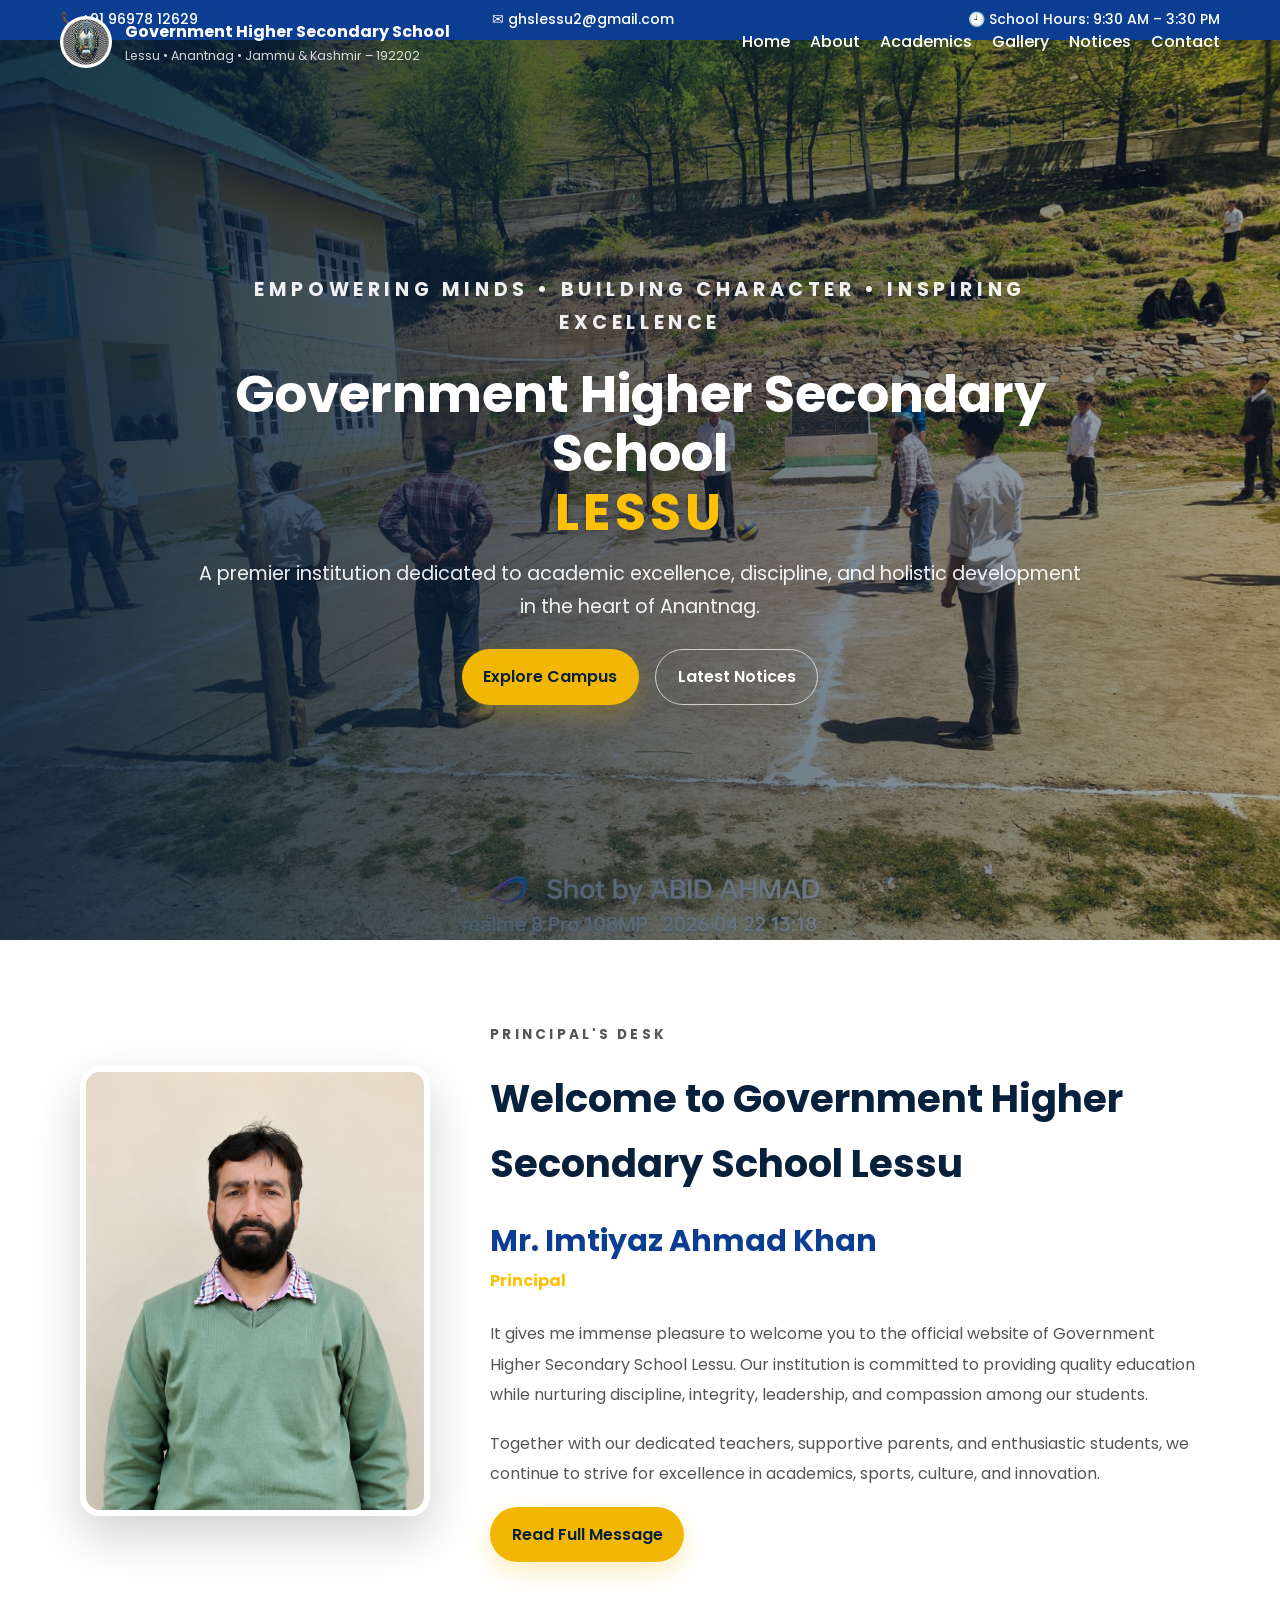
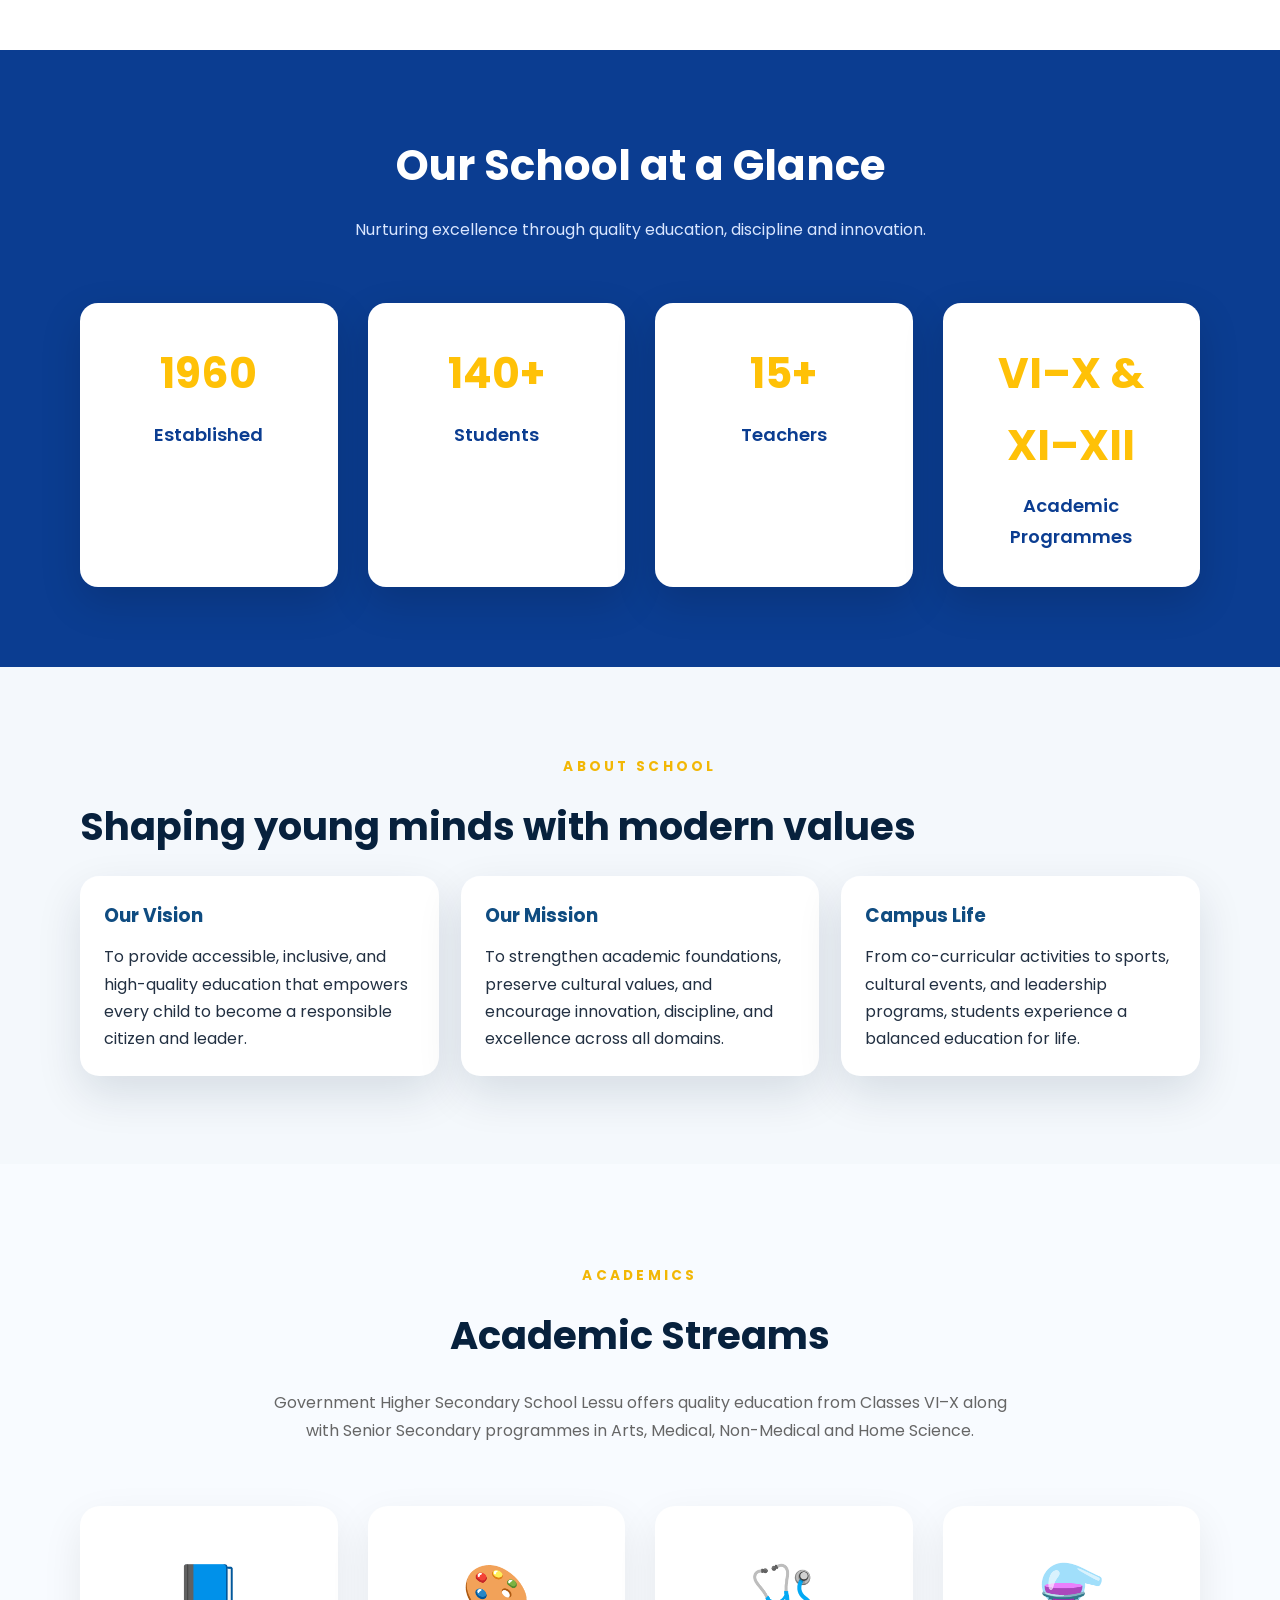
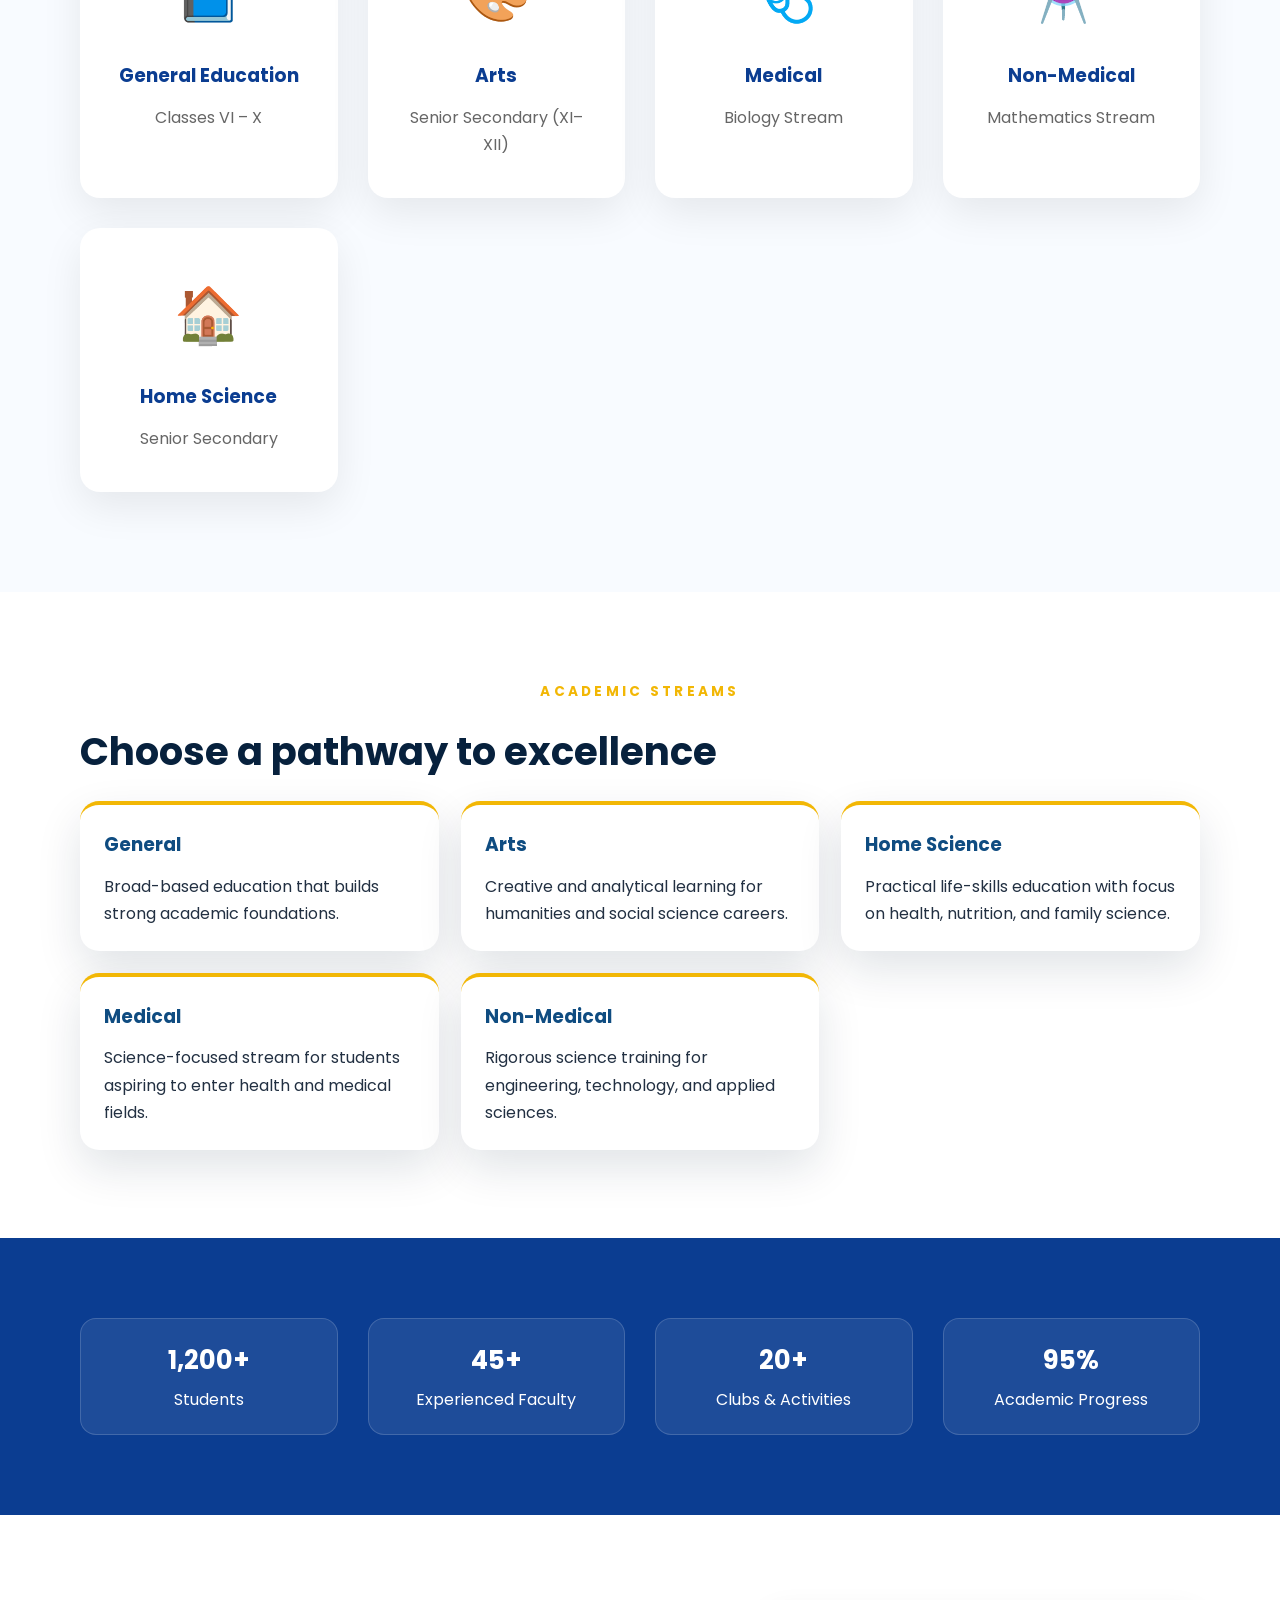
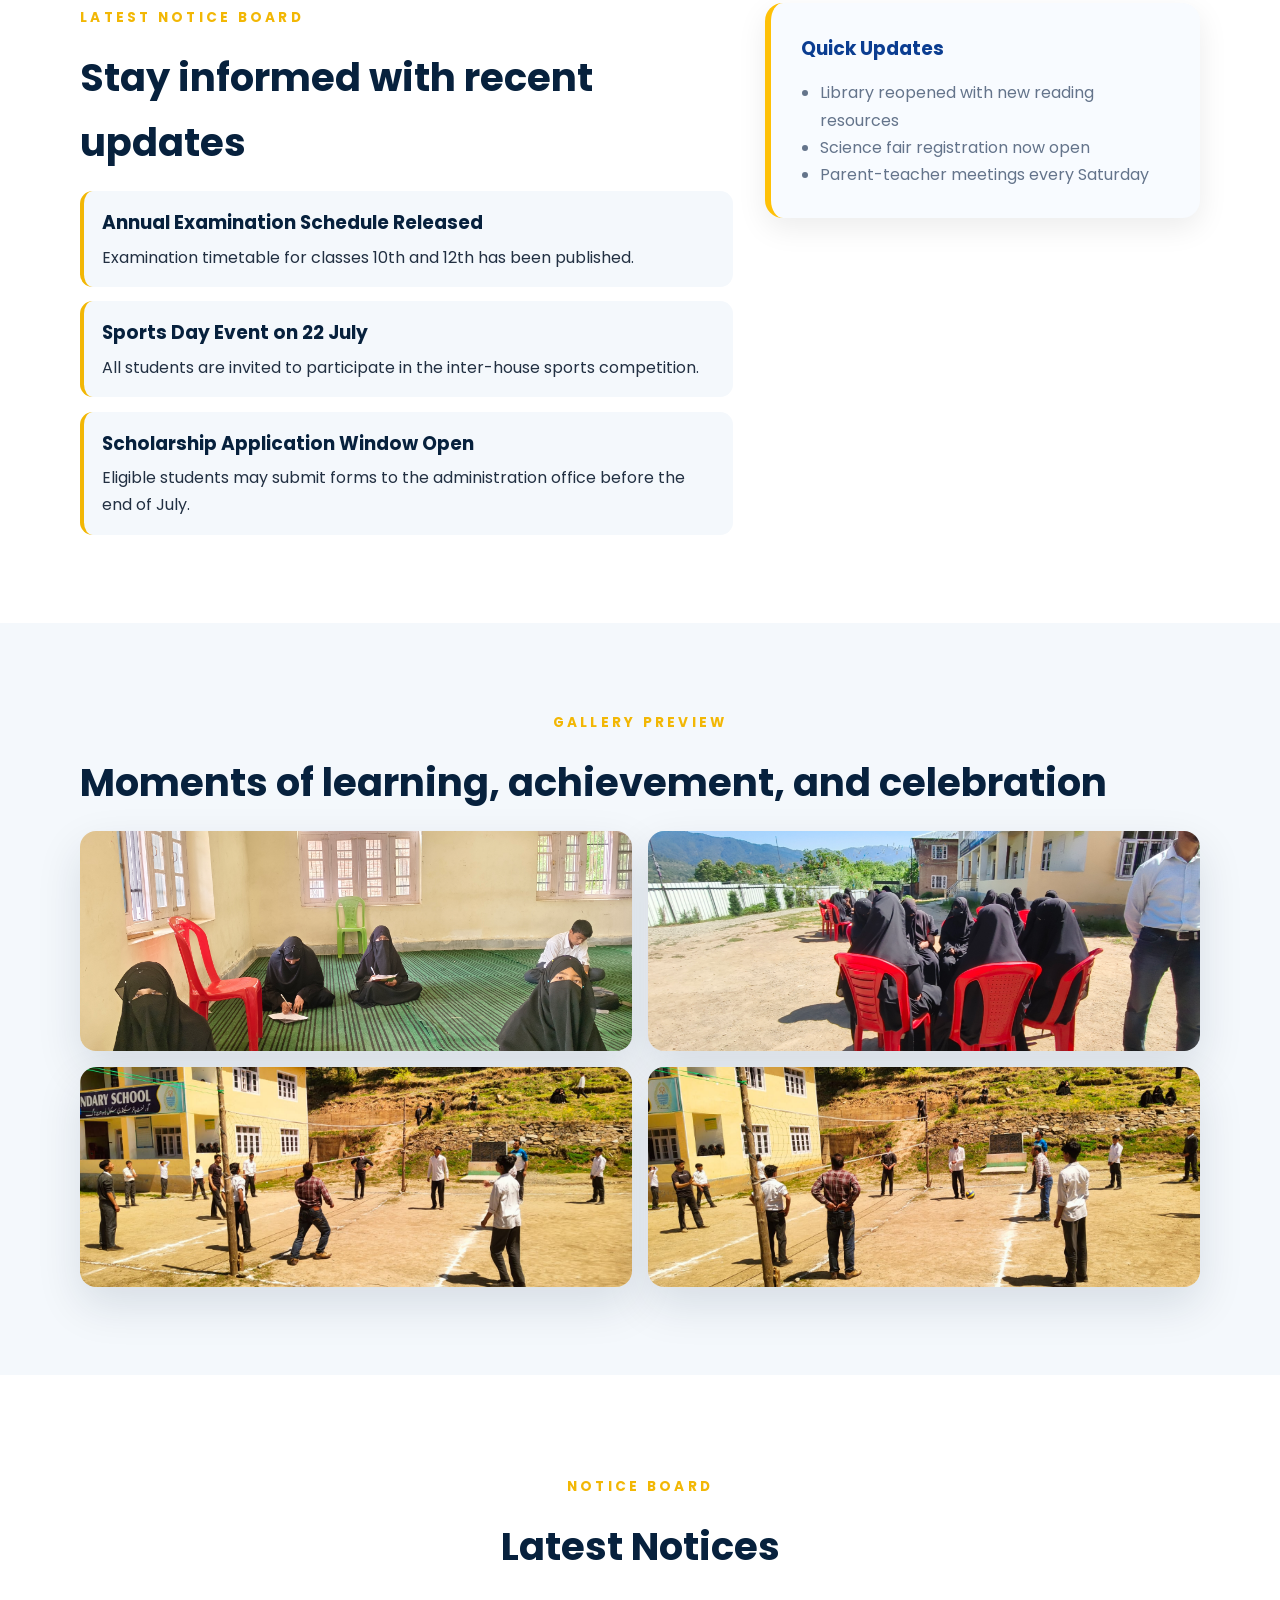
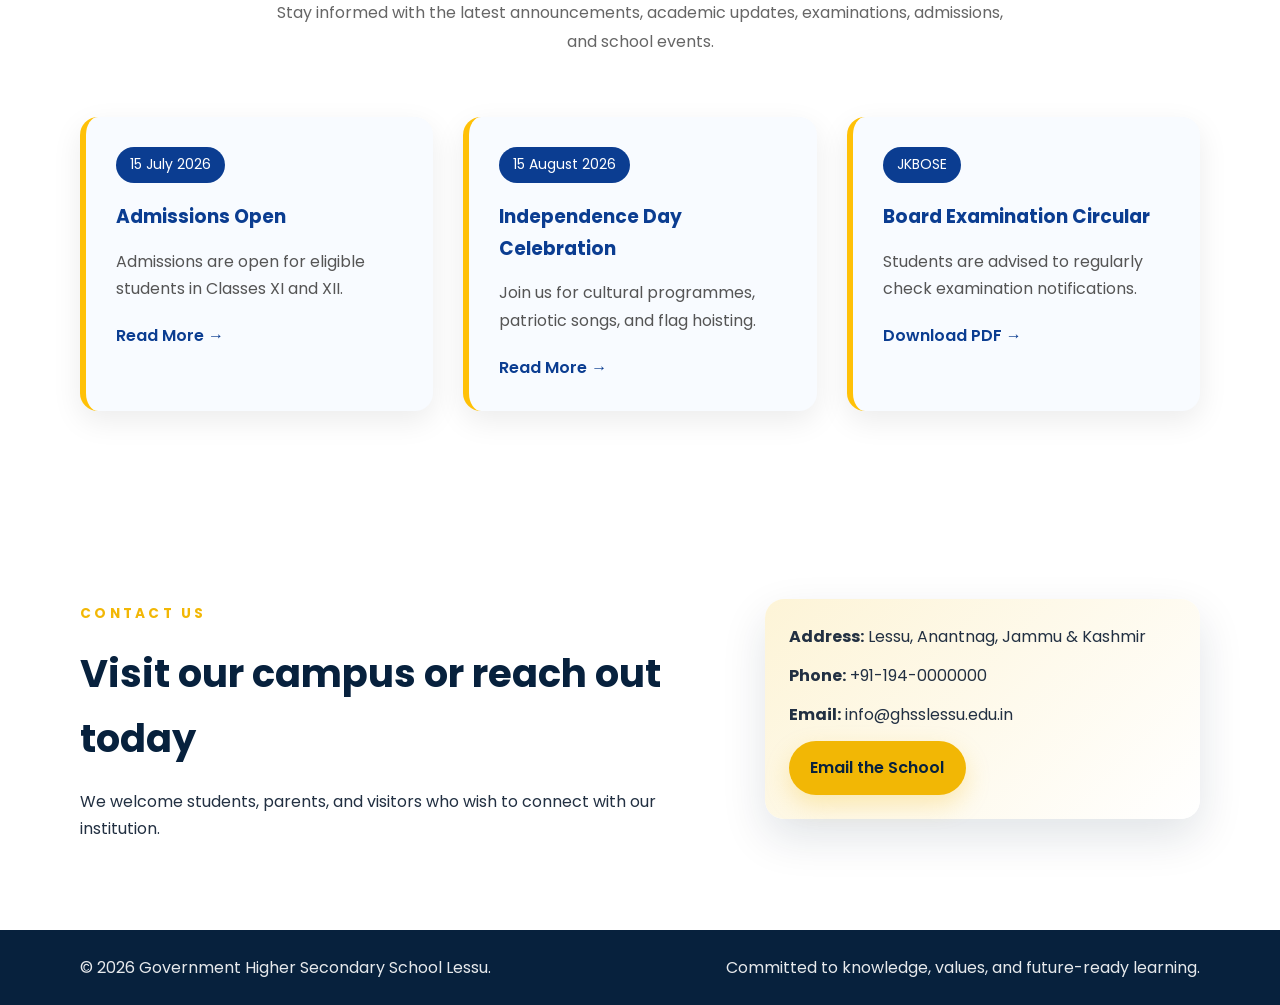
==== index.html @ 92f119c4 "Added Academic Streams and Notice Board" ====
<!DOCTYPE html>
<html lang="en">
  <head>
    <meta charset="UTF-8" />
    <meta name="viewport" content="width=device-width, initial-scale=1.0" />
    <title>GHSS Lessu | Government Higher Secondary School</title>
    <meta
      name="description"
      content="Government Higher Secondary School Lessu, Anantnag, Jammu & Kashmir – a center of academic excellence, leadership, and holistic growth."
    />
    <link rel="preconnect" href="https://fonts.googleapis.com" />
    <link rel="preconnect" href="https://fonts.gstatic.com" crossorigin />
    <link
      href="https://fonts.googleapis.com/css2?family=Poppins:wght@300;400;500;600;700;800&display=swap"
      rel="stylesheet"
    />
    <link rel="stylesheet" href="style.css" />
  </head>
  <body>
    <div class="top-bar">
    <div class="top-container">
        <span>📞 +91 96978 12629</span>
        <span>✉ ghslessu2@gmail.com</span>
        <span>🕘 School Hours: 9:30 AM – 3:30 PM</span>
    </div>
</div>
    <header>
      <nav class="navbar">
        <a class="logo" href="#home">
          <img src="images/logo.png" alt="GHSS Lessu logo" />
          <span>
            <strong>Government Higher Secondary School</strong>
<small>Lessu • Anantnag • Jammu & Kashmir – 192202</small>
          </span>
        </a>
        <div class="nav-links">
          <a href="#home">Home</a>
          <a href="#about">About</a>
          <a href="#academics">Academics</a>
          <a href="#gallery">Gallery</a>
          <a href="#notices">Notices</a>
          <a href="#contact">Contact</a>
        </div>
      </nav>
    </header>

    <section id="home" class="hero">
      <div class="hero-slider" aria-label="School photo gallery">
        <div class="hero-slide active" style="background-image: url('images/photo1.jpg')"></div>
        <div class="hero-slide" style="background-image: url('images/photo2.jpg')"></div>
        <div class="hero-slide" style="background-image: url('images/photo3.jpg')"></div>
        <div class="hero-slide" style="background-image: url('images/photo4.jpg')"></div>
        <div class="hero-slide" style="background-image: url('images/photo5.jpg')"></div>
        <div class="hero-slide" style="background-image: url('images/photo6.jpg')"></div>
        <div class="hero-slide" style="background-image: url('images/photo7.jpg')"></div>
        <div class="hero-slide" style="background-image: url('images/photo8.jpg')"></div>
        <div class="hero-slide" style="background-image: url('images/photo9.jpg')"></div>
        <div class="hero-slide" style="background-image: url('images/photo10.jpg')"></div>
      </div>
      <div class="hero-content">
        <p class="eyebrow">Empowering Minds • Building Character • Inspiring Excellence</p>
      <h1>
    Government Higher Secondary School<br>
    <span class="gold-text">LESSU</span>
</h1>
        <p>
          A premier institution dedicated to academic excellence, discipline, and
          holistic development in the heart of Anantnag.
        </p>
        <div class="hero-actions">
          <a class="btn btn-primary" href="#about">Explore Campus</a>
          <a class="btn btn-outline" href="#contact">Latest Notices</a>
        </div>
      </div>
    </section>

    <main>
      <section id="welcome" class="section intro-section">
    <div class="container principal-section">

        <div class="principal-image">
            <img src="images/principal.jpg" alt="Principal GHSS Lessu">
        </div>

        <div class="principal-content">

            <p class="section-tag">Principal's Desk</p>

            <h2>Welcome to Government Higher Secondary School Lessu</h2>

            <h3>Mr. Imtiyaz Ahmad Khan</h3>

            <span class="designation">Principal</span>

            <p>
                It gives me immense pleasure to welcome you to the official website
                of Government Higher Secondary School Lessu. Our institution is
                committed to providing quality education while nurturing discipline,
                integrity, leadership, and compassion among our students.
            </p>

            <p>
                Together with our dedicated teachers, supportive parents, and
                enthusiastic students, we continue to strive for excellence in
                academics, sports, culture, and innovation.
            </p>

            <a href="#" class="btn btn-primary">Read Full Message</a>

        </div>

    </div>
</section>
<section class="stats-section">

    <div class="container">

        <h2>Our School at a Glance</h2>

        <p class="stats-subtitle">
            Nurturing excellence through quality education, discipline and innovation.
        </p>

        <div class="stats-grid">

            <div class="stat-card">
                <h3>1960</h3>
                <p>Established</p>
            </div>

            <div class="stat-card">
                <h3>140+</h3>
                <p>Students</p>
            </div>

            <div class="stat-card">
                <h3>15+</h3>
                <p>Teachers</p>
            </div>

            <div class="stat-card">
                <h3>VI–X & XI–XII</h3>
                <p>Academic Programmes</p>
            </div>

        </div>

    </div>

</section>

      <section id="about" class="section alt-section">
        <div class="container">
          <p class="section-tag centered">About School</p>
          <h2>Shaping young minds with modern values</h2>
          <div class="about-grid">
            <div class="about-card">
              <h3>Our Vision</h3>
              <p>
                To provide accessible, inclusive, and high-quality education that
                empowers every child to become a responsible citizen and leader.
              </p>
            </div>
            <div class="about-card">
              <h3>Our Mission</h3>
              <p>
                To strengthen academic foundations, preserve cultural values, and
                encourage innovation, discipline, and excellence across all domains.
              </p>
            </div>
            <div class="about-card">
              <h3>Campus Life</h3>
              <p>
                From co-curricular activities to sports, cultural events, and leadership
                programs, students experience a balanced education for life.
              </p>
            </div>
          </div>
        </div>
      </section>
<section id="academics" class="academics-section">

    <div class="container">

        <p class="section-tag centered">Academics</p>

        <h2>Academic Streams</h2>

        <p class="section-description">
            Government Higher Secondary School Lessu offers quality education from
            Classes VI–X along with Senior Secondary programmes in Arts, Medical,
            Non-Medical and Home Science.
        </p>

        <div class="academics-grid">

            <div class="academic-card">
                <div class="icon">📘</div>
                <h3>General Education</h3>
                <p>Classes VI – X</p>
            </div>

            <div class="academic-card">
                <div class="icon">🎨</div>
                <h3>Arts</h3>
                <p>Senior Secondary (XI–XII)</p>
            </div>

            <div class="academic-card">
                <div class="icon">🩺</div>
                <h3>Medical</h3>
                <p>Biology Stream</p>
            </div>

            <div class="academic-card">
                <div class="icon">⚗️</div>
                <h3>Non-Medical</h3>
                <p>Mathematics Stream</p>
            </div>

            <div class="academic-card">
                <div class="icon">🏠</div>
                <h3>Home Science</h3>
                <p>Senior Secondary</p>
            </div>

        </div>

    </div>

</section>
      <section id="academics" class="section">
        <div class="container">
          <p class="section-tag centered">Academic Streams</p>
          <h2>Choose a pathway to excellence</h2>
          <div class="cards-grid">
            <article class="card">
              <h3>General</h3>
              <p>Broad-based education that builds strong academic foundations.</p>
            </article>
            <article class="card">
              <h3>Arts</h3>
              <p>Creative and analytical learning for humanities and social science careers.</p>
            </article>
            <article class="card">
              <h3>Home Science</h3>
              <p>Practical life-skills education with focus on health, nutrition, and family science.</p>
            </article>
            <article class="card">
              <h3>Medical</h3>
              <p>Science-focused stream for students aspiring to enter health and medical fields.</p>
            </article>
            <article class="card">
              <h3>Non-Medical</h3>
              <p>Rigorous science training for engineering, technology, and applied sciences.</p>
            </article>
          </div>
        </div>
      </section>

      <section class="section stats-section">
        <div class="container">
          <div class="stats-grid">
            <div class="stat-box">
              <strong>1,200+</strong>
              <span>Students</span>
            </div>
            <div class="stat-box">
              <strong>45+</strong>
              <span>Experienced Faculty</span>
            </div>
            <div class="stat-box">
              <strong>20+</strong>
              <span>Clubs & Activities</span>
            </div>
            <div class="stat-box">
              <strong>95%</strong>
              <span>Academic Progress</span>
            </div>
          </div>
        </div>
      </section>

      <section id="notices" class="section">
        <div class="container split-grid">
          <div>
            <p class="section-tag">Latest Notice Board</p>
            <h2>Stay informed with recent updates</h2>
            <div class="notice-list">
              <div class="notice-item">
                <h3>Annual Examination Schedule Released</h3>
                <p>Examination timetable for classes 10th and 12th has been published.</p>
              </div>
              <div class="notice-item">
                <h3>Sports Day Event on 22 July</h3>
                <p>All students are invited to participate in the inter-house sports competition.</p>
              </div>
              <div class="notice-item">
                <h3>Scholarship Application Window Open</h3>
                <p>Eligible students may submit forms to the administration office before the end of July.</p>
              </div>
            </div>
          </div>
          <div class="notice-card">
            <h3>Quick Updates</h3>
            <ul>
              <li>Library reopened with new reading resources</li>
              <li>Science fair registration now open</li>
              <li>Parent-teacher meetings every Saturday</li>
            </ul>
          </div>
        </div>
      </section>

      <section id="gallery" class="section alt-section">
        <div class="container">
          <p class="section-tag centered">Gallery Preview</p>
          <h2>Moments of learning, achievement, and celebration</h2>
          <div class="gallery-grid">
            <img src="images/photo2.jpg" alt="School campus view" />
            <img src="images/photo4.jpg" alt="Students in classroom" />
            <img src="images/photo7.jpg" alt="School events" />
            <img src="images/school4.jpg" alt="Campus activity" />
          </div>
        </div>
      </section>
<!-- ===========================
     LATEST NOTICES
=========================== -->

<section id="notices" class="notice-section">

    <div class="container">

        <p class="section-tag centered">Notice Board</p>

        <h2>Latest Notices</h2>

        <p class="section-description">
            Stay informed with the latest announcements, academic updates, examinations, admissions, and school events.
        </p>

        <div class="notice-grid">

            <div class="notice-card">
                <span class="notice-date">15 July 2026</span>
                <h3>Admissions Open</h3>
                <p>Admissions are open for eligible students in Classes XI and XII.</p>
                <a href="#">Read More →</a>
            </div>

            <div class="notice-card">
                <span class="notice-date">15 August 2026</span>
                <h3>Independence Day Celebration</h3>
                <p>Join us for cultural programmes, patriotic songs, and flag hoisting.</p>
                <a href="#">Read More →</a>
            </div>

            <div class="notice-card">
                <span class="notice-date">JKBOSE</span>
                <h3>Board Examination Circular</h3>
                <p>Students are advised to regularly check examination notifications.</p>
                <a href="#">Download PDF →</a>
            </div>

        </div>

    </div>

</section>
      <section id="contact" class="section">
        <div class="container contact-grid">
          <div>
            <p class="section-tag">Contact Us</p>
            <h2>Visit our campus or reach out today</h2>
            <p>
              We welcome students, parents, and visitors who wish to connect with our institution.
            </p>
          </div>
          <div class="contact-card">
            <p><strong>Address:</strong> Lessu, Anantnag, Jammu & Kashmir</p>
            <p><strong>Phone:</strong> +91-194-0000000</p>
            <p><strong>Email:</strong> info@ghsslessu.edu.in</p>
            <a class="btn btn-primary" href="mailto:info@ghsslessu.edu.in">Email the School</a>
          </div>
        </div>
      </section>
    </main>

    <footer>
      <div class="container footer-content">
        <p>© <span id="year"></span> Government Higher Secondary School Lessu.</p>
        <p>Committed to knowledge, values, and future-ready learning.</p>
      </div>
    </footer>

    <script src="script.js"></script>
  </body>
</html>
---- style.css ----
:root {
  --primary: #0f4c81;
  --primary-dark: #07213d;
  --accent: #f2b705;
  --accent-soft: #ffe8a3;
  --surface: #ffffff;
  --surface-alt: #f4f8fc;
  --text: #223042;
  --muted: #64748b;
  --shadow: 0 18px 45px rgba(7, 33, 61, 0.12);
}

* {
  box-sizing: border-box;
  margin: 0;
  padding: 0;
}

html {
  scroll-behavior: smooth;
}

body {
  font-family: "Poppins", sans-serif;
  color: var(--text);
  background: var(--surface);
  line-height: 1.7;
}

a {
  color: inherit;
  text-decoration: none;
}

img {
  display: block;
  max-width: 100%;
}

.container {
  width: min(1120px, calc(100% - 2rem));
  margin: 0 auto;
}

header {
  position: fixed;
  inset: 0 0 auto 0;
  z-index: 10;
  transition: background 0.3s ease, box-shadow 0.3s ease;
}

header.scrolled {
  background: rgba(7, 33, 61, 0.95);
  box-shadow: 0 8px 24px rgba(0, 0, 0, 0.16);
}

.navbar {
  display: flex;
  justify-content: space-between;
  align-items: center;
  padding: 1rem 1.25rem;
  max-width: 1200px;
  margin: 0 auto;
}

.logo {
  display: flex;
  align-items: center;
  gap: 0.8rem;
  color: white;
}

.logo img {
  width: 52px;
  height: 52px;
  border-radius: 50%;
  background: white;
  padding: 0.2rem;
}

.logo strong {
  display: block;
  font-size: 1rem;
}

.logo small {
  display: block;
  color: rgba(255, 255, 255, 0.82);
  font-size: 0.78rem;
}

.nav-links {
  display: flex;
  gap: 1.25rem;
  color: white;
  font-weight: 500;
}

.nav-links a {
  position: relative;
  transition: color 0.2s ease;
}

.nav-links a:hover,
.nav-links a:focus-visible {
  color: var(--accent);
}

.hero {
  position: relative;
  min-height: 100vh;
  display: grid;
  place-items: center;
  overflow: hidden;
}

.hero-slider {
  position: absolute;
  inset: 0;
}

.hero-slide {
  position: absolute;
  inset: 0;
  opacity: 0;
  background-size: cover;
  background-position: center;
  transform: scale(1.04);
  transition: opacity 1s ease, transform 1s ease;
}

.hero-slide.active {
  opacity: 1;
  transform: scale(1);
}

.hero::before {
  content: "";
  position: absolute;
  inset: 0;
  background: linear-gradient(90deg, rgba(7, 33, 61, 0.9), rgba(7, 33, 61, 0.35));
  z-index: 1;
}

.hero-content {
  position: relative;
  z-index: 2;
  color: white;
  text-align: center;
  width: min(900px, calc(100% - 2rem));
  padding: 3rem 0;
}

.eyebrow,
.section-tag {
  display: inline-block;
  font-size: 0.85rem;
  letter-spacing: 0.24em;
  text-transform: uppercase;
  font-weight: 700;
  color: var(--accent);
  margin-bottom: 1rem;
}

.section-tag.centered {
  display: block;
  text-align: center;
}

.hero-content h1 {
  font-size: clamp(2.2rem, 4vw, 4.4rem);
  line-height: 1.15;
  margin-bottom: 1rem;
}

.hero-content p {
  font-size: clamp(1rem, 2vw, 1.2rem);
  color: rgba(255, 255, 255, 0.92);
  margin-bottom: 1.6rem;
}

.hero-actions {
  display: flex;
  justify-content: center;
  gap: 1rem;
  flex-wrap: wrap;
}

.btn {
  display: inline-flex;
  align-items: center;
  justify-content: center;
  padding: 0.85rem 1.35rem;
  border-radius: 999px;
  font-weight: 600;
  transition: transform 0.2s ease, box-shadow 0.2s ease;
}

.btn:hover {
  transform: translateY(-2px);
}

.btn-primary {
  background: var(--accent);
  color: var(--primary-dark);
  box-shadow: 0 10px 24px rgba(242, 183, 5, 0.25);
}

.btn-outline {
  border: 1px solid rgba(255, 255, 255, 0.7);
  color: white;
}

.section {
  padding: 5.5rem 0;
}

.alt-section {
  background: var(--surface-alt);
}

.intro-section {
  padding-top: 5rem;
}

h2 {
  font-size: clamp(1.7rem, 3vw, 2.4rem);
  margin-bottom: 1rem;
  color: var(--primary-dark);
}

.split-grid,
.contact-grid {
  display: grid;
  grid-template-columns: 1.2fr 0.8fr;
  gap: 2rem;
  align-items: start;
}

.welcome-card,
.notice-card,
.contact-card,
.about-card,
.card {
  background: var(--surface);
  border-radius: 1.2rem;
  padding: 1.5rem;
  box-shadow: var(--shadow);
}

.welcome-card h3,
.notice-card h3,
.contact-card h3,
.about-card h3,
.card h3 {
  margin-bottom: 0.75rem;
  color: var(--primary);
}

.about-grid,
.cards-grid {
  display: grid;
  grid-template-columns: repeat(3, minmax(0, 1fr));
  gap: 1.35rem;
}

.card {
  border-top: 4px solid var(--accent);
}

.stats-section {
  background: linear-gradient(135deg, var(--primary), var(--primary-dark));
  color: white;
}

.stats-grid {
  display: grid;
  grid-template-columns: repeat(4, minmax(0, 1fr));
  gap: 1rem;
}

.stat-box {
  text-align: center;
  padding: 1.25rem;
  border: 1px solid rgba(255, 255, 255, 0.16);
  border-radius: 1rem;
  background: rgba(255, 255, 255, 0.08);
}

.stat-box strong {
  display: block;
  font-size: 1.6rem;
  margin-bottom: 0.25rem;
}

.notice-list {
  display: grid;
  gap: 0.9rem;
}
.principal-title{

color:#0B3D91;

font-weight:700;

margin-bottom:20px;

}

.welcome-card h4{

font-size:24px;

margin-top:10px;

color:#FFC107;

}
.notice-item {
  padding: 1rem 1.1rem;
  border-left: 4px solid var(--accent);
  background: var(--surface-alt);
  border-radius: 0.8rem;
}

.notice-item h3 {
  margin-bottom: 0.3rem;
  color: var(--primary-dark);
}

.notice-card ul {
  padding-left: 1.2rem;
  color: var(--muted);
}

.gallery-grid {
  display: grid;
  grid-template-columns: repeat(2, minmax(0, 1fr));
  gap: 1rem;
}

.gallery-grid img {
  width: 100%;
  height: 220px;
  object-fit: cover;
  border-radius: 1rem;
  box-shadow: var(--shadow);
}

.contact-card {
  background: linear-gradient(135deg, #fdf4d7, #fff);
}

.contact-card p {
  margin-bottom: 0.75rem;
}

footer {
  background: var(--primary-dark);
  color: rgba(255, 255, 255, 0.9);
  padding: 1.5rem 0;
}

.footer-content {
  display: flex;
  justify-content: space-between;
  gap: 1rem;
  flex-wrap: wrap;
}

@media (max-width: 860px) {
  .about-grid,
  .cards-grid,
  .stats-grid,
  .split-grid,
  .contact-grid {
    grid-template-columns: 1fr;
  }

  .nav-links {
    gap: 0.8rem;
    font-size: 0.95rem;
  }
}

@media (max-width: 640px) {
  .navbar {
    flex-direction: column;
    gap: 0.8rem;
  }

  .nav-links {
    flex-wrap: wrap;
    justify-content: center;
  }

  .hero-content {
    padding: 2.5rem 0;
  }

  .section {
    padding: 4rem 0;
  }

  .gallery-grid {
    grid-template-columns: 1fr;
  }
}
.gold-text{
    color:#FFC107;
    letter-spacing:4px;
    text-shadow:0 2px 12px rgba(0,0,0,.35);
}
/* ===== TOP BAR ===== */

.top-bar{
    background:#0B3D91;
    color:white;
    font-size:14px;
    padding:8px 0;
}

.top-container{
    max-width:1200px;
    margin:auto;
    display:flex;
    justify-content:space-between;
    align-items:center;
    padding:0 20px;
    flex-wrap:wrap;
    gap:10px;
}

.top-container span{
    font-weight:500;
}/* ===========================
   PRINCIPAL'S DESK
=========================== */

.principal-section{
    display:grid;
    grid-template-columns:350px 1fr;
    gap:60px;
    align-items:center;
}

.principal-image img{
    width:100%;
    height:450px;
    object-fit:cover;
    border-radius:20px;
    box-shadow:0 20px 50px rgba(0,0,0,.18);
    border:6px solid white;
    transition:0.4s;
}

.principal-image img:hover{
    transform:scale(1.03);
}

.principal-content h3{
    margin-top:20px;
    color:#0B3D91;
    font-size:30px;
}

.designation{
    display:inline-block;
    color:#FFC107;
    font-weight:700;
    margin-bottom:25px;
}

.principal-content p{
    line-height:1.9;
    color:#555;
    margin-bottom:18px;
}

@media(max-width:900px){

.principal-section{

grid-template-columns:1fr;

text-align:center;

}

.principal-image{

max-width:320px;

margin:auto;

}

}/* ===========================
   SCHOOL STATISTICS
=========================== */

.stats-section{

    background:#0B3D91;

    color:white;

    padding:80px 20px;

    text-align:center;

}

.stats-section h2{

    color:white;

    font-size:42px;

    margin-bottom:15px;

}

.stats-subtitle{

    color:#d9e6ff;

    margin-bottom:60px;

}

.stats-grid{

    display:grid;

    grid-template-columns:repeat(4,1fr);

    gap:30px;

}

.stat-card{

    background:white;

    color:#0B3D91;

    border-radius:18px;

    padding:35px;

    transition:.35s;

    box-shadow:0 15px 40px rgba(0,0,0,.15);

}

.stat-card:hover{

    transform:translateY(-10px);

}

.stat-card h3{

    font-size:42px;

    color:#FFC107;

    margin-bottom:10px;

}

.stat-card p{

    font-size:18px;

    font-weight:600;

}

@media(max-width:900px){

.stats-grid{

grid-template-columns:repeat(2,1fr);

}

}

@media(max-width:600px){

.stats-grid{

grid-template-columns:1fr;

}

}/* ===========================
   ACADEMIC STREAMS
=========================== */

.academics-section{
    padding:100px 20px;
    background:#f8fbff;
    text-align:center;
}

.section-description{
    max-width:750px;
    margin:20px auto 60px;
    color:#666;
    line-height:1.8;
}

.academics-grid{
    display:grid;
    grid-template-columns:repeat(auto-fit,minmax(240px,1fr));
    gap:30px;
}

.academic-card{
    background:white;
    padding:40px 30px;
    border-radius:20px;
    box-shadow:0 15px 40px rgba(0,0,0,.08);
    transition:.35s;
}

.academic-card:hover{
    transform:translateY(-12px);
}

.icon{
    font-size:55px;
    margin-bottom:20px;
}

.academic-card h3{
    color:#0B3D91;
    margin-bottom:12px;
}

.academic-card p{
    color:#666;
} /* ===========================
   NOTICE BOARD
=========================== */

.notice-section{
    padding:100px 20px;
    background:#ffffff;
    text-align:center;
}

.notice-grid{
    display:grid;
    grid-template-columns:repeat(auto-fit,minmax(300px,1fr));
    gap:30px;
    margin-top:50px;
}

.notice-card{
    background:#f8fbff;
    border-left:6px solid #FFC107;
    padding:30px;
    border-radius:18px;
    text-align:left;
    box-shadow:0 10px 30px rgba(0,0,0,.08);
    transition:.35s;
}

.notice-card:hover{
    transform:translateY(-8px);
}

.notice-date{
    display:inline-block;
    background:#0B3D91;
    color:white;
    padding:6px 14px;
    border-radius:30px;
    font-size:14px;
    margin-bottom:18px;
}

.notice-card h3{
    color:#0B3D91;
    margin-bottom:15px;
}

.notice-card p{
    color:#555;
    line-height:1.7;
    margin-bottom:20px;
}

.notice-card a{
    color:#0B3D91;
    font-weight:600;
    text-decoration:none;
}

.notice-card a:hover{
    color:#FFC107;
}
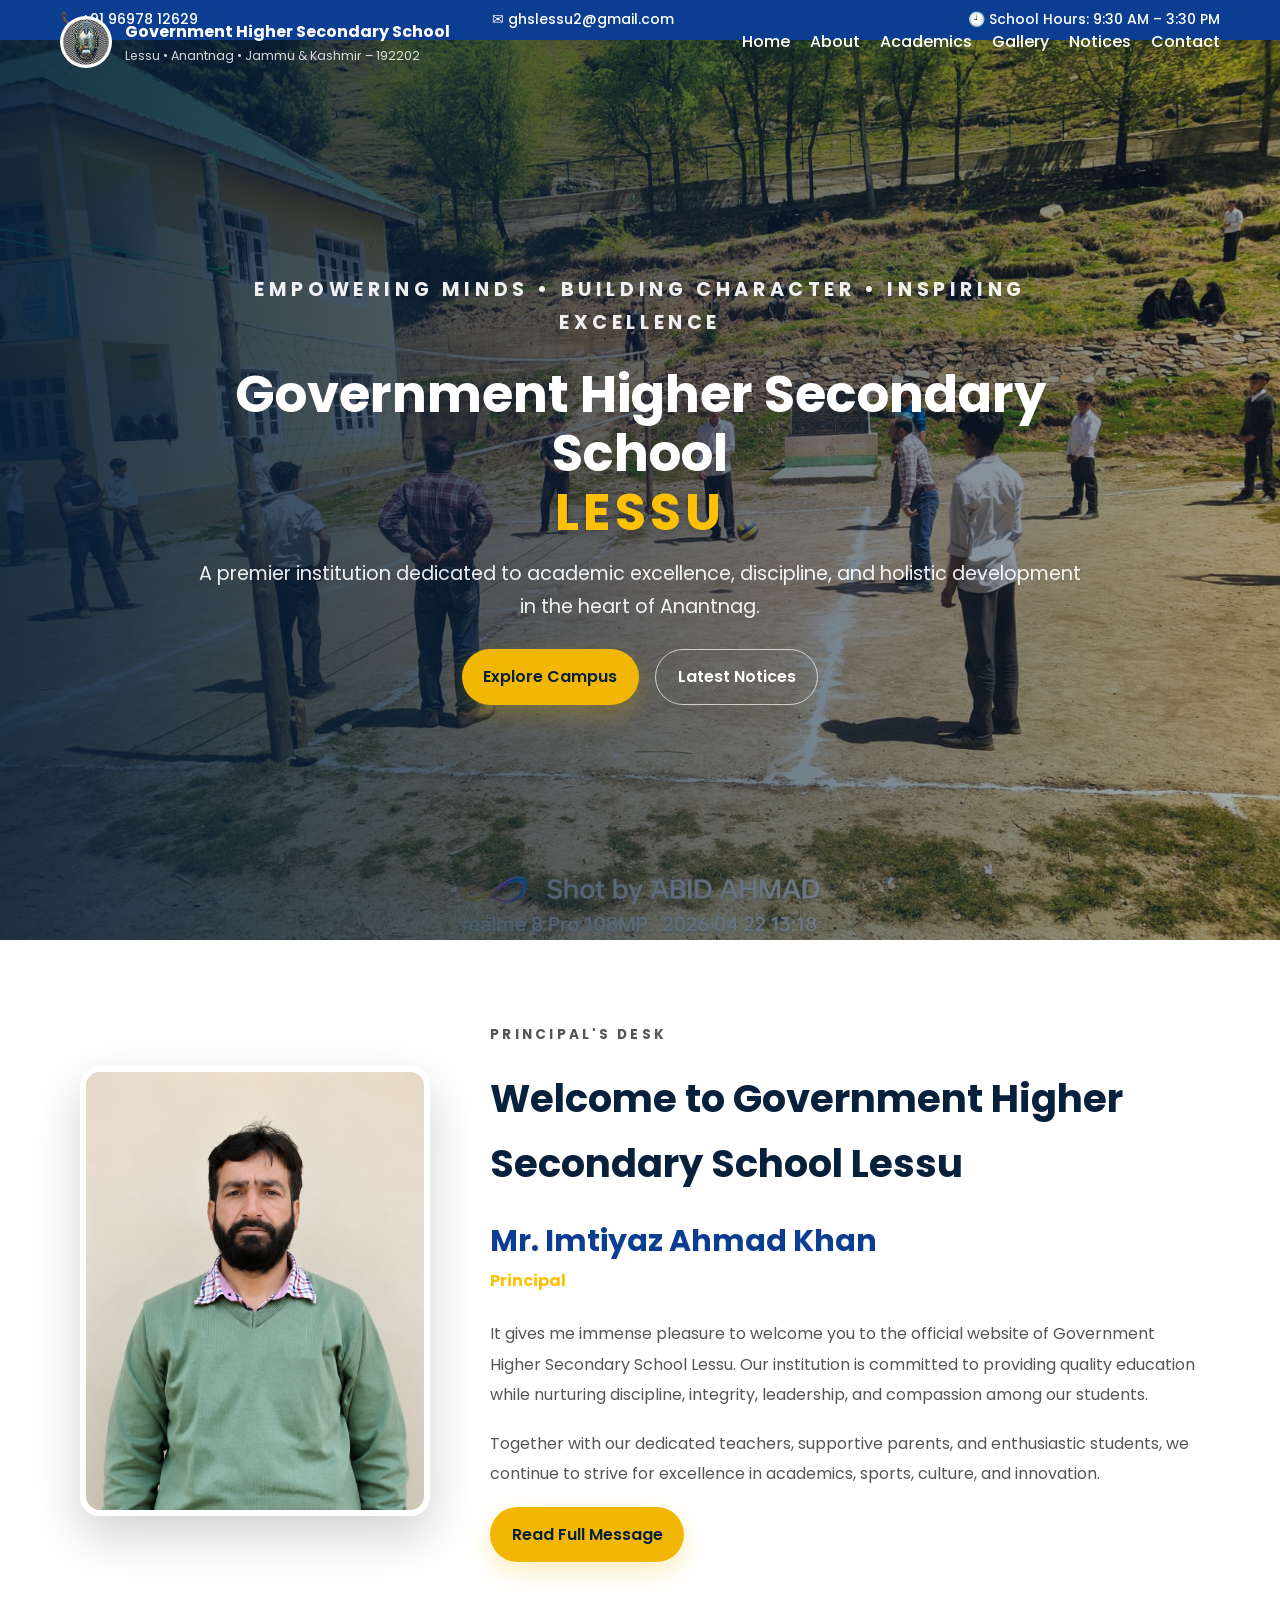
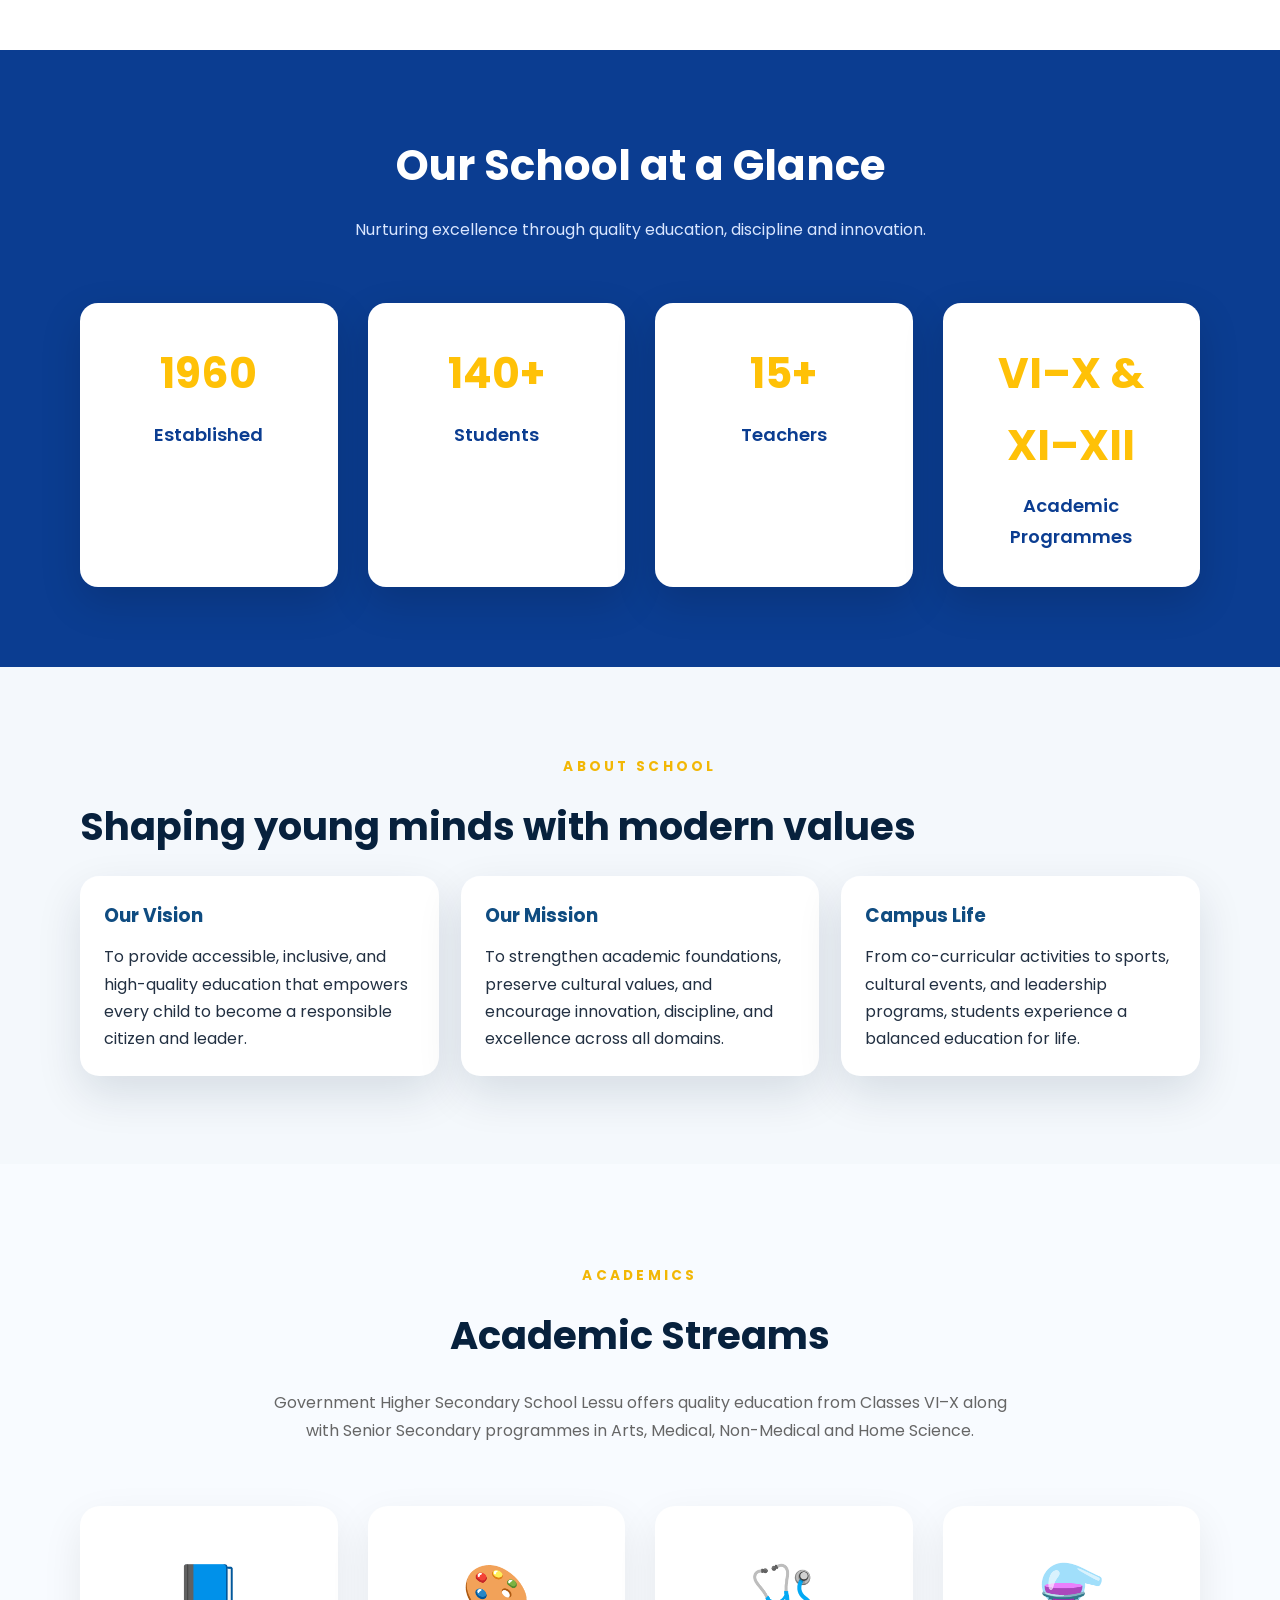
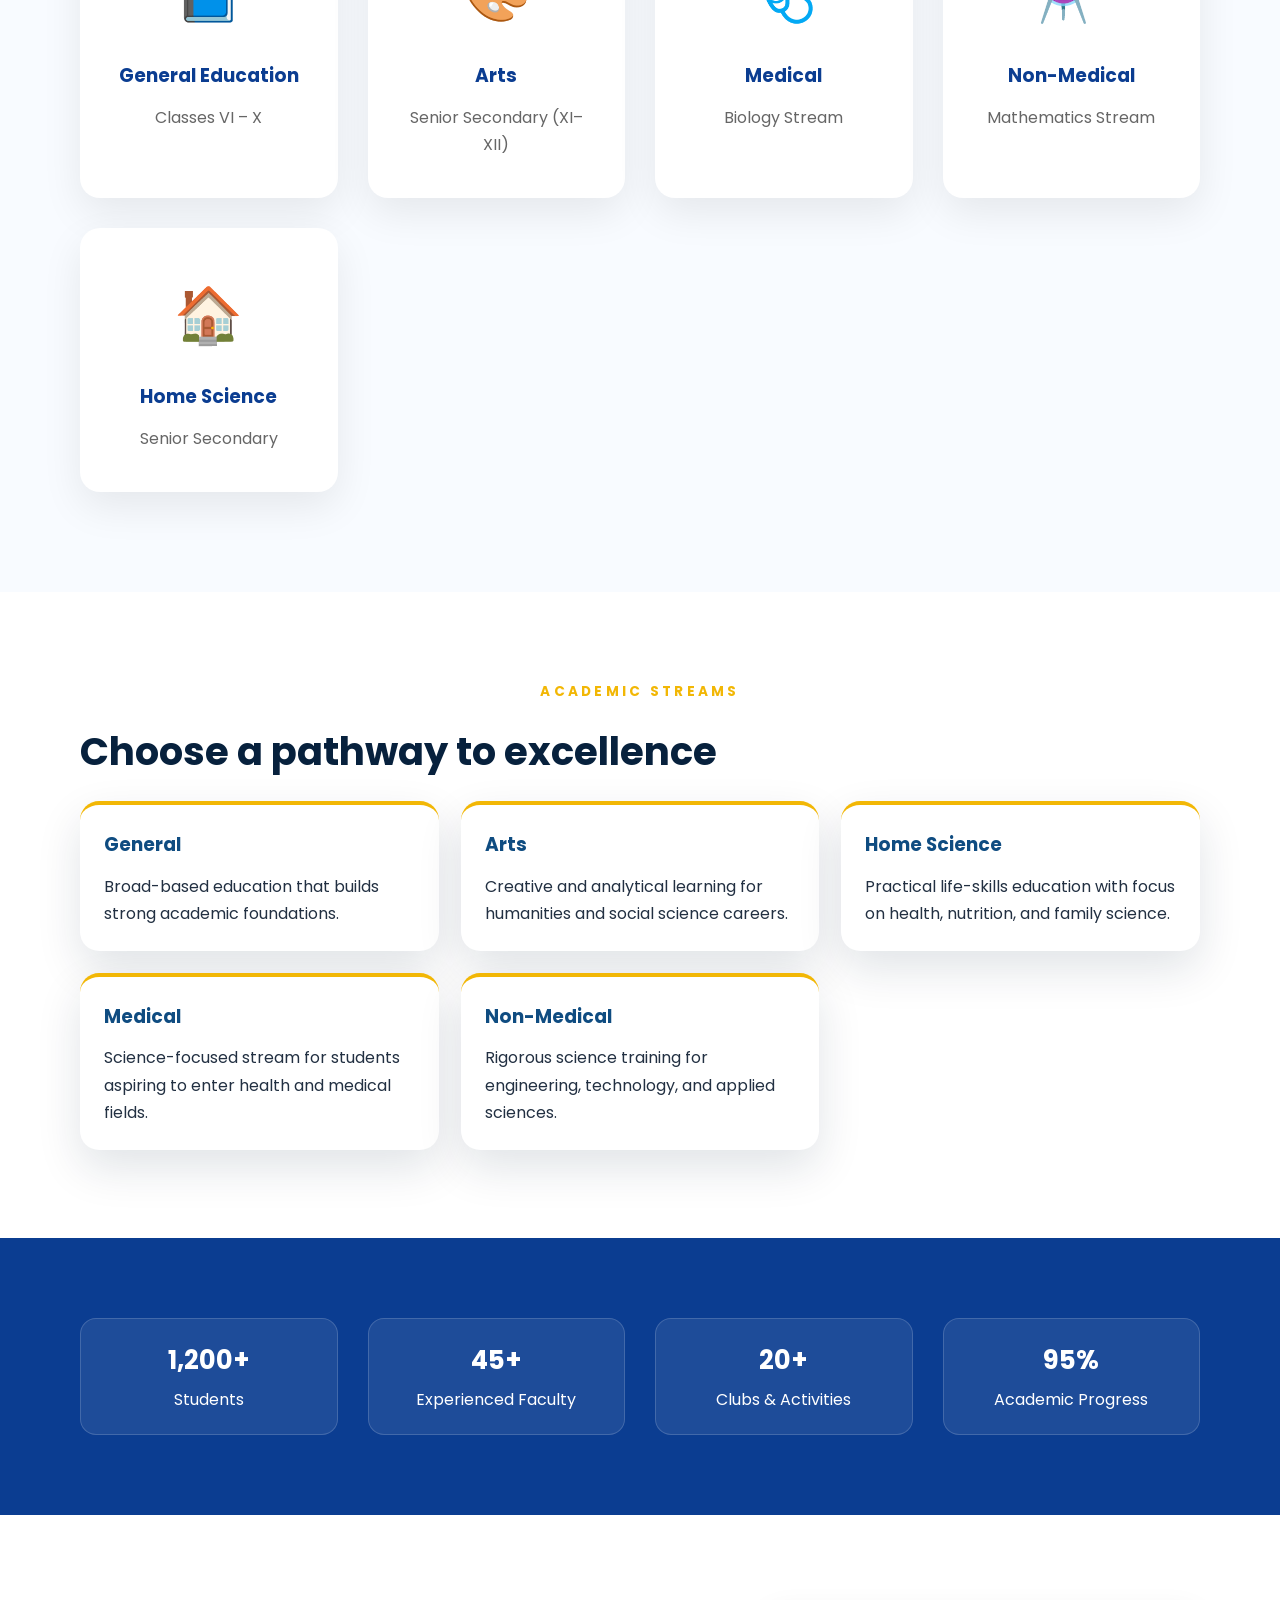
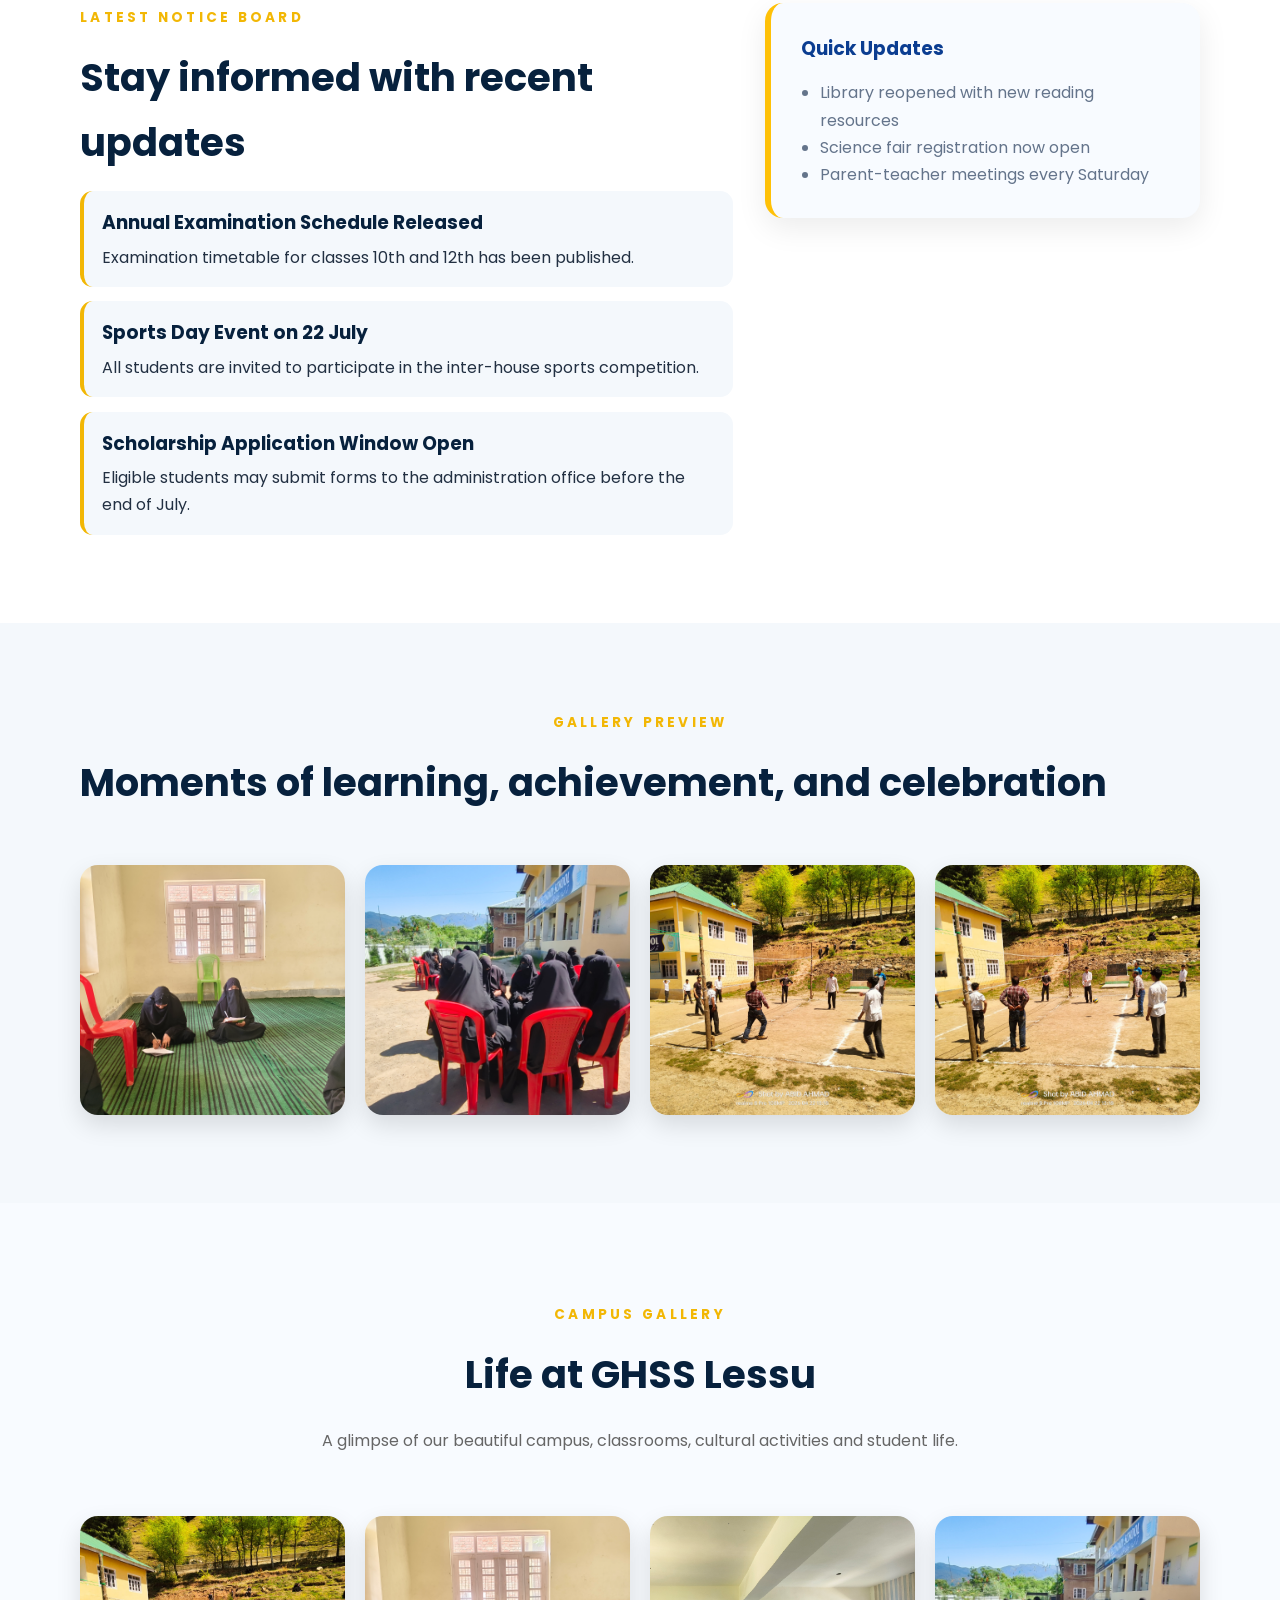
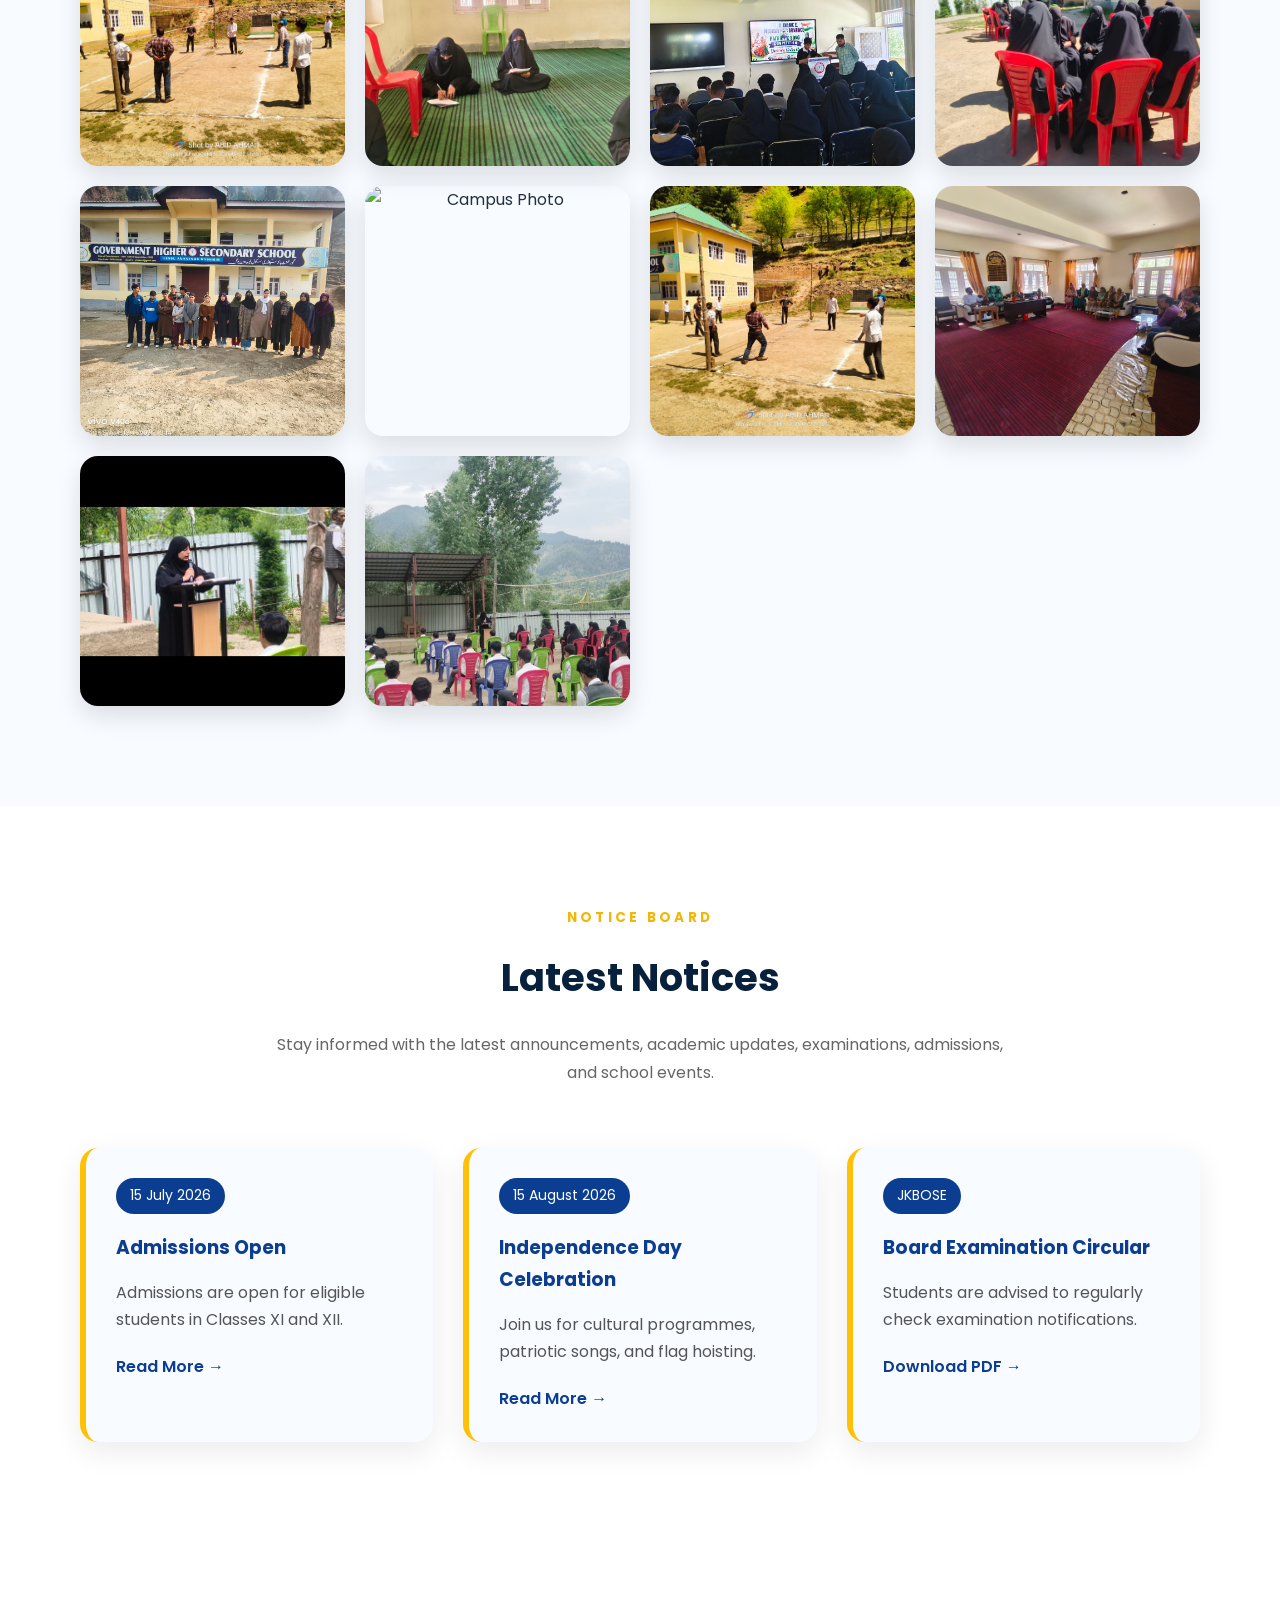
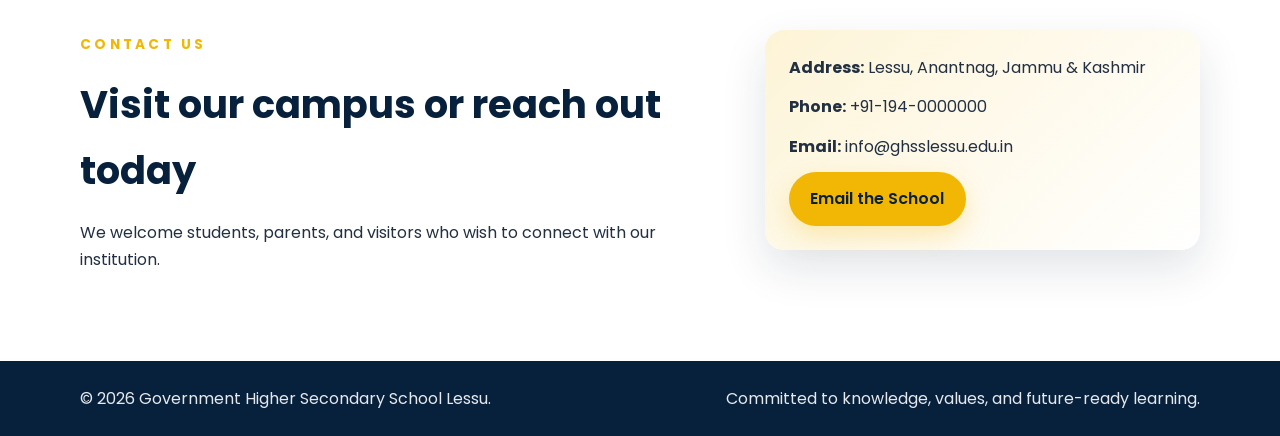
==== commit 739bd00f: "Added gallery and completed homepage sections" ====
--- a/index.html
+++ b/index.html
@@ -324,6 +324,40 @@
           </div>
         </div>
       </section>
+      <!-- ===========================
+     CAMPUS GALLERY
+=========================== -->
+
+<section id="gallery" class="gallery-section">
+
+    <div class="container">
+
+        <p class="section-tag centered">Campus Gallery</p>
+
+        <h2>Life at GHSS Lessu</h2>
+
+        <p class="section-description">
+            A glimpse of our beautiful campus, classrooms, cultural activities and student life.
+        </p>
+
+        <div class="gallery-grid">
+
+            <img src="images/photo1.jpg" alt="Campus Photo">
+            <img src="images/photo2.jpg" alt="Campus Photo">
+            <img src="images/photo3.jpg" alt="Campus Photo">
+            <img src="images/photo4.jpg" alt="Campus Photo">
+            <img src="images/photo5.jpg" alt="Campus Photo">
+            <img src="images/photo6.jpg" alt="Campus Photo">
+            <img src="images/photo7.jpg" alt="Campus Photo">
+            <img src="images/photo8.jpg" alt="Campus Photo">
+            <img src="images/photo9.jpg" alt="Campus Photo">
+            <img src="images/photo10.jpg" alt="Campus Photo">
+
+        </div>
+
+    </div>
+
+</section>
 <!-- ===========================
      LATEST NOTICES
 =========================== -->
--- a/style.css
+++ b/style.css
@@ -704,4 +704,33 @@
 
 .notice-card a:hover{
     color:#FFC107;
+}/* ===========================
+   GALLERY
+=========================== */
+
+.gallery-section{
+    padding:100px 20px;
+    background:#f8fbff;
+    text-align:center;
+}
+
+.gallery-grid{
+    display:grid;
+    grid-template-columns:repeat(auto-fit,minmax(260px,1fr));
+    gap:20px;
+    margin-top:50px;
+}
+
+.gallery-grid img{
+    width:100%;
+    height:250px;
+    object-fit:cover;
+    border-radius:18px;
+    box-shadow:0 10px 25px rgba(0,0,0,.12);
+    transition:.4s ease;
+    cursor:pointer;
+}
+
+.gallery-grid img:hover{
+    transform:scale(1.05);
 }
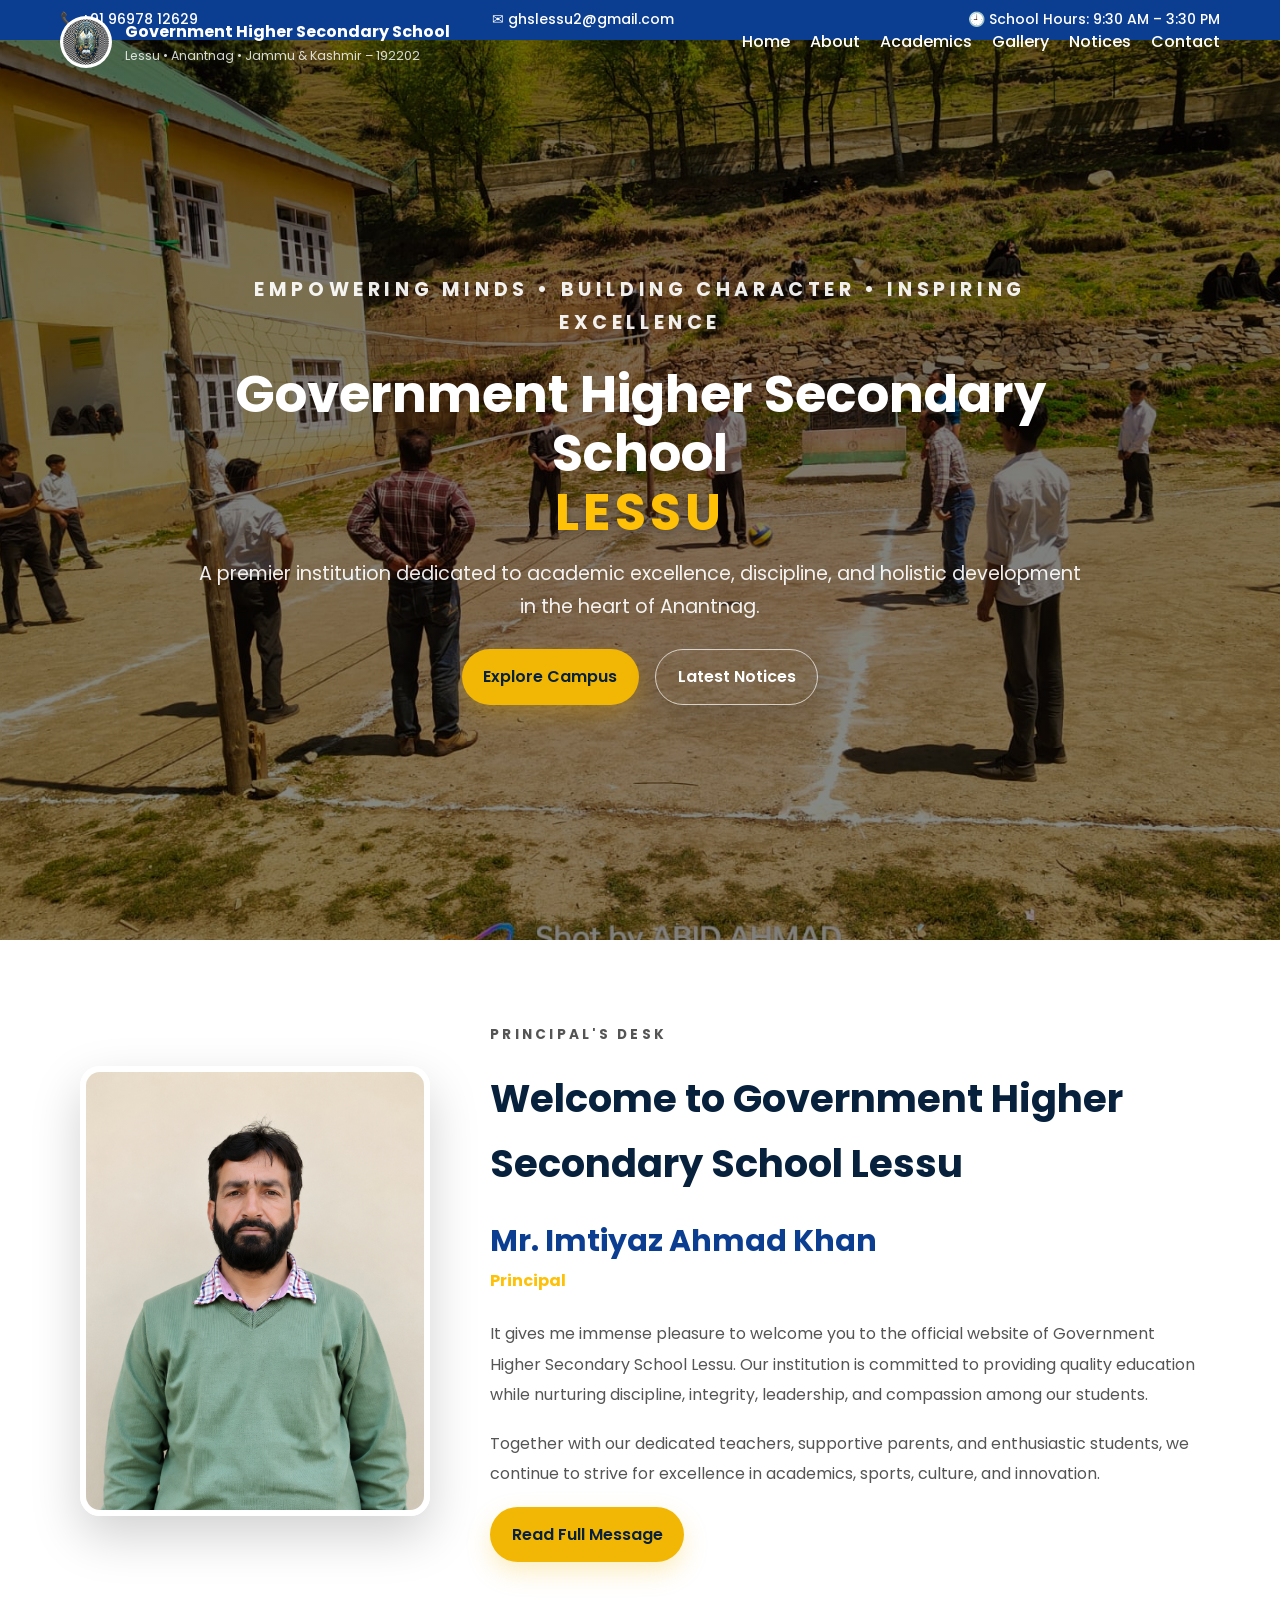
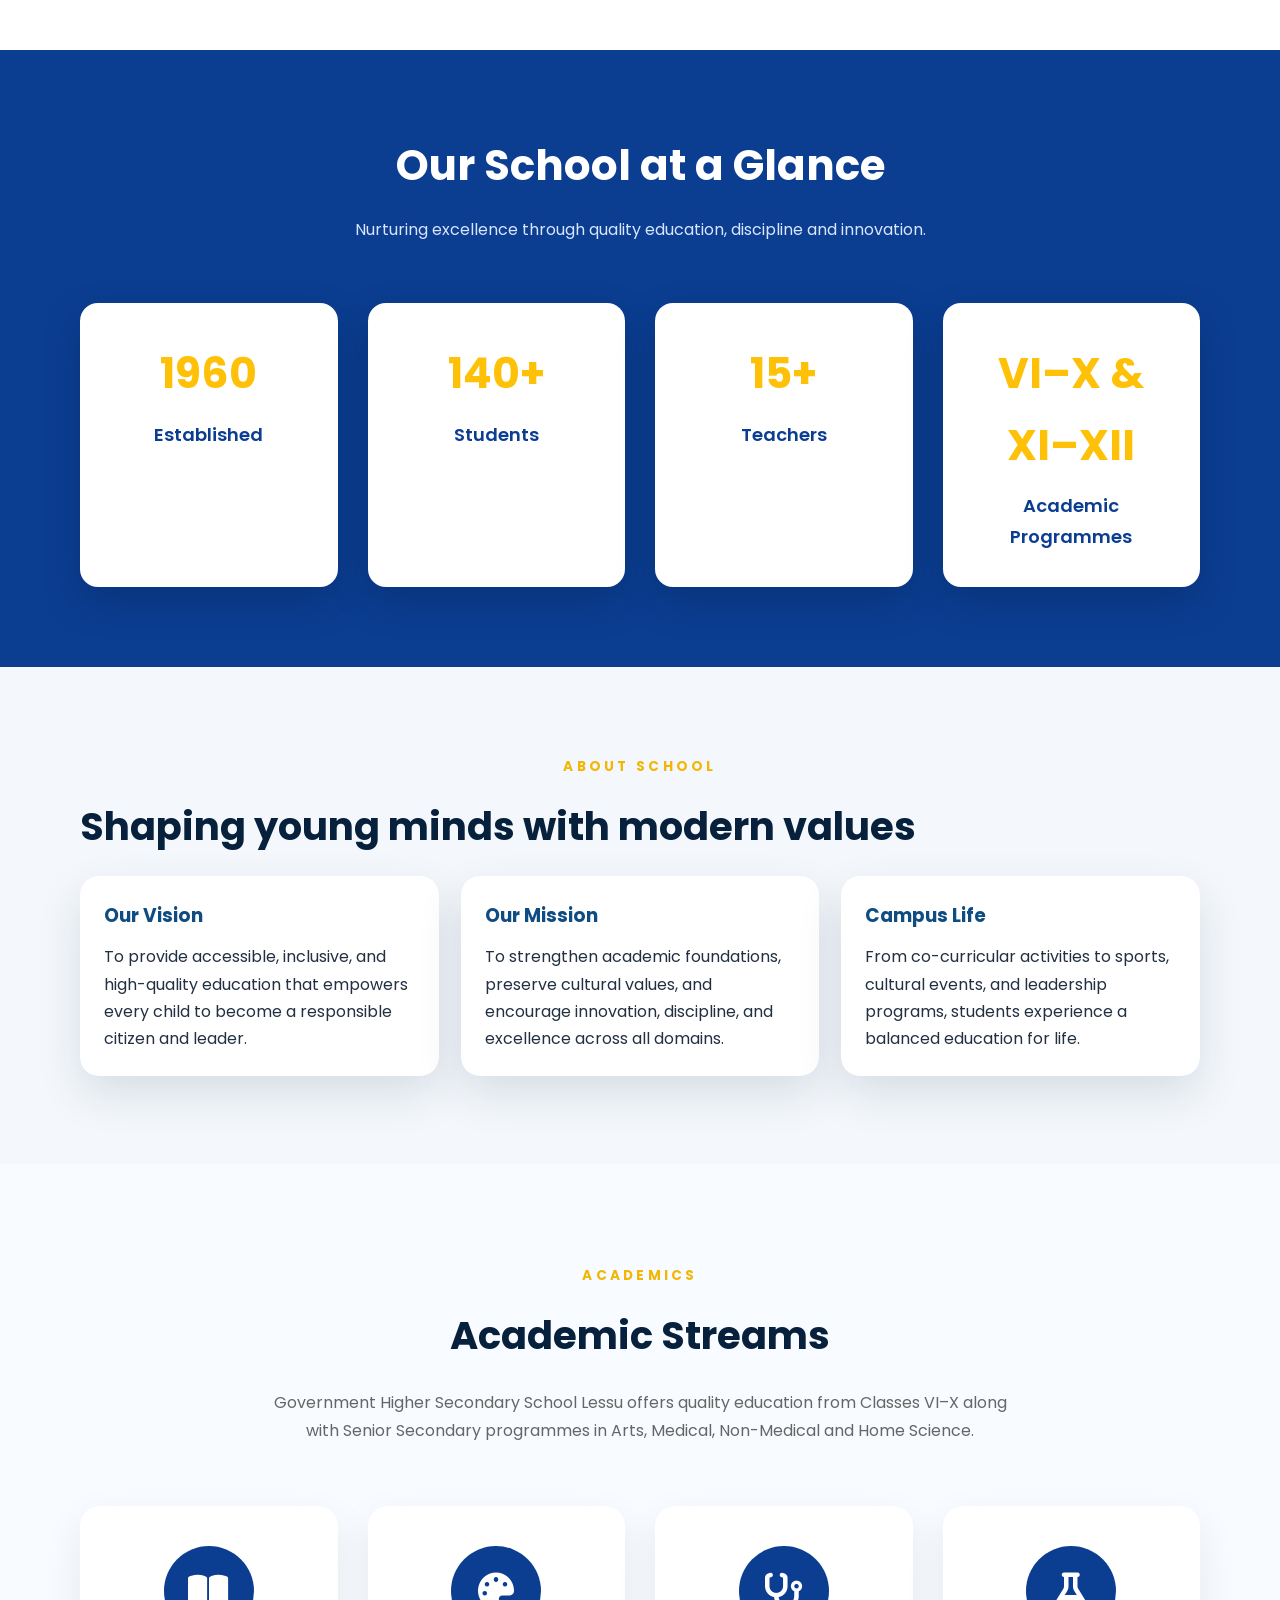
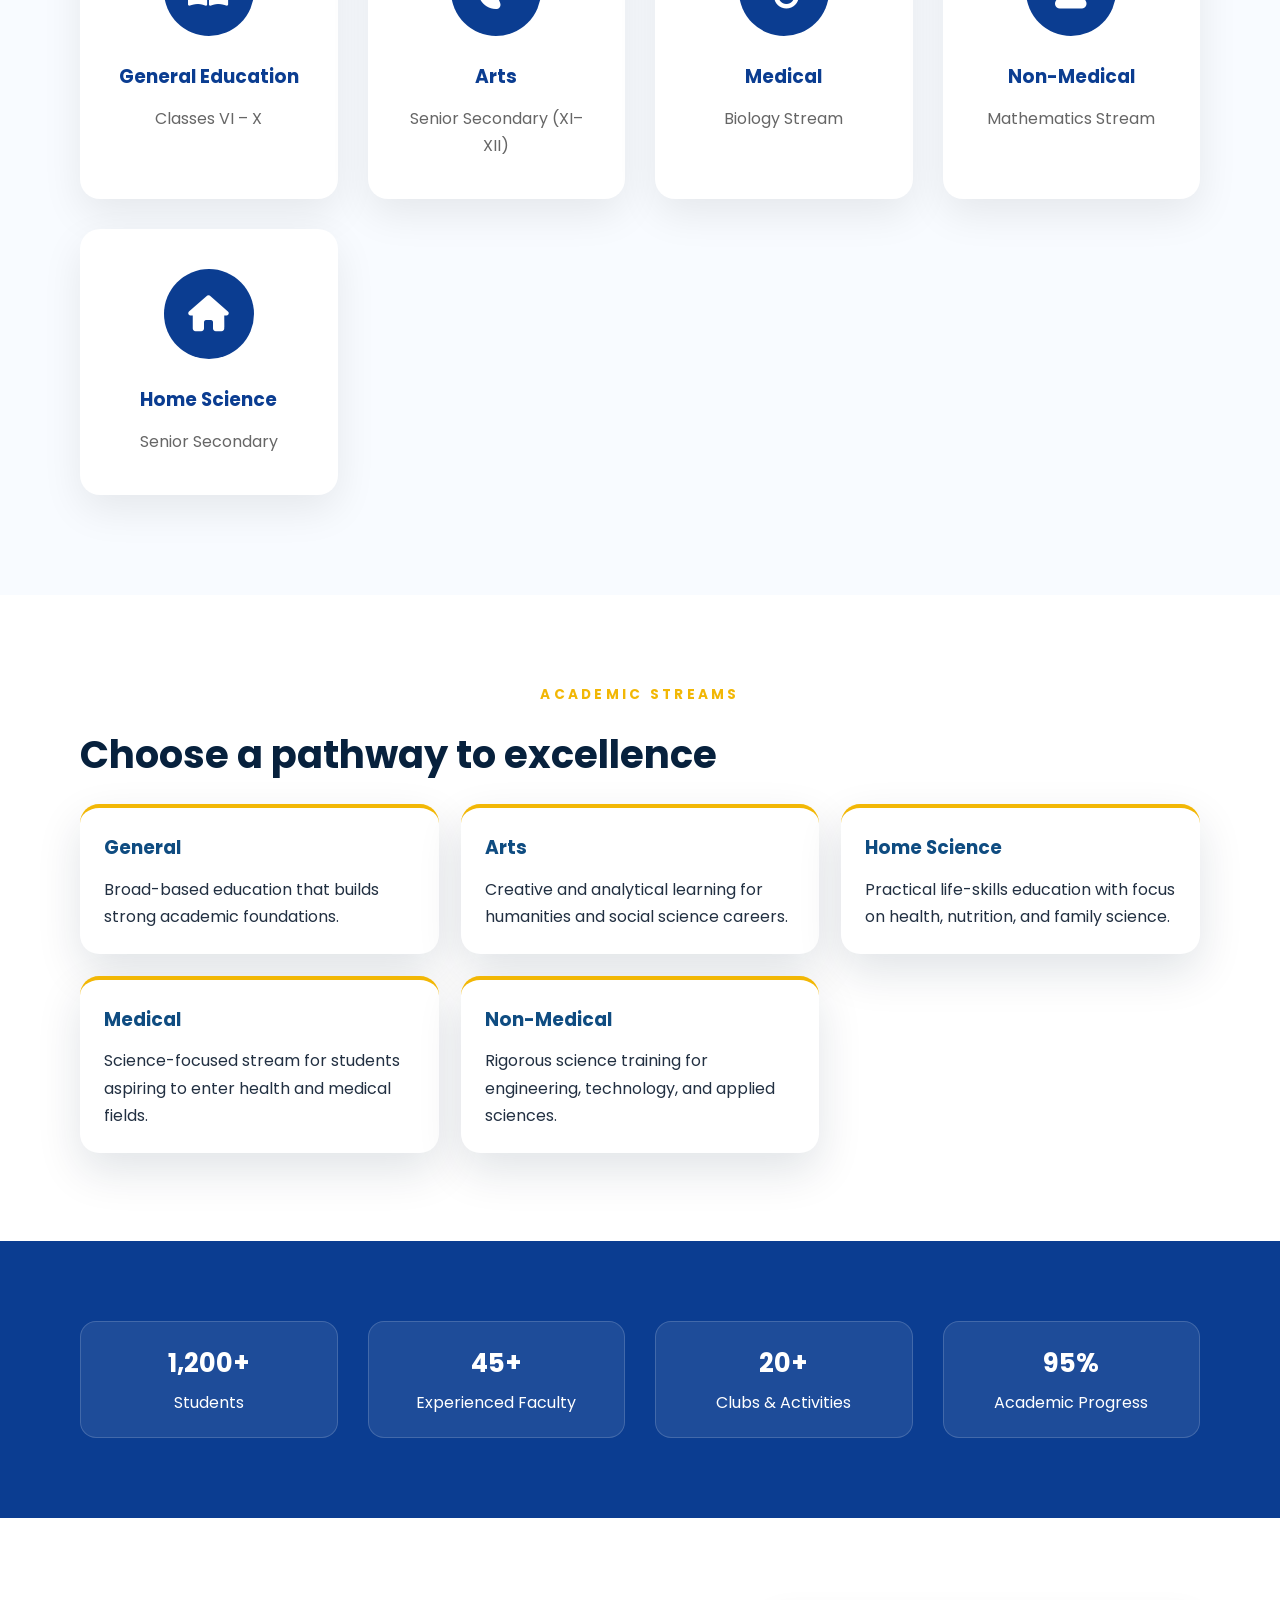
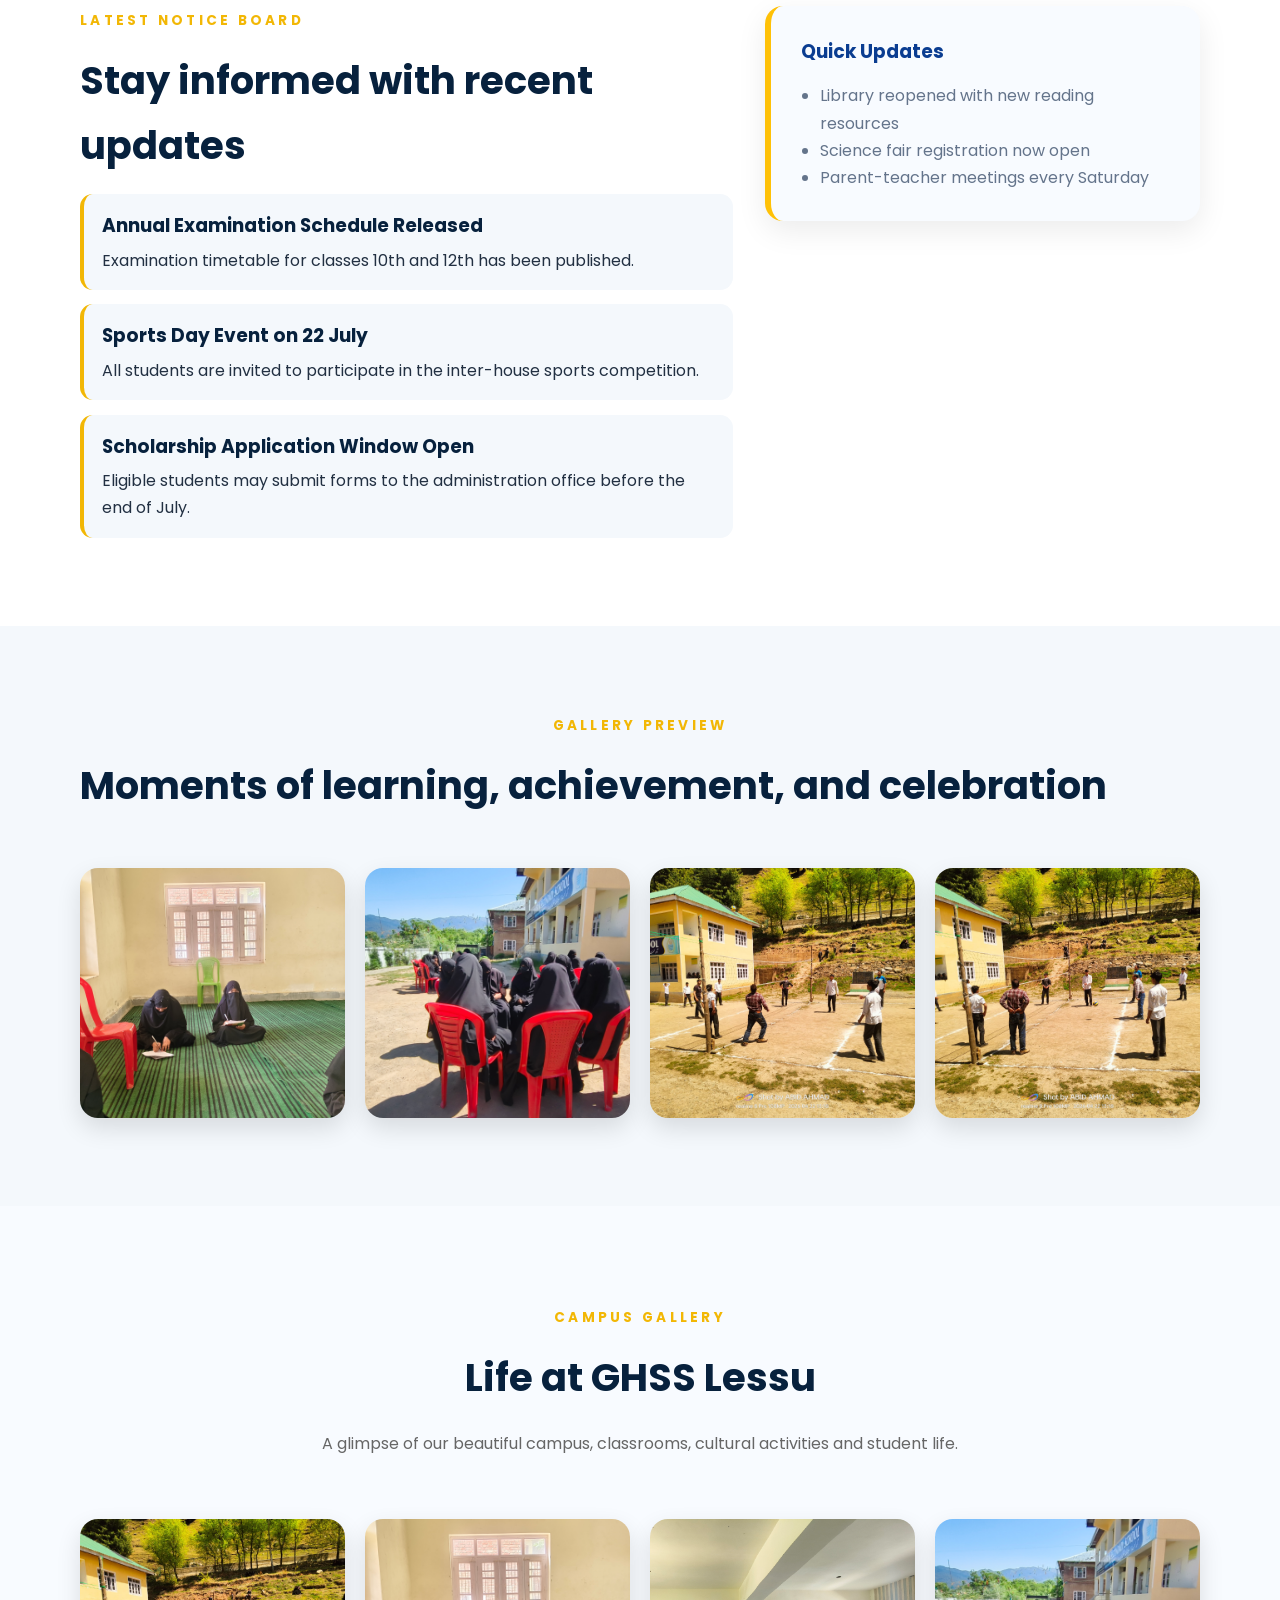
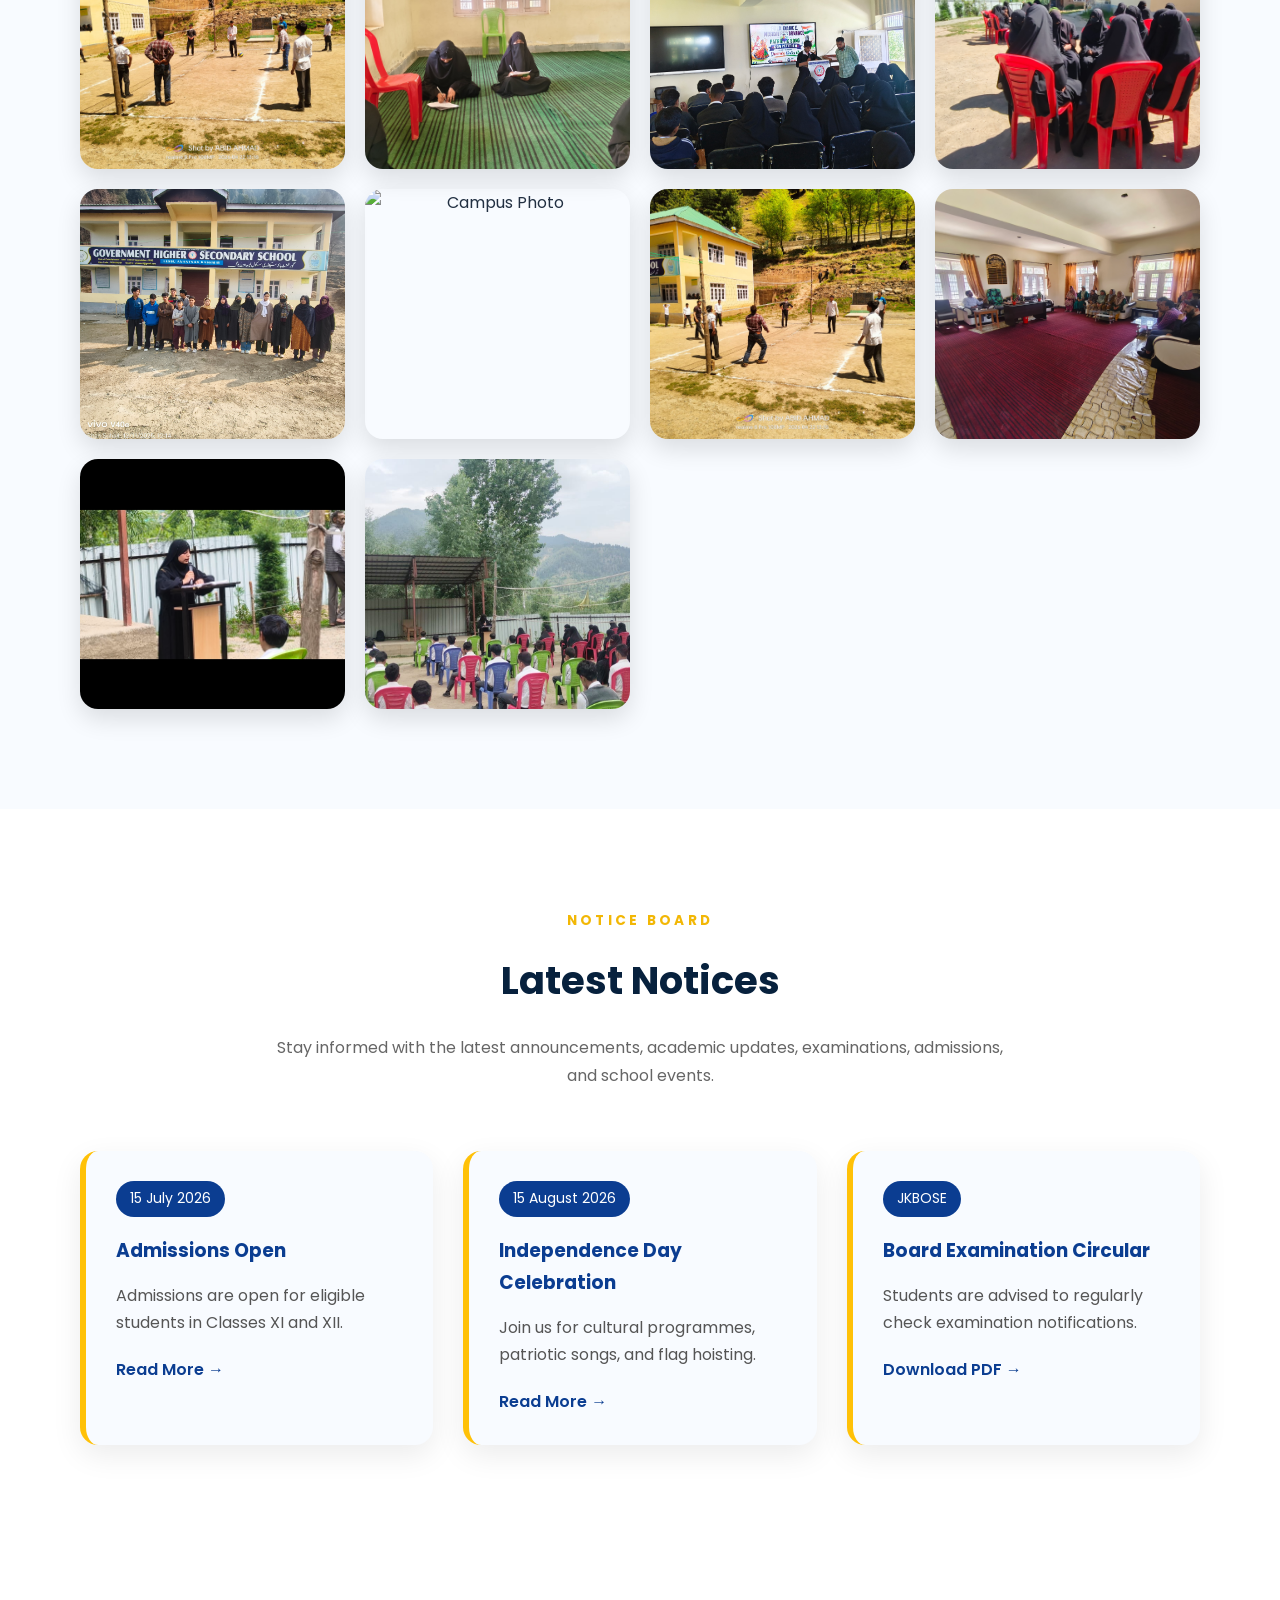
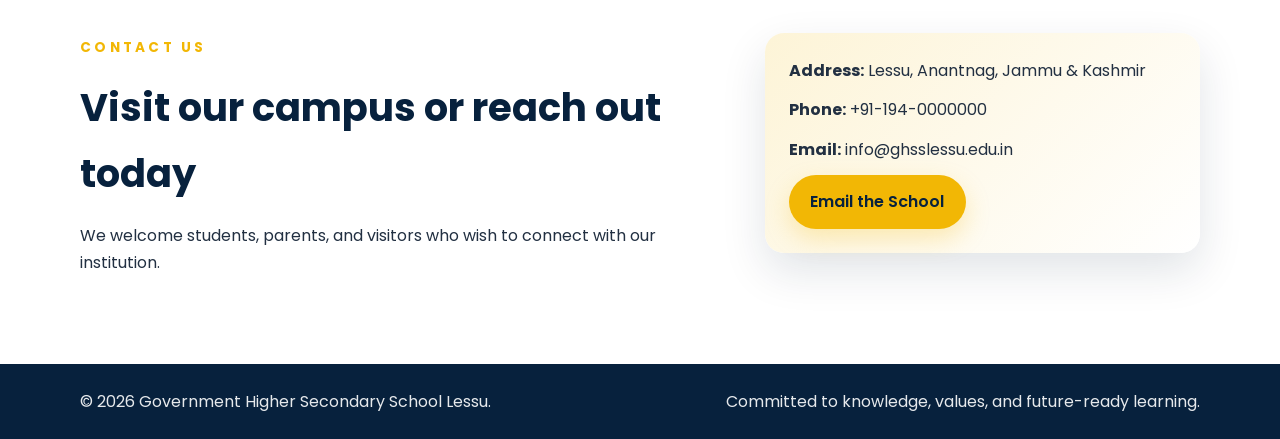
==== commit 93cb6259: "Enhanced homepage design and animations" ====
--- a/index.html
+++ b/index.html
@@ -14,6 +14,8 @@
       href="https://fonts.googleapis.com/css2?family=Poppins:wght@300;400;500;600;700;800&display=swap"
       rel="stylesheet"
     />
+    <link rel="stylesheet"
+href="https://cdnjs.cloudflare.com/ajax/libs/font-awesome/6.7.2/css/all.min.css">
     <link rel="stylesheet" href="style.css" />
   </head>
   <body>
@@ -195,31 +197,41 @@
         <div class="academics-grid">
 
             <div class="academic-card">
-                <div class="icon">📘</div>
+                <div class="icon">
+<i class="fa-solid fa-book-open"></i>
+</div>
                 <h3>General Education</h3>
                 <p>Classes VI – X</p>
             </div>
 
             <div class="academic-card">
-                <div class="icon">🎨</div>
+                <div class="icon">
+<i class="fa-solid fa-palette"></i>
+</div>
                 <h3>Arts</h3>
                 <p>Senior Secondary (XI–XII)</p>
             </div>
 
             <div class="academic-card">
-                <div class="icon">🩺</div>
+                <div class="icon">
+<i class="fa-solid fa-stethoscope"></i>
+</div>
                 <h3>Medical</h3>
                 <p>Biology Stream</p>
             </div>
 
             <div class="academic-card">
-                <div class="icon">⚗️</div>
+                <div class="icon">
+<i class="fa-solid fa-flask"></i>
+</div>
                 <h3>Non-Medical</h3>
                 <p>Mathematics Stream</p>
             </div>
 
             <div class="academic-card">
-                <div class="icon">🏠</div>
+                <div class="icon">
+<i class="fa-solid fa-house"></i>
+</div>
                 <h3>Home Science</h3>
                 <p>Senior Secondary</p>
             </div>
--- a/style.css
+++ b/style.css
@@ -119,27 +119,32 @@
   inset: 0;
 }
 
-.hero-slide {
-  position: absolute;
-  inset: 0;
-  opacity: 0;
-  background-size: cover;
-  background-position: center;
-  transform: scale(1.04);
-  transition: opacity 1s ease, transform 1s ease;
-}
-
-.hero-slide.active {
-  opacity: 1;
-  transform: scale(1);
-}
-
-.hero::before {
-  content: "";
-  position: absolute;
-  inset: 0;
-  background: linear-gradient(90deg, rgba(7, 33, 61, 0.9), rgba(7, 33, 61, 0.35));
-  z-index: 1;
+.hero-slide{
+    position:absolute;
+    inset:0;
+    background-size:cover;
+    background-position:center;
+    opacity:0;
+    transform:scale(1);
+    transition:
+        opacity 1.2s ease,
+        transform 8s ease;
+}
+
+.hero-slide.active{
+    opacity:1;
+    transform:scale(1.12);
+}
+
+.hero::before{
+    content:"";
+    position:absolute;
+    inset:0;
+    background:linear-gradient(
+        rgba(0,0,0,.55),
+        rgba(0,0,0,.45)
+    );
+    z-index:1;
 }
 
 .hero-content {
@@ -194,8 +199,12 @@
   border-radius: 999px;
   font-weight: 600;
   transition: transform 0.2s ease, box-shadow 0.2s ease;
-}
-
+  transition:.35s;
+box-shadow:0 10px 30px rgba(0,0,0,.15);
+}
+.btn:hover{
+    transform:translateY(-4px);
+}
 .btn:hover {
   transform: translateY(-2px);
 }
@@ -633,10 +642,41 @@
 }
 
 .icon{
-    font-size:55px;
-    margin-bottom:20px;
-}
-
+
+width:90px;
+
+height:90px;
+
+margin:auto;
+
+margin-bottom:25px;
+
+background:#0B3D91;
+
+color:white;
+
+border-radius:50%;
+
+display:flex;
+
+justify-content:center;
+
+align-items:center;
+
+font-size:36px;
+
+transition:.35s;
+
+}
+.academic-card:hover .icon{
+
+background:#FFC107;
+
+color:#0B3D91;
+
+transform:rotate(360deg);
+
+}
 .academic-card h3{
     color:#0B3D91;
     margin-bottom:12px;
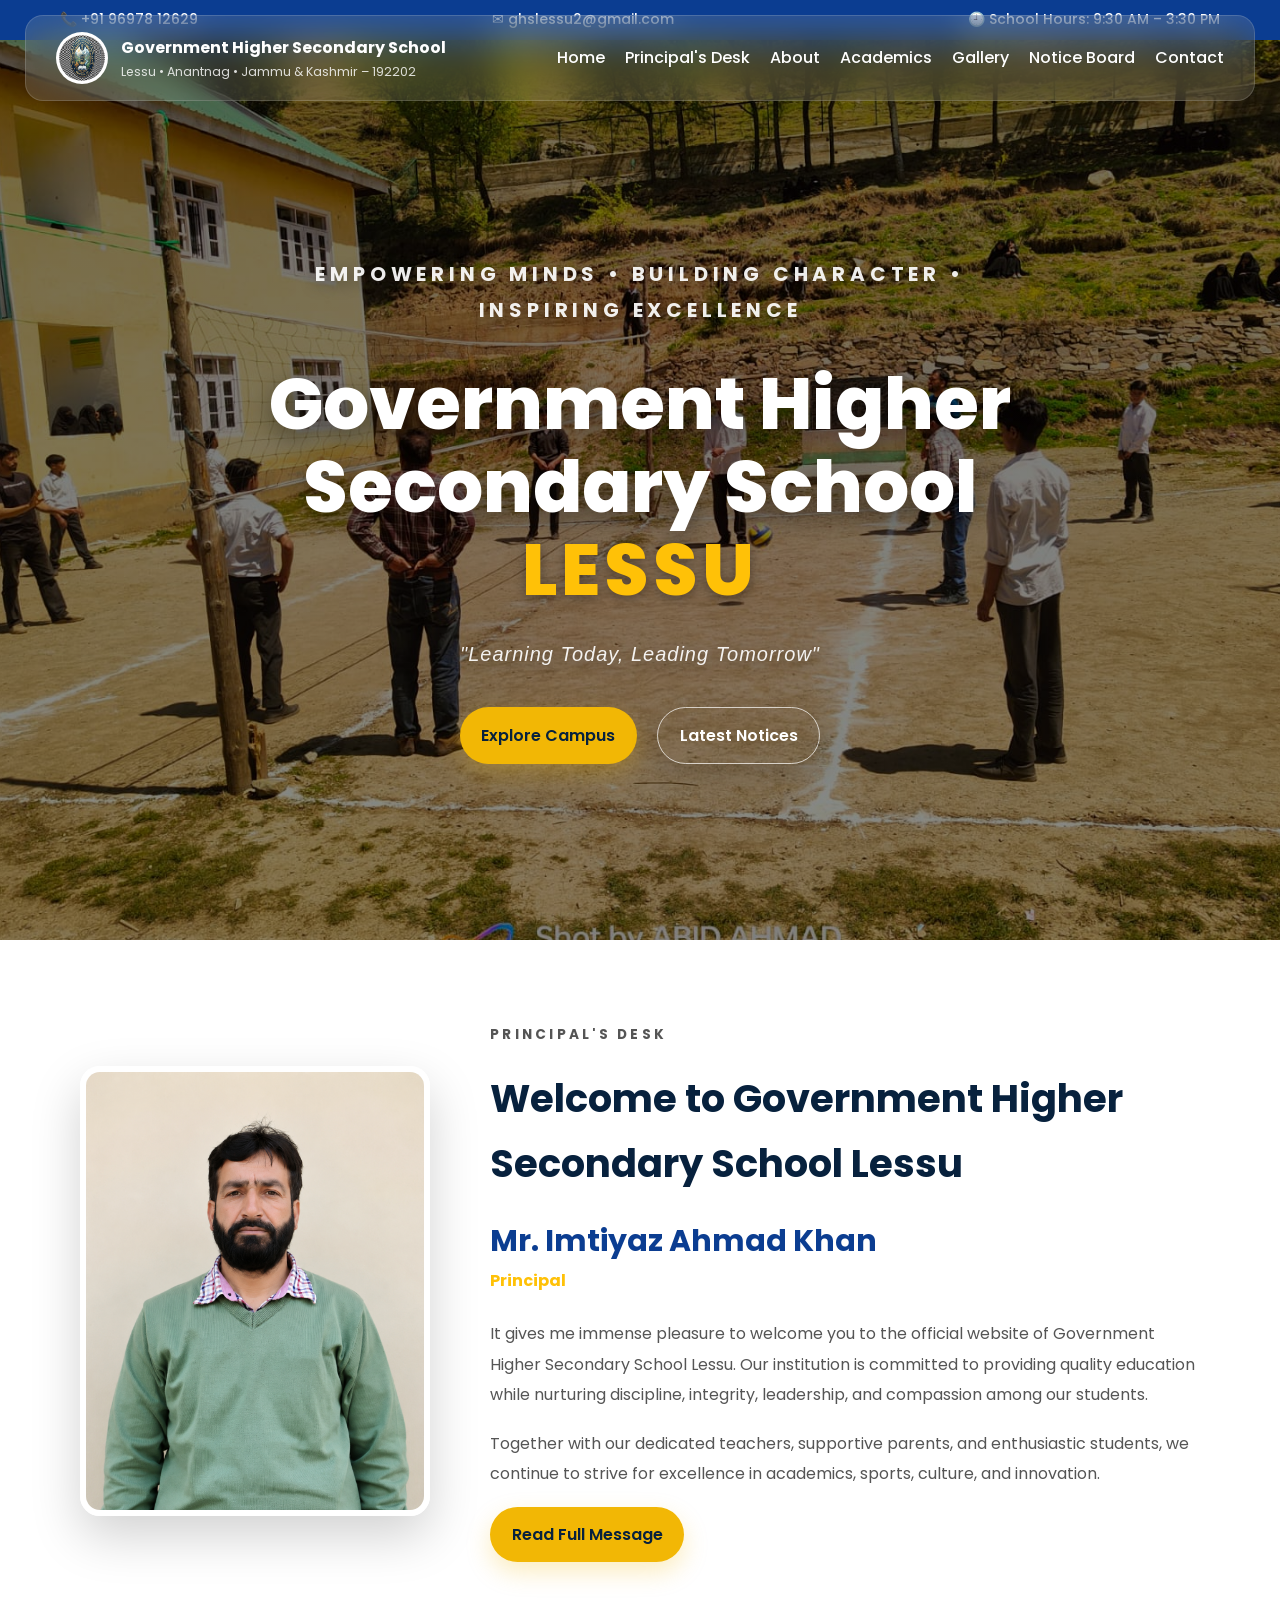
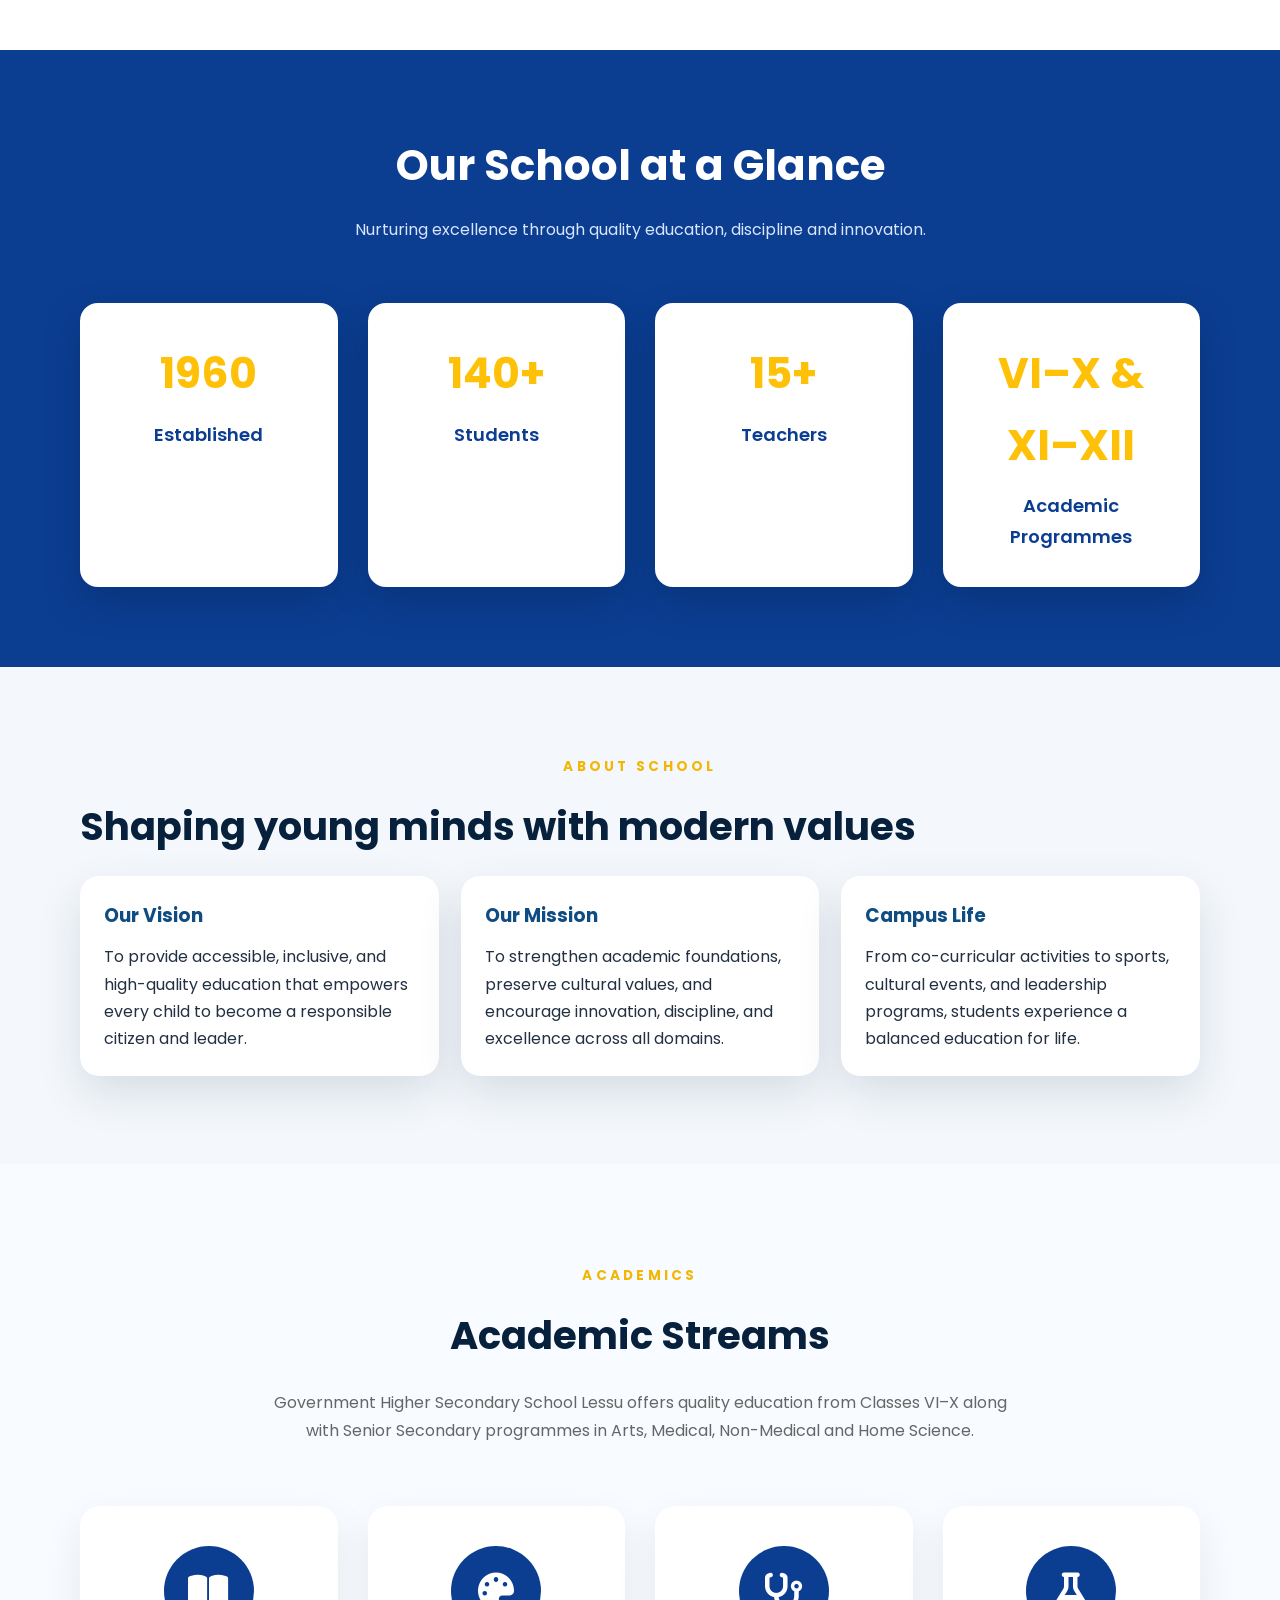
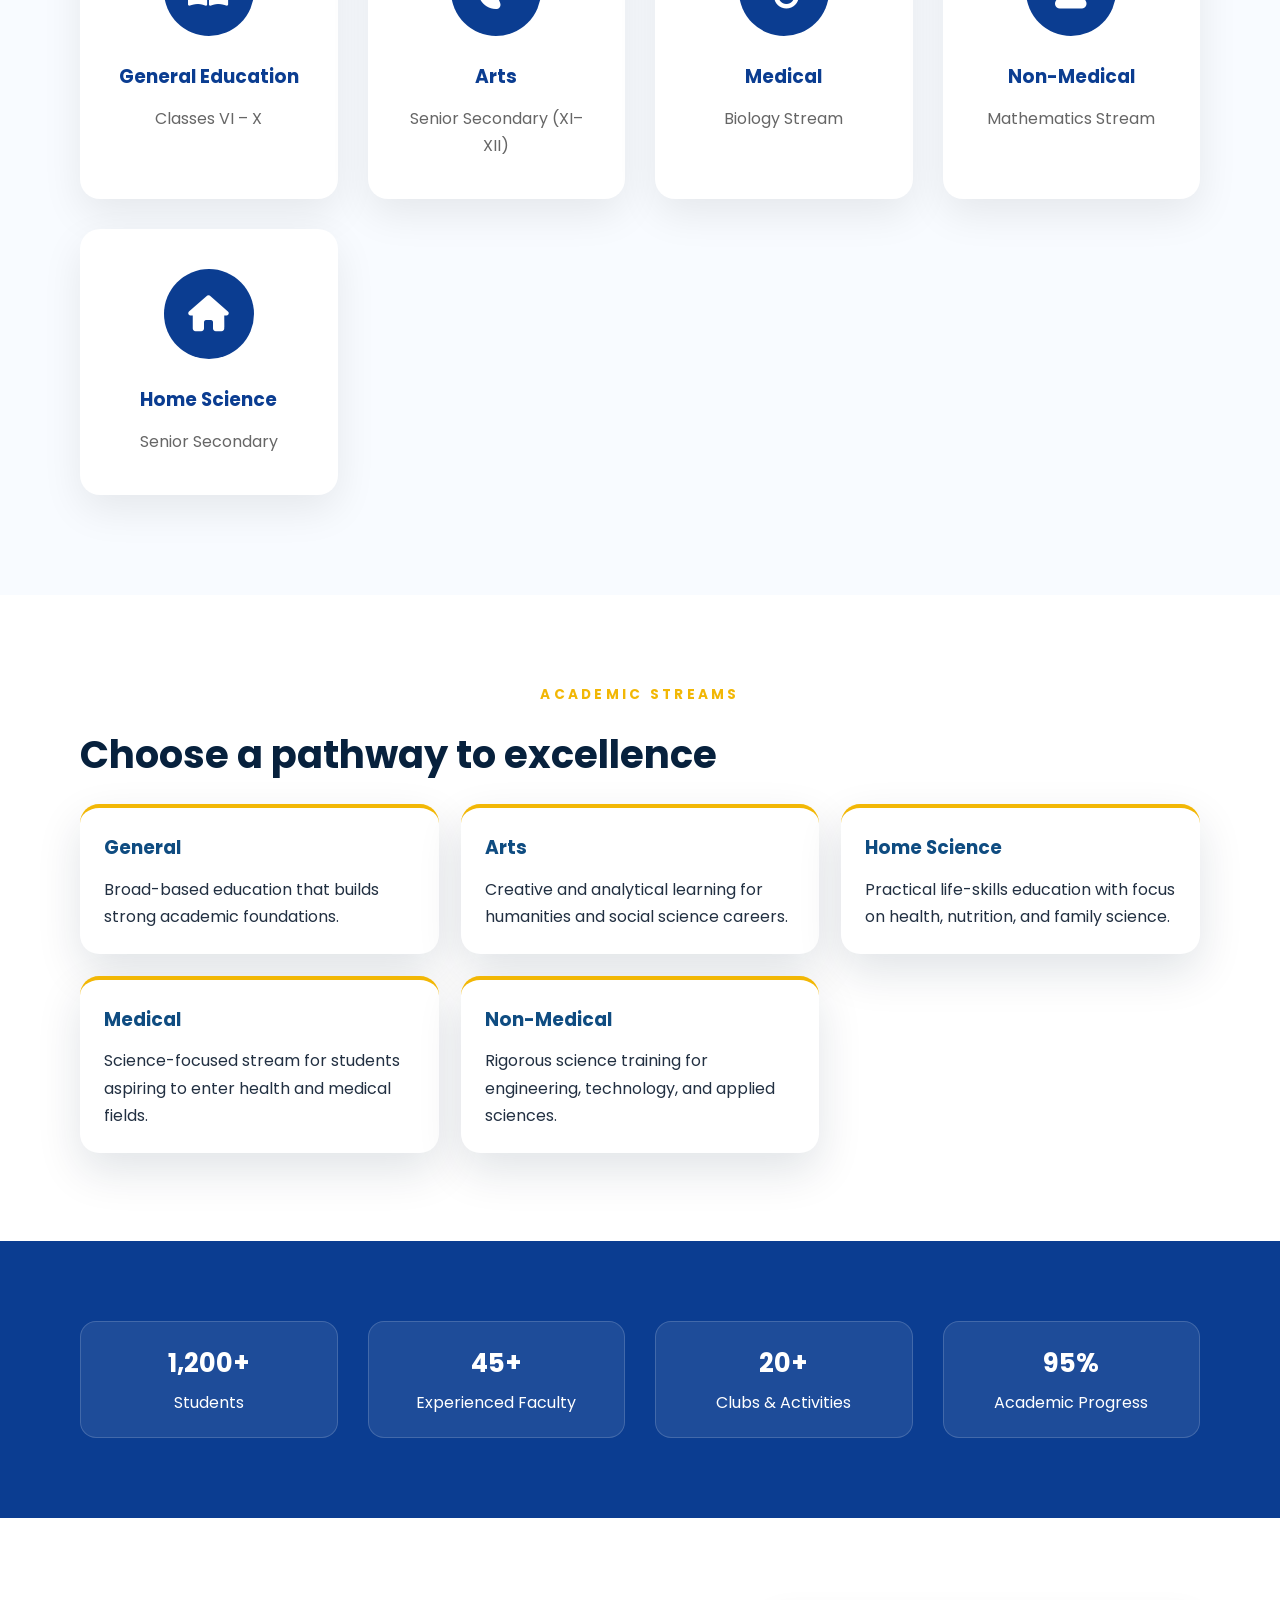
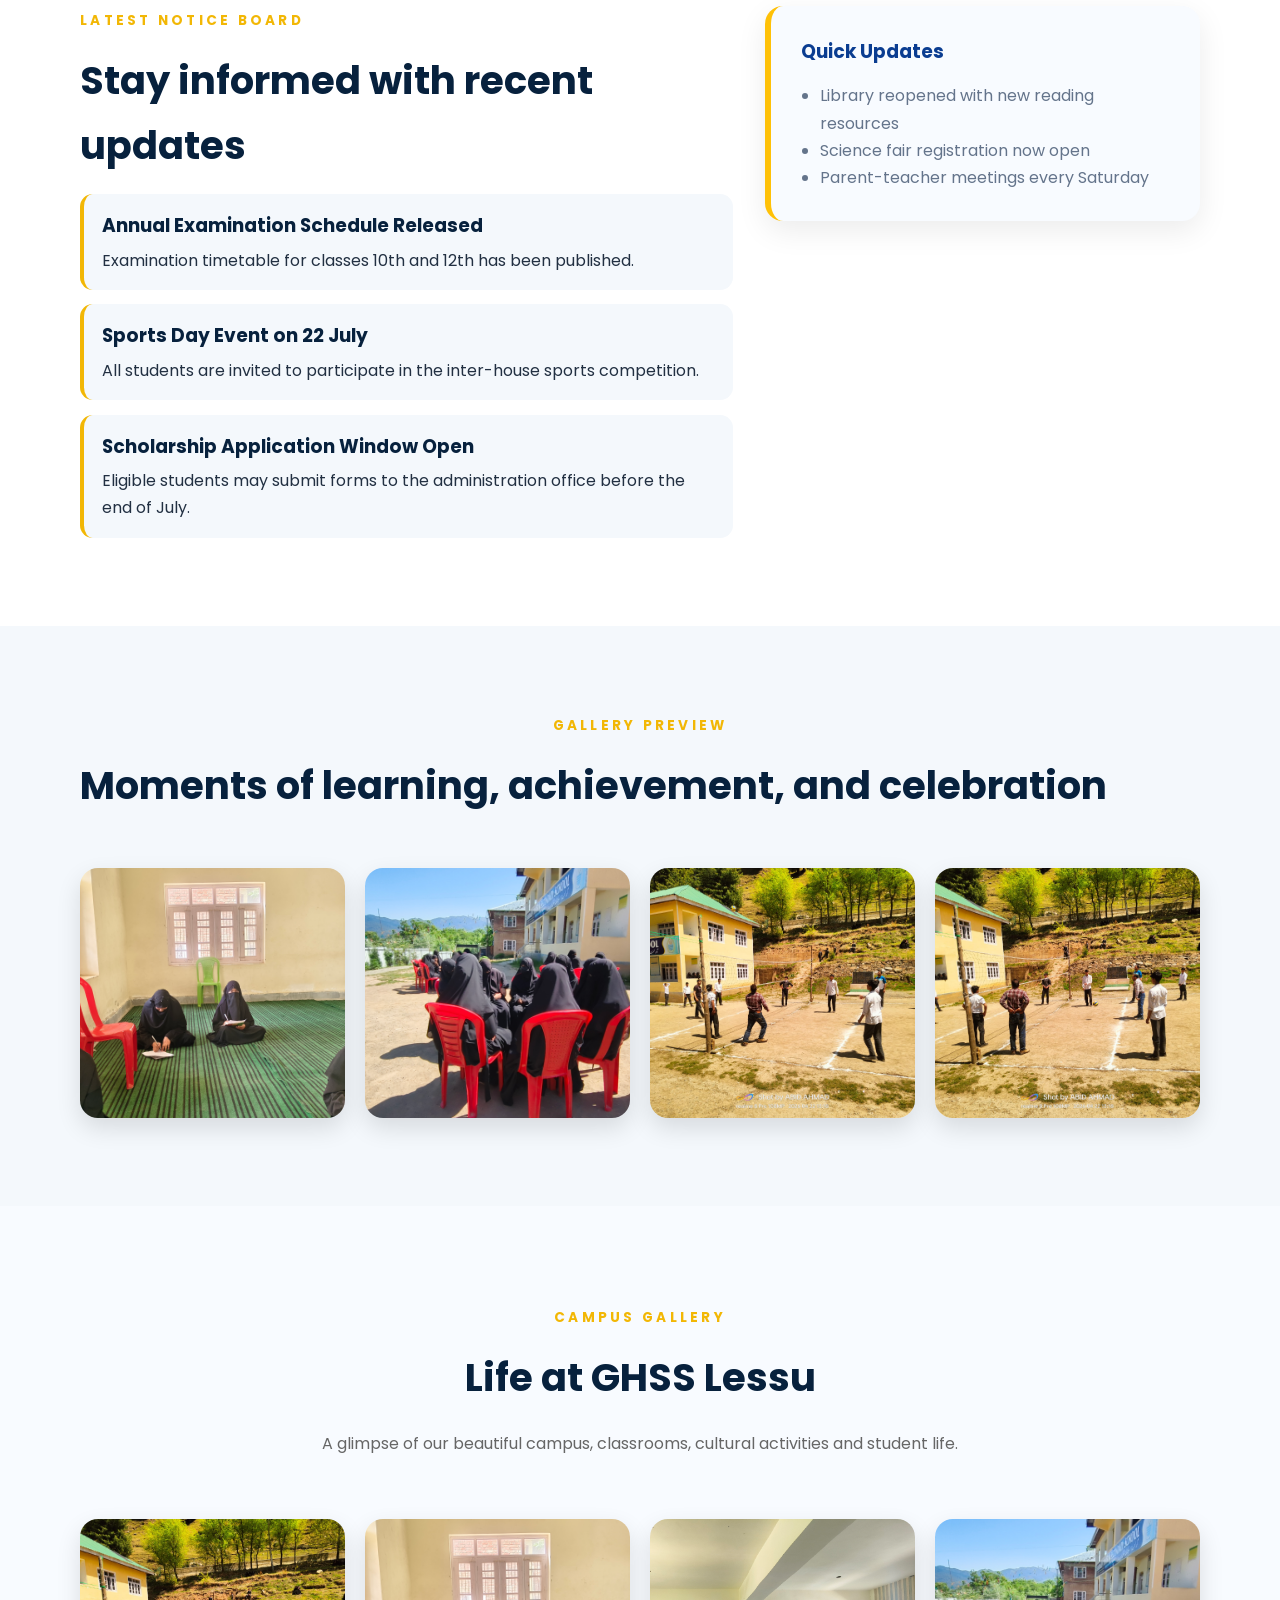
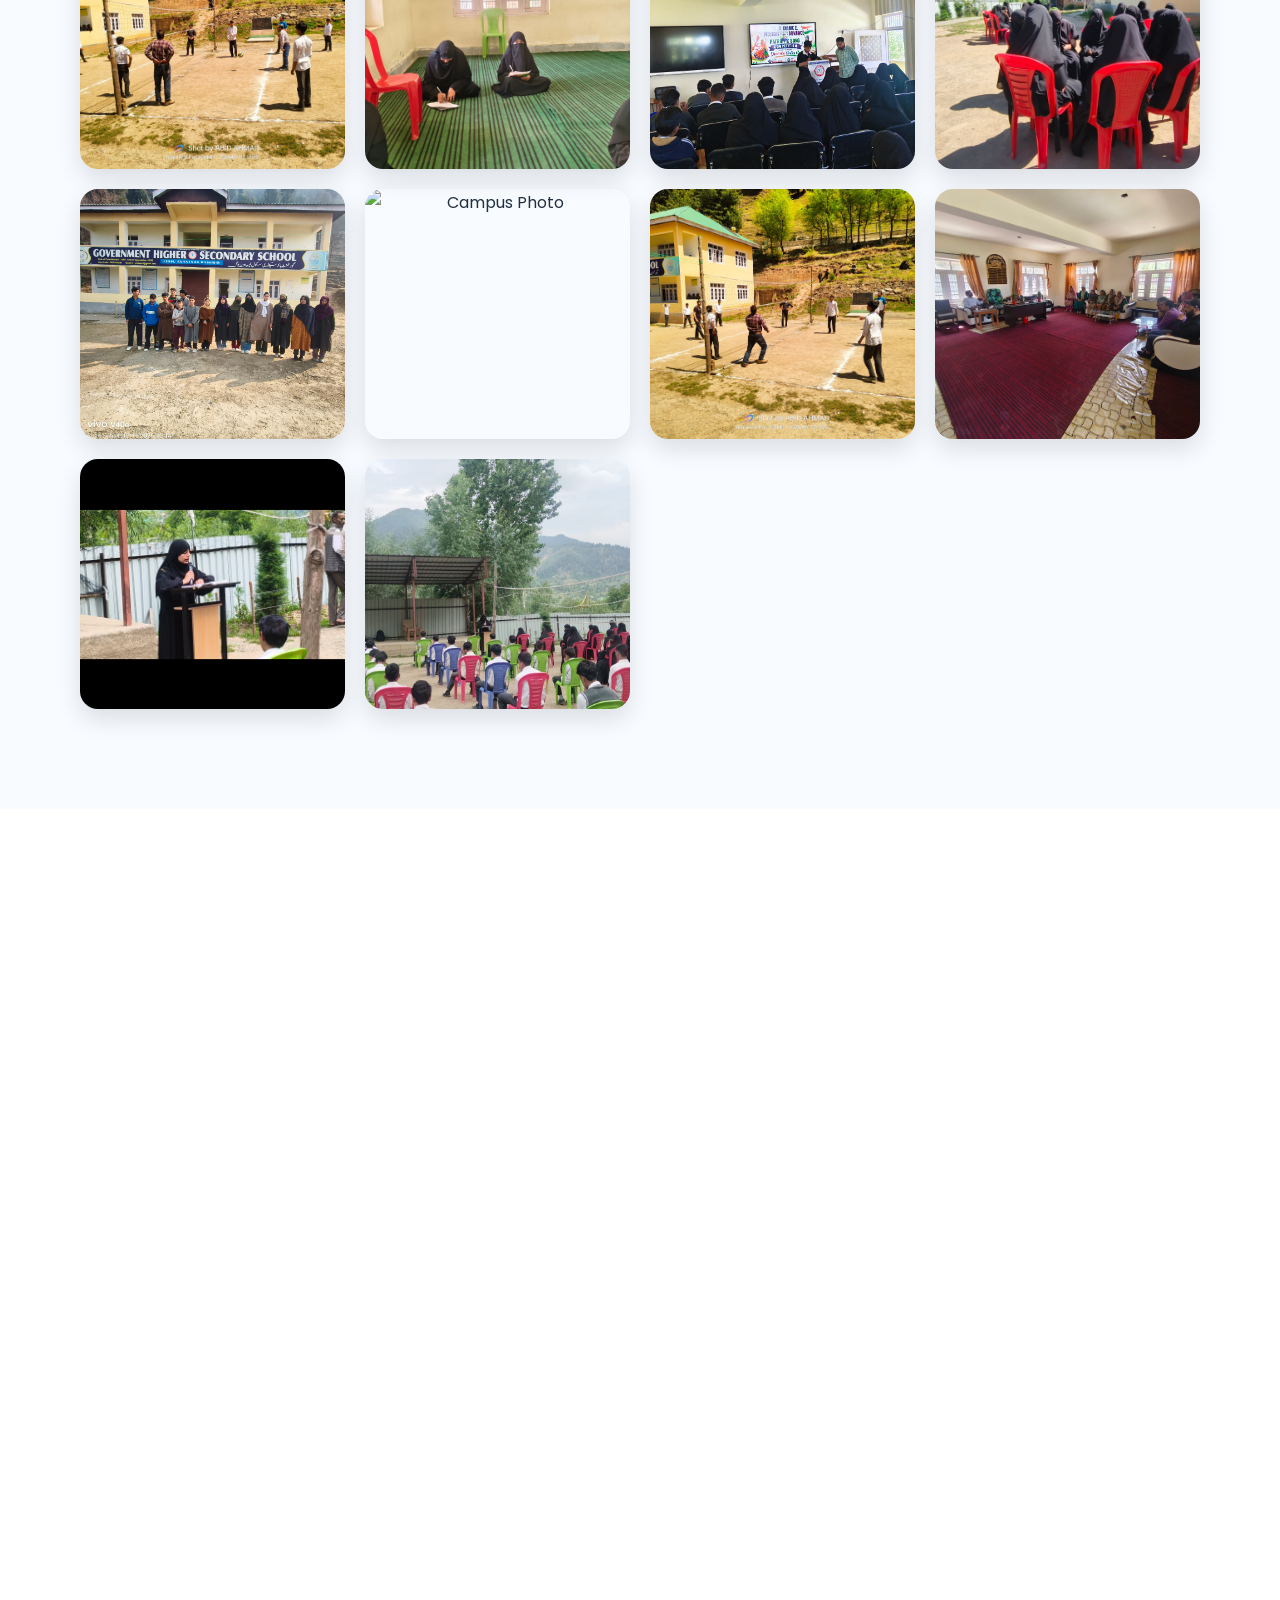
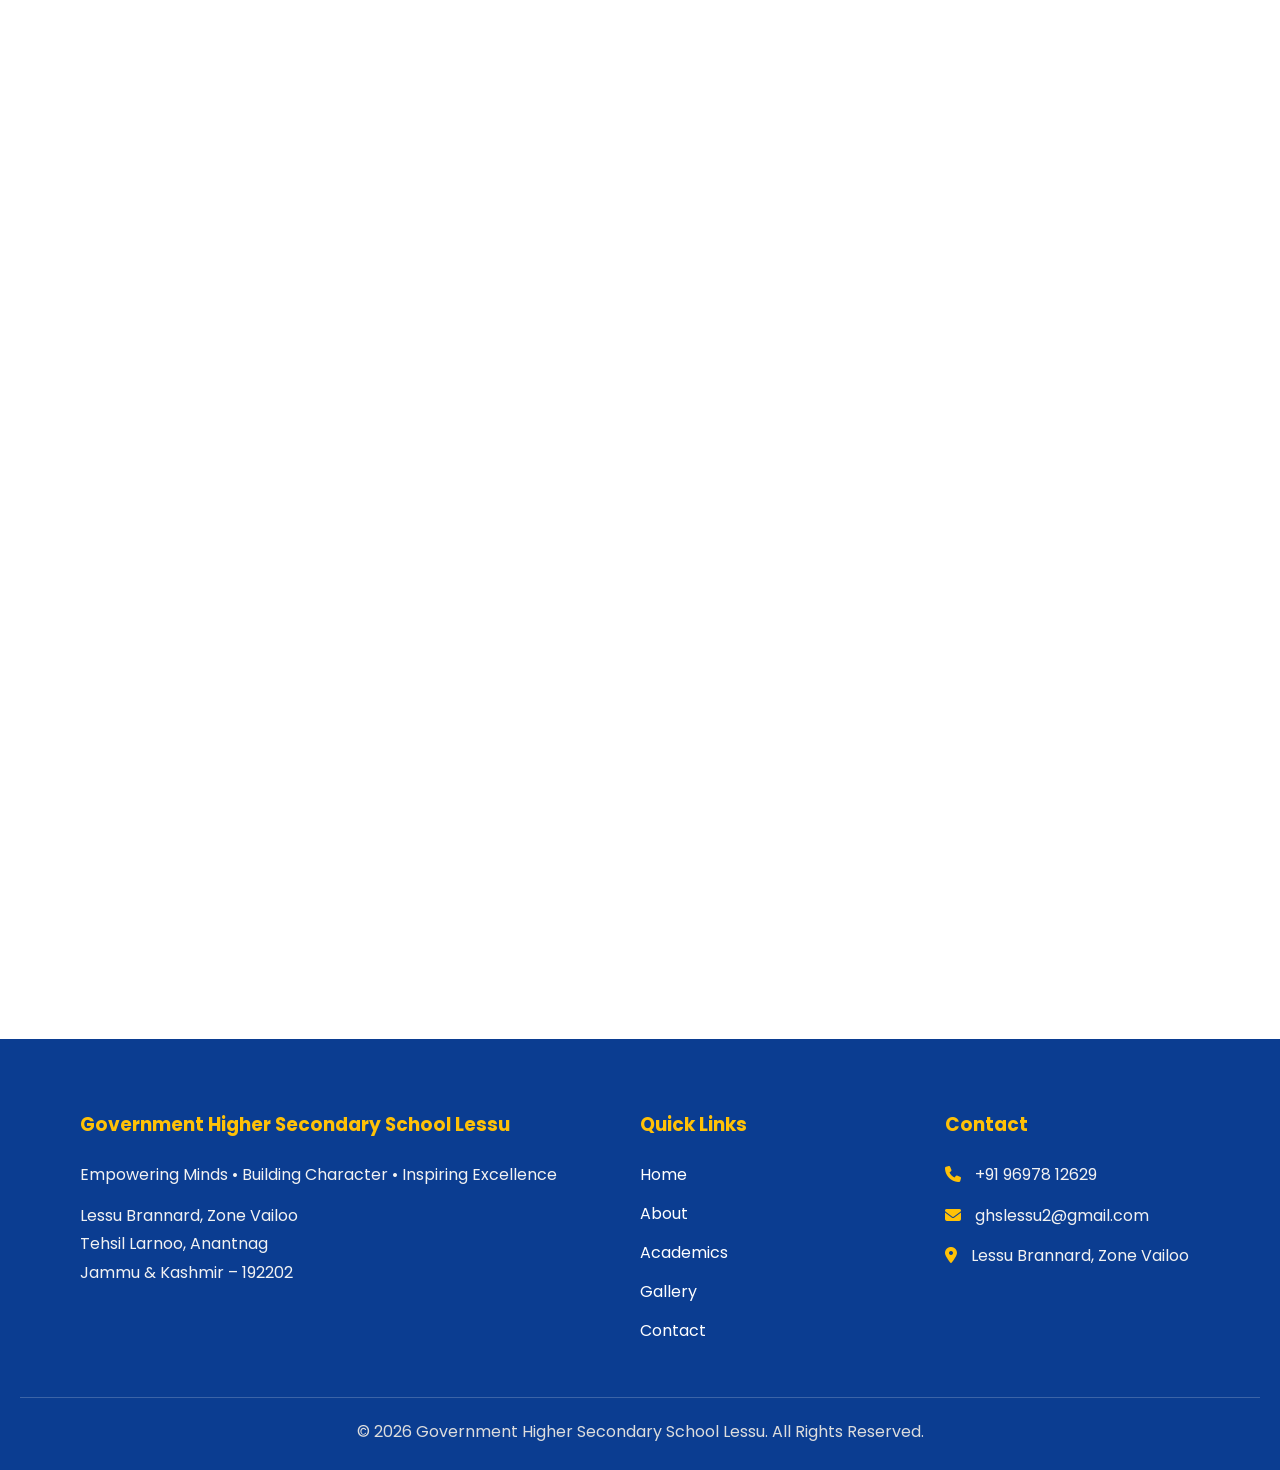
==== commit 6ce3b867: "Completed Version 2.0 homepage" ====
--- a/index.html
+++ b/index.html
@@ -36,13 +36,14 @@
           </span>
         </a>
         <div class="nav-links">
-          <a href="#home">Home</a>
-          <a href="#about">About</a>
-          <a href="#academics">Academics</a>
-          <a href="#gallery">Gallery</a>
-          <a href="#notices">Notices</a>
-          <a href="#contact">Contact</a>
-        </div>
+    <a href="#home">Home</a>
+    <a href="#welcome">Principal's Desk</a>
+    <a href="#about">About</a>
+    <a href="#academics">Academics</a>
+    <a href="#gallery">Gallery</a>
+    <a href="#notices">Notice Board</a>
+    <a href="#contact">Contact</a>
+</div>
       </nav>
     </header>
 
@@ -61,14 +62,15 @@
       </div>
       <div class="hero-content">
         <p class="eyebrow">Empowering Minds • Building Character • Inspiring Excellence</p>
-      <h1>
-    Government Higher Secondary School<br>
-    <span class="gold-text">LESSU</span>
+     <h1>
+Government Higher Secondary School
+<br>
+<span class="gold-text">LESSU</span>
 </h1>
-        <p>
-          A premier institution dedicated to academic excellence, discipline, and
-          holistic development in the heart of Anantnag.
-        </p>
+
+<p class="hero-tagline">
+"Learning Today, Leading Tomorrow"
+</p>
         <div class="hero-actions">
           <a class="btn btn-primary" href="#about">Explore Campus</a>
           <a class="btn btn-outline" href="#contact">Latest Notices</a>
@@ -414,31 +416,154 @@
     </div>
 
 </section>
-      <section id="contact" class="section">
-        <div class="container contact-grid">
-          <div>
-            <p class="section-tag">Contact Us</p>
-            <h2>Visit our campus or reach out today</h2>
+      <section id="contact" class="section contact-section">
+
+    <div class="container">
+
+        <div class="contact-heading">
+
+            <p class="section-tag centered">Contact Us</p>
+
+            <h2>Get in Touch</h2>
+
+            <p class="section-description">
+                We welcome students, parents, and visitors. Feel free to contact us for admissions, academic information, or any other queries.
+            </p>
+
+        </div>
+
+        <div class="contact-wrapper">
+
+            <div class="contact-info">
+
+                <div class="info-box">
+                    <i class="fa-solid fa-location-dot"></i>
+                    <div>
+                        <h3>Address</h3>
+                         <p>
+            Government Higher Secondary School Lessu<br>
+            Lessu Brannard, Zone Vailoo<br>
+            Tehsil Larnoo, Anantnag<br>
+            Jammu & Kashmir – 192202
+        </p>
+                    </div>
+                </div>
+
+                <div class="info-box">
+                    <i class="fa-solid fa-phone"></i>
+                    <div>
+                        <h3>Phone</h3>
+                        <p>+91 96978 1262</p>
+                    </div>
+                </div>
+
+                <div class="info-box">
+                    <i class="fa-solid fa-envelope"></i>
+                    <div>
+                        <h3>Email</h3>
+                        <p>ghslessu2@gmail.com</p>
+                    </div>
+                </div>
+
+                <div class="info-box">
+                    <i class="fa-solid fa-clock"></i>
+                    <div>
+                        <h3>Office Hours</h3>
+                        <p>Monday – Saturday<br>9:00 AM – 4:00 PM</p>
+                    </div>
+                </div>
+
+            </div>
+
+            <div class="contact-form">
+
+                <form>
+
+                    <input type="text" placeholder="Your Name">
+
+                    <input type="email" placeholder="Email Address">
+
+                    <input type="text" placeholder="Subject">
+
+                    <textarea rows="6" placeholder="Your Message"></textarea>
+
+                    <button class="btn btn-primary" type="submit">
+                        Send Message
+                    </button>
+
+                </form>
+
+            </div>
+
+        </div>
+
+    </div>
+
+</section>
+    </main>
+
+  <footer class="footer">
+
+    <div class="container footer-grid">
+
+        <div class="footer-column">
+
+            <h3>Government Higher Secondary School Lessu</h3>
+
             <p>
-              We welcome students, parents, and visitors who wish to connect with our institution.
+                Empowering Minds • Building Character • Inspiring Excellence
             </p>
-          </div>
-          <div class="contact-card">
-            <p><strong>Address:</strong> Lessu, Anantnag, Jammu & Kashmir</p>
-            <p><strong>Phone:</strong> +91-194-0000000</p>
-            <p><strong>Email:</strong> info@ghsslessu.edu.in</p>
-            <a class="btn btn-primary" href="mailto:info@ghsslessu.edu.in">Email the School</a>
-          </div>
-        </div>
-      </section>
-    </main>
-
-    <footer>
-      <div class="container footer-content">
-        <p>© <span id="year"></span> Government Higher Secondary School Lessu.</p>
-        <p>Committed to knowledge, values, and future-ready learning.</p>
-      </div>
-    </footer>
+
+            <p>
+                Lessu Brannard, Zone Vailoo<br>
+                Tehsil Larnoo, Anantnag<br>
+                Jammu & Kashmir – 192202
+            </p>
+
+        </div>
+
+        <div class="footer-column">
+
+            <h3>Quick Links</h3>
+
+            <ul>
+
+                <li><a href="#home">Home</a></li>
+
+                <li><a href="#about">About</a></li>
+
+                <li><a href="#academics">Academics</a></li>
+
+                <li><a href="#gallery">Gallery</a></li>
+
+                <li><a href="#contact">Contact</a></li>
+
+            </ul>
+
+        </div>
+
+        <div class="footer-column">
+
+            <h3>Contact</h3>
+
+            <p><i class="fa-solid fa-phone"></i> +91 96978 12629</p>
+
+            <p><i class="fa-solid fa-envelope"></i> ghslessu2@gmail.com</p>
+
+            <p><i class="fa-solid fa-location-dot"></i> Lessu Brannard, Zone Vailoo</p>
+
+        </div>
+
+    </div>
+
+    <div class="footer-bottom">
+
+        © <span id="year"></span> Government Higher Secondary School Lessu.
+        All Rights Reserved.
+
+    </div>
+
+</footer>
 
     <script src="script.js"></script>
   </body>
--- a/style.css
+++ b/style.css
@@ -42,25 +42,53 @@
   margin: 0 auto;
 }
 
-header {
-  position: fixed;
-  inset: 0 0 auto 0;
-  z-index: 10;
-  transition: background 0.3s ease, box-shadow 0.3s ease;
-}
-
+header{
+    position:fixed;
+    top:0;
+    left:0;
+    width:100%;
+
+    z-index:1000;
+
+    padding:15px 25px;
+
+    transition:all .4s ease;
+}
+header.scrolled{
+
+    background:rgba(11,61,145,.95);
+
+    backdrop-filter:blur(15px);
+
+    -webkit-backdrop-filter:blur(15px);
+
+    box-shadow:0 8px 25px rgba(0,0,0,.18);
+
+}
 header.scrolled {
   background: rgba(7, 33, 61, 0.95);
   box-shadow: 0 8px 24px rgba(0, 0, 0, 0.16);
 }
 
-.navbar {
-  display: flex;
-  justify-content: space-between;
-  align-items: center;
-  padding: 1rem 1.25rem;
-  max-width: 1200px;
-  margin: 0 auto;
+.navbar{
+  display:flex;
+  justify-content:space-between;
+  align-items:center;
+
+  max-width:1300px;
+  margin:0 auto;
+
+  padding:16px 30px;
+
+  background:rgba(255,255,255,.12);
+  backdrop-filter:blur(18px);
+  -webkit-backdrop-filter:blur(18px);
+
+  border:1px solid rgba(255,255,255,.15);
+
+  border-radius:18px;
+
+  transition:.4s ease;
 }
 
 .logo {
@@ -106,31 +134,43 @@
   color: var(--accent);
 }
 
-.hero {
-  position: relative;
-  min-height: 100vh;
-  display: grid;
-  place-items: center;
-  overflow: hidden;
-}
-
-.hero-slider {
-  position: absolute;
-  inset: 0;
-}
-
-.hero-slide{
+.hero{
+    position:relative;
+    min-height:100vh;
+
+    display:flex;
+    justify-content:center;
+    align-items:center;
+
+    overflow:hidden;
+
+    padding:120px 20px 80px;
+}
+
+.hero-slider{
     position:absolute;
     inset:0;
+    z-index:0;
+}
+
+.hero-slide{
+
+    position:absolute;
+    inset:0;
+
     background-size:cover;
-    background-position:center;
+    background-position:center center;
+    background-repeat:no-repeat;
+
     opacity:0;
+
     transform:scale(1);
+
     transition:
-        opacity 1.2s ease,
+        opacity 1.5s ease,
         transform 8s ease;
-}
-
+
+}
 .hero-slide.active{
     opacity:1;
     transform:scale(1.12);
@@ -147,13 +187,20 @@
     z-index:1;
 }
 
-.hero-content {
-  position: relative;
-  z-index: 2;
-  color: white;
-  text-align: center;
-  width: min(900px, calc(100% - 2rem));
-  padding: 3rem 0;
+.hero-content{
+
+    position:relative;
+
+    z-index:2;
+
+    max-width:900px;
+
+    text-align:center;
+
+    color:white;
+
+    animation:fadeUp 1.3s ease;
+
 }
 
 .eyebrow,
@@ -773,4 +820,366 @@
 
 .gallery-grid img:hover{
     transform:scale(1.05);
+}/* ==========================
+   SCROLL ANIMATION
+========================== */
+
+.hidden{
+
+opacity:0;
+
+transform:translateY(70px);
+
+transition:all .9s ease;
+
+}
+
+.show{
+
+opacity:1;
+
+transform:translateY(0);
+
+}/* ===========================
+   HERO ANIMATION
+=========================== */
+
+@keyframes fadeUp{
+
+0%{
+
+opacity:0;
+
+transform:translateY(50px);
+
+}
+
+100%{
+
+opacity:1;
+
+transform:translateY(0);
+
+}
+
+}
+
+.hero-content h1{
+
+font-size:clamp(42px,7vw,72px);
+
+font-weight:800;
+
+line-height:1.15;
+
+margin-bottom:25px;
+
+text-shadow:0 8px 25px rgba(0,0,0,.45);
+
+}
+
+.hero-content p{
+
+font-size:20px;
+
+line-height:1.8;
+
+max-width:750px;
+
+margin:auto;
+
+margin-bottom:35px;
+
+text-shadow:0 4px 15px rgba(0,0,0,.35);
+
+}
+
+.hero-actions{
+
+display:flex;
+
+justify-content:center;
+
+gap:20px;
+
+flex-wrap:wrap;
+
+}.gold-text{
+
+color:#FFC107;
+
+}
+
+.hero-tagline{
+
+font-size:24px;
+
+font-style:italic;
+
+margin-top:10px;
+
+margin-bottom:35px;
+
+color:#ffffff;
+
+letter-spacing:1px;
+
+}/* ===========================
+   CONTACT
+=========================== */
+
+.contact-section{
+
+background:#f8fbff;
+
+padding:100px 20px;
+
+}
+
+.contact-heading{
+
+text-align:center;
+
+margin-bottom:60px;
+
+}
+
+.contact-wrapper{
+
+display:grid;
+
+grid-template-columns:1fr 1fr;
+
+gap:50px;
+
+align-items:start;
+
+}
+
+.contact-info{
+
+display:flex;
+
+flex-direction:column;
+
+gap:25px;
+
+}
+
+.info-box{
+
+display:flex;
+
+gap:20px;
+
+background:white;
+
+padding:25px;
+
+border-radius:18px;
+
+box-shadow:0 10px 30px rgba(0,0,0,.08);
+
+transition:.35s;
+
+}
+
+.info-box:hover{
+
+transform:translateY(-5px);
+
+}
+
+.info-box i{
+
+width:60px;
+
+height:60px;
+
+display:flex;
+
+justify-content:center;
+
+align-items:center;
+
+background:#0B3D91;
+
+color:white;
+
+border-radius:50%;
+
+font-size:22px;
+
+flex-shrink:0;
+
+}
+
+.info-box h3{
+
+margin-bottom:8px;
+
+color:#0B3D91;
+
+}
+
+.contact-form{
+
+background:white;
+
+padding:35px;
+
+border-radius:20px;
+
+box-shadow:0 15px 40px rgba(0,0,0,.08);
+
+}
+
+.contact-form input,
+.contact-form textarea{
+
+width:100%;
+
+padding:15px;
+
+margin-bottom:20px;
+
+border:1px solid #ddd;
+
+border-radius:10px;
+
+font-size:16px;
+
+font-family:inherit;
+
+}
+
+.contact-form textarea{
+
+resize:vertical;
+
+min-height:150px;
+
+}
+
+.contact-form input:focus,
+.contact-form textarea:focus{
+
+outline:none;
+
+border-color:#0B3D91;
+
+}
+
+@media(max-width:900px){
+
+.contact-wrapper{
+
+grid-template-columns:1fr;
+
+}
+
+}/* ===========================
+   FOOTER
+=========================== */
+
+.footer{
+
+background:#0B3D91;
+
+color:white;
+
+padding:70px 20px 25px;
+
+}
+
+.footer-grid{
+
+display:grid;
+
+grid-template-columns:2fr 1fr 1fr;
+
+gap:50px;
+
+}
+
+.footer-column h3{
+
+margin-bottom:20px;
+
+color:#FFC107;
+
+}
+
+.footer-column p{
+
+line-height:1.8;
+
+margin-bottom:12px;
+
+color:#f2f2f2;
+
+}
+
+.footer-column ul{
+
+list-style:none;
+
+padding:0;
+
+}
+
+.footer-column li{
+
+margin-bottom:12px;
+
+}
+
+.footer-column a{
+
+color:white;
+
+text-decoration:none;
+
+transition:.3s;
+
+}
+
+.footer-column a:hover{
+
+color:#FFC107;
+
+}
+
+.footer-column i{
+
+color:#FFC107;
+
+margin-right:10px;
+
+}
+
+.footer-bottom{
+
+margin-top:40px;
+
+padding-top:20px;
+
+border-top:1px solid rgba(255,255,255,.2);
+
+text-align:center;
+
+color:#ddd;
+
+}
+
+@media(max-width:900px){
+
+.footer-grid{
+
+grid-template-columns:1fr;
+
+text-align:center;
+
+}
+
 }
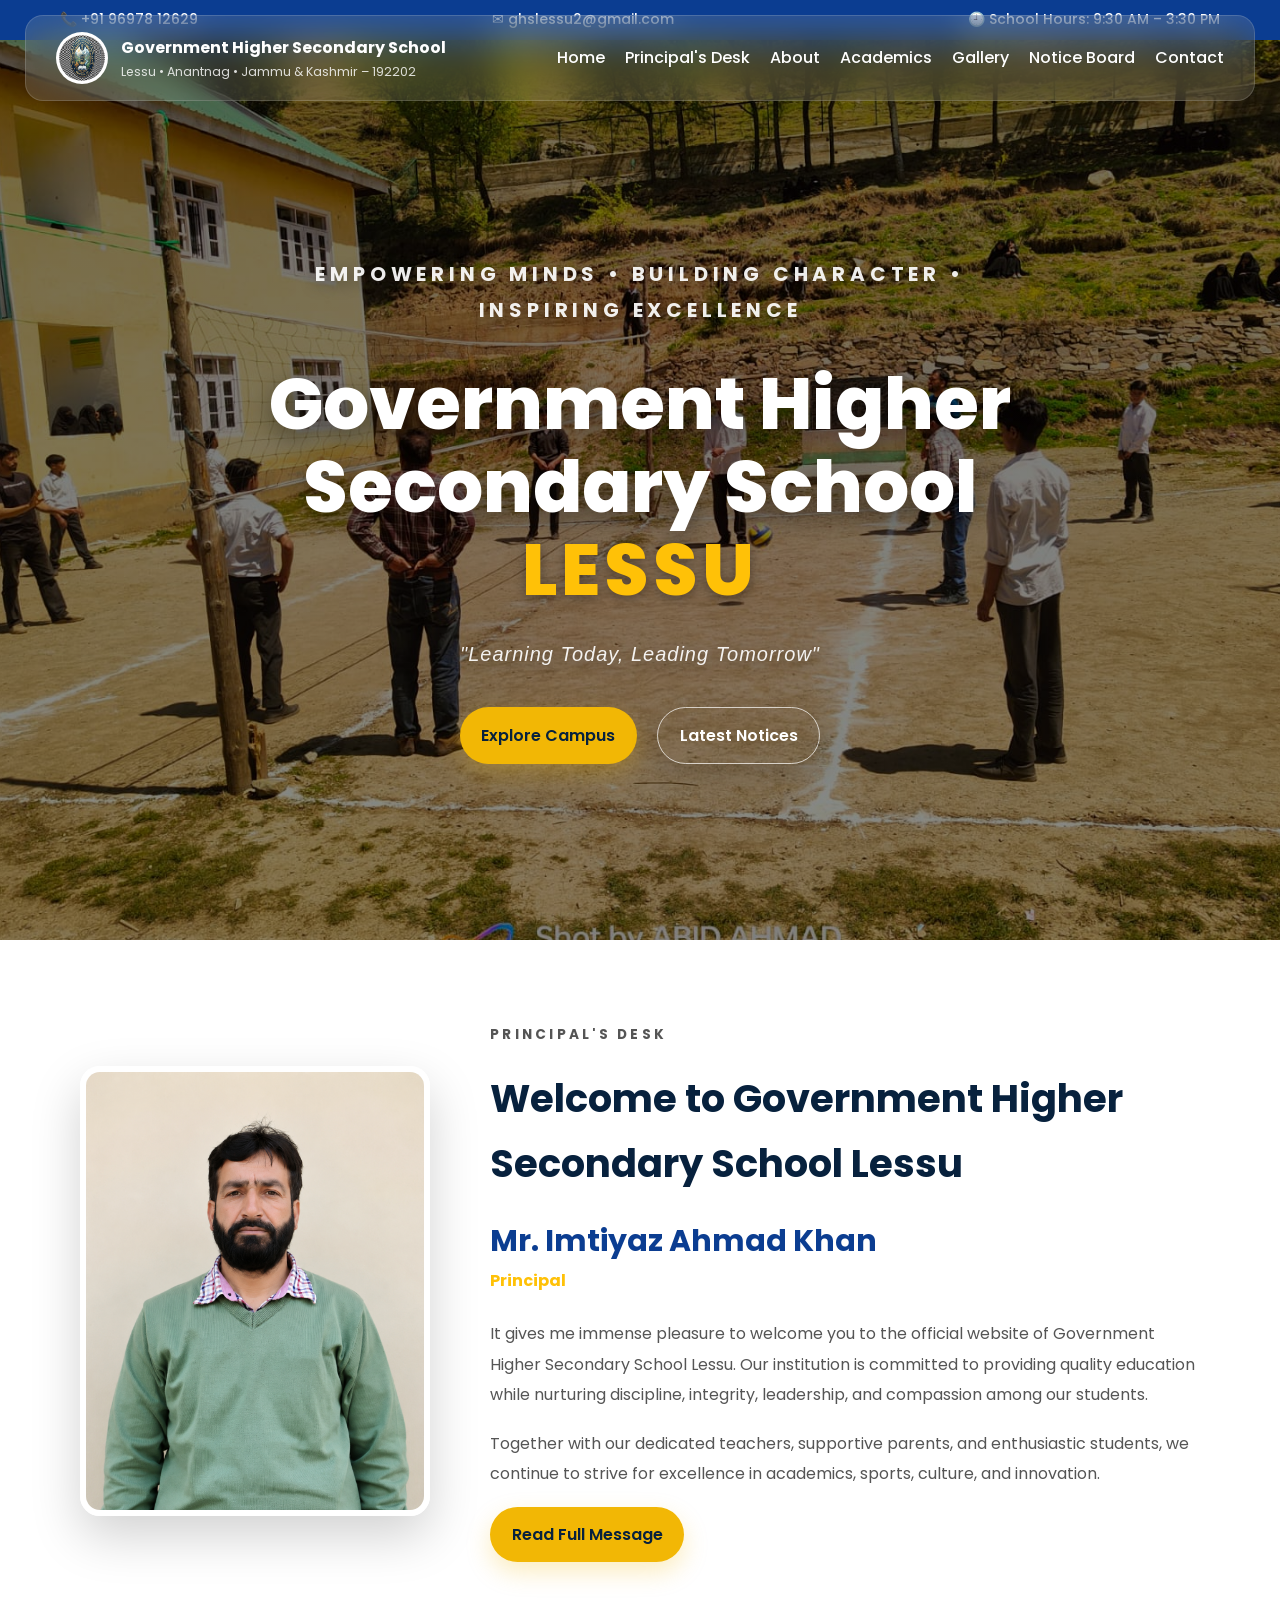
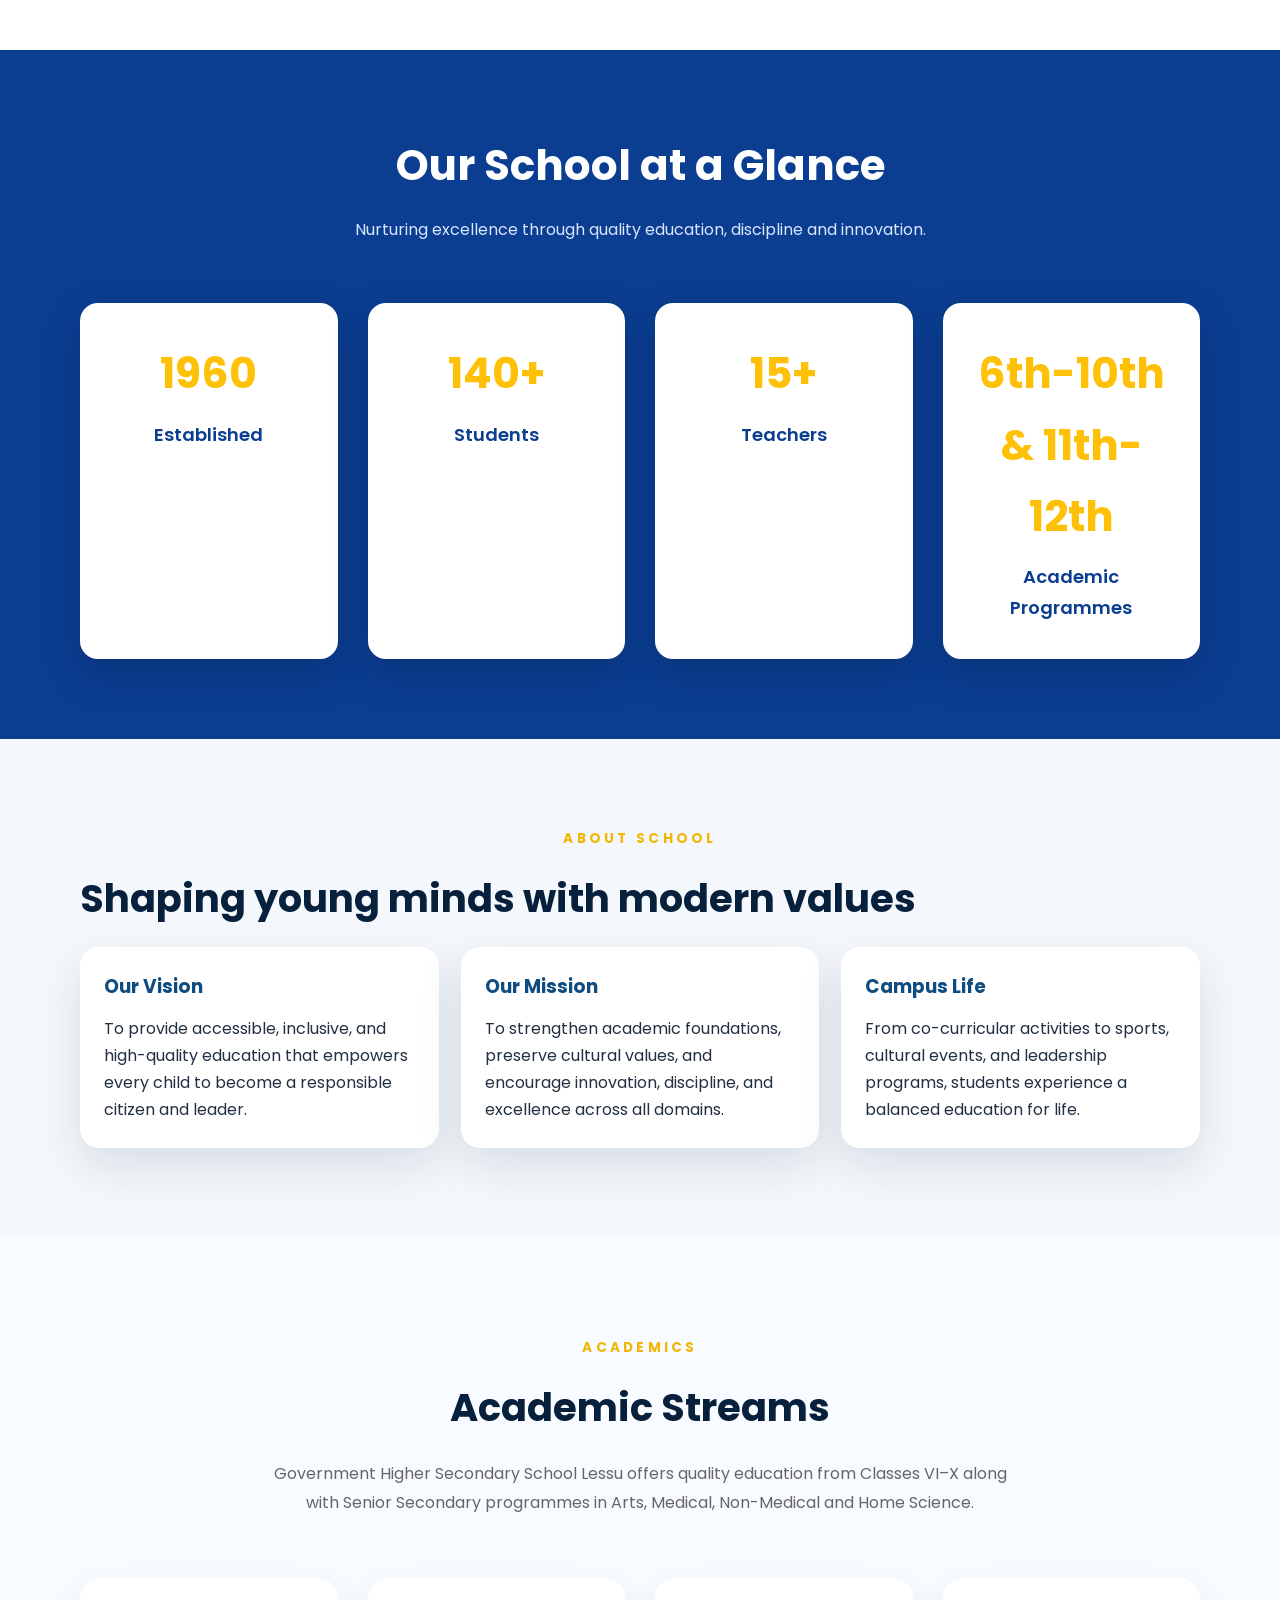
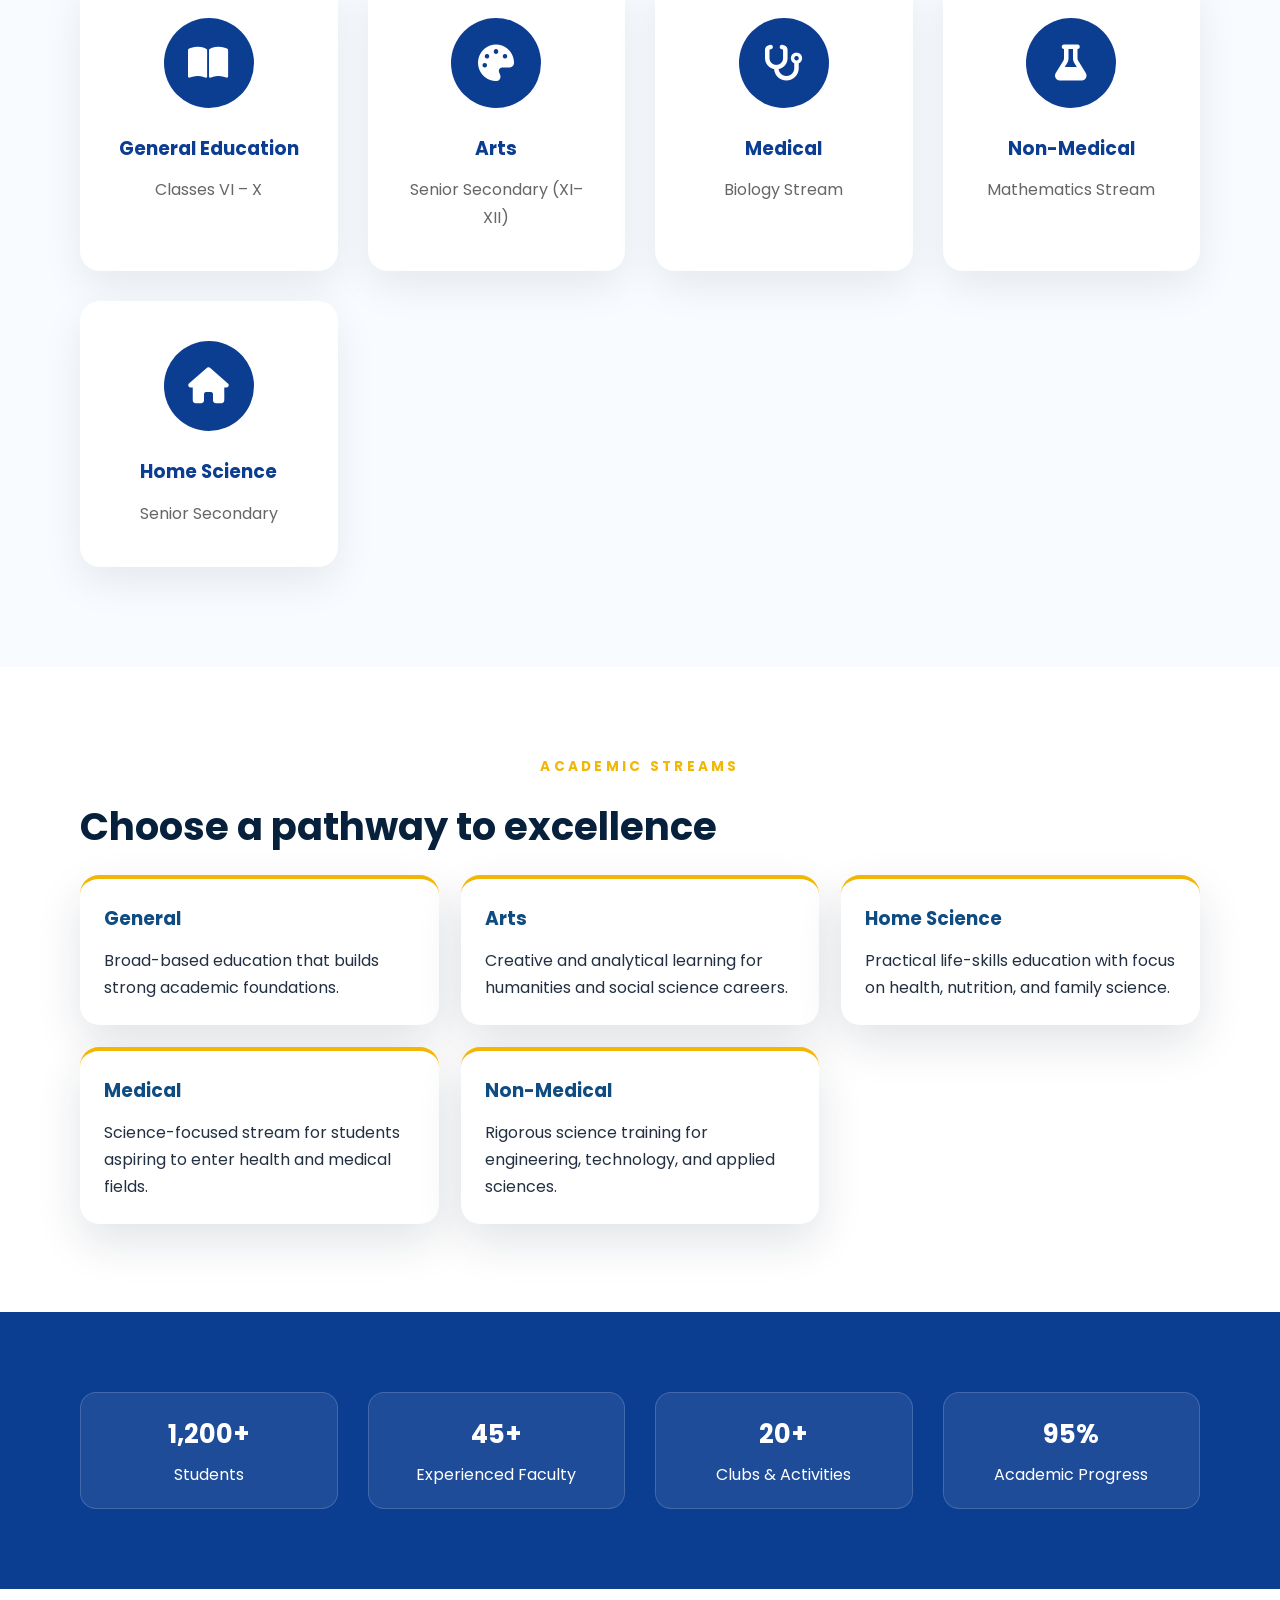
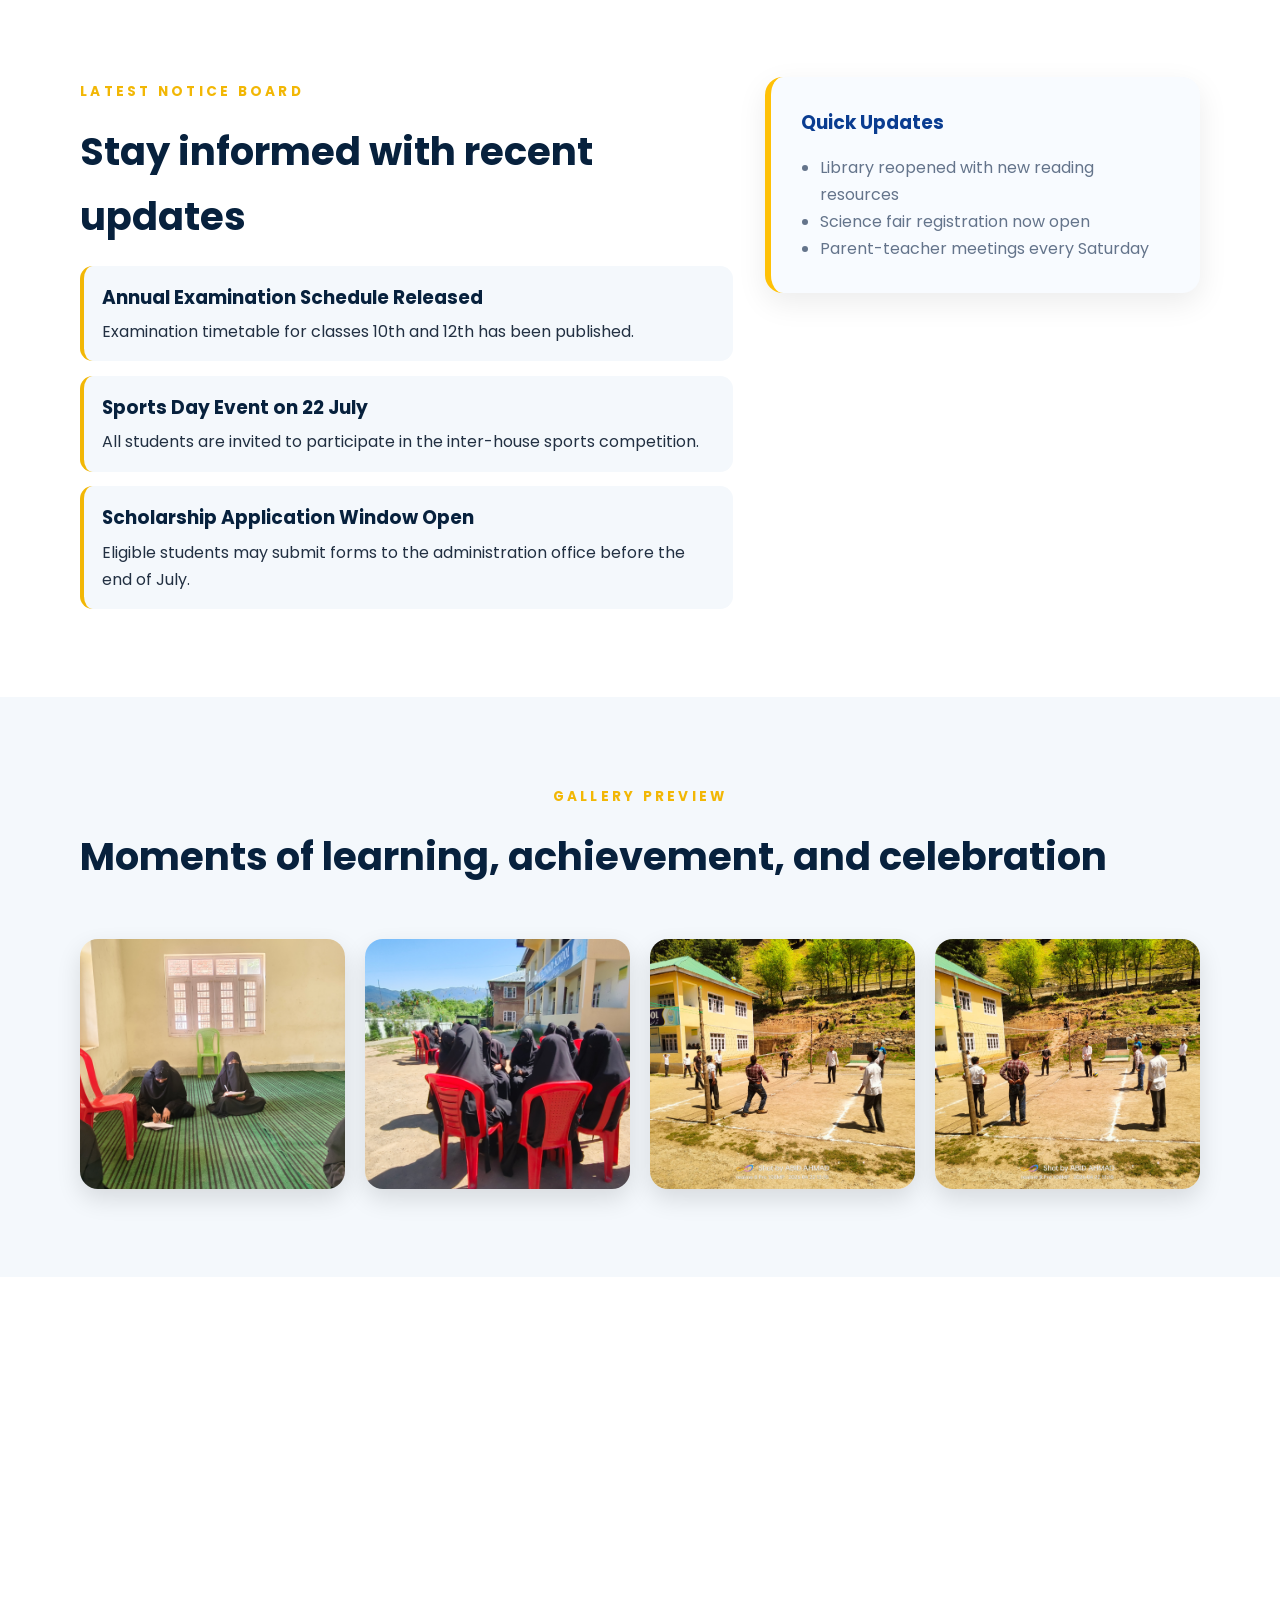
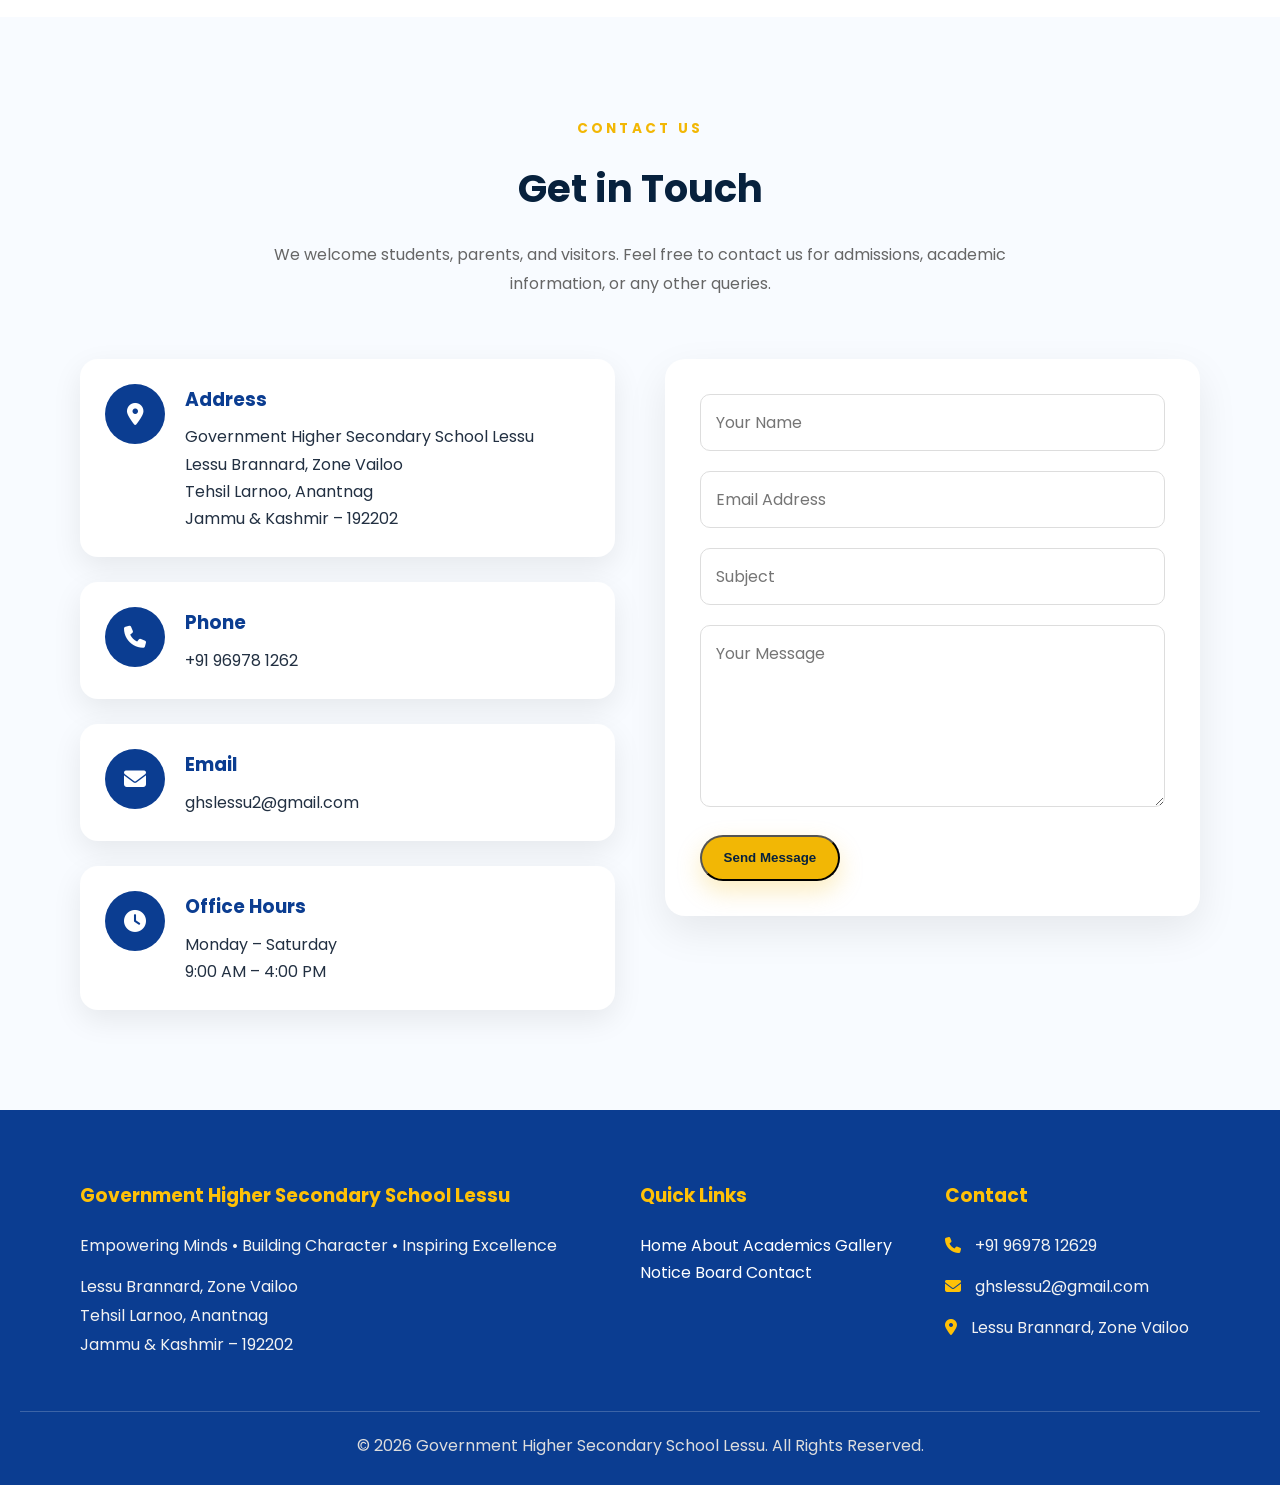
==== commit 65d6aed8: "Completed About Us page" ====
--- a/index.html
+++ b/index.html
@@ -143,7 +143,7 @@
             </div>
 
             <div class="stat-card">
-                <h3>VI–X & XI–XII</h3>
+                <h3>6th-10th & 11th-12th</h3>
                 <p>Academic Programmes</p>
             </div>
 
@@ -528,15 +528,12 @@
 
             <ul>
 
-                <li><a href="#home">Home</a></li>
-
-                <li><a href="#about">About</a></li>
-
-                <li><a href="#academics">Academics</a></li>
-
-                <li><a href="#gallery">Gallery</a></li>
-
-                <li><a href="#contact">Contact</a></li>
+                <a href="index.html">Home</a>
+<a href="about.html">About</a>
+<a href="academics.html">Academics</a>
+<a href="gallery.html">Gallery</a>
+<a href="notices.html">Notice Board</a>
+<a href="contact.html">Contact</a>
 
             </ul>
 
--- a/style.css
+++ b/style.css
@@ -1182,4 +1182,90 @@
 
 }
 
+}/* ===========================
+   PAGE HERO
+=========================== */
+
+.page-hero{
+    background:
+        linear-gradient(rgba(11,61,145,.75),
+        rgba(11,61,145,.75)),
+        url("images/photo1.jpg");
+
+    background-size:cover;
+    background-position:center;
+
+    padding:180px 20px 120px;
+
+    text-align:center;
+    color:white;
+}
+
+.page-hero h1{
+
+    font-size:clamp(38px,6vw,64px);
+
+    margin-bottom:20px;
+
+    font-weight:800;
+
+}
+
+.page-hero p{
+
+    font-size:22px;
+
+    margin-bottom:25px;
+
+}
+
+.breadcrumb{
+
+    font-size:16px;
+
+}
+
+.breadcrumb a{
+
+    color:#FFC107;
+
+    text-decoration:none;
+
+}
+
+.breadcrumb span{
+
+    color:white;
+
+}/* ===========================
+   HISTORY SECTION
+=========================== */
+
+.history-content{
+
+max-width:900px;
+
+margin:auto;
+
+font-size:18px;
+
+line-height:2;
+
+color:#555;
+
+}
+
+.history-content p{
+
+margin-bottom:25px;
+
+text-align:justify;
+
+}
+.about-card i{
+
+    color:#0B3D91;
+
+    margin-bottom:20px;
+
 }
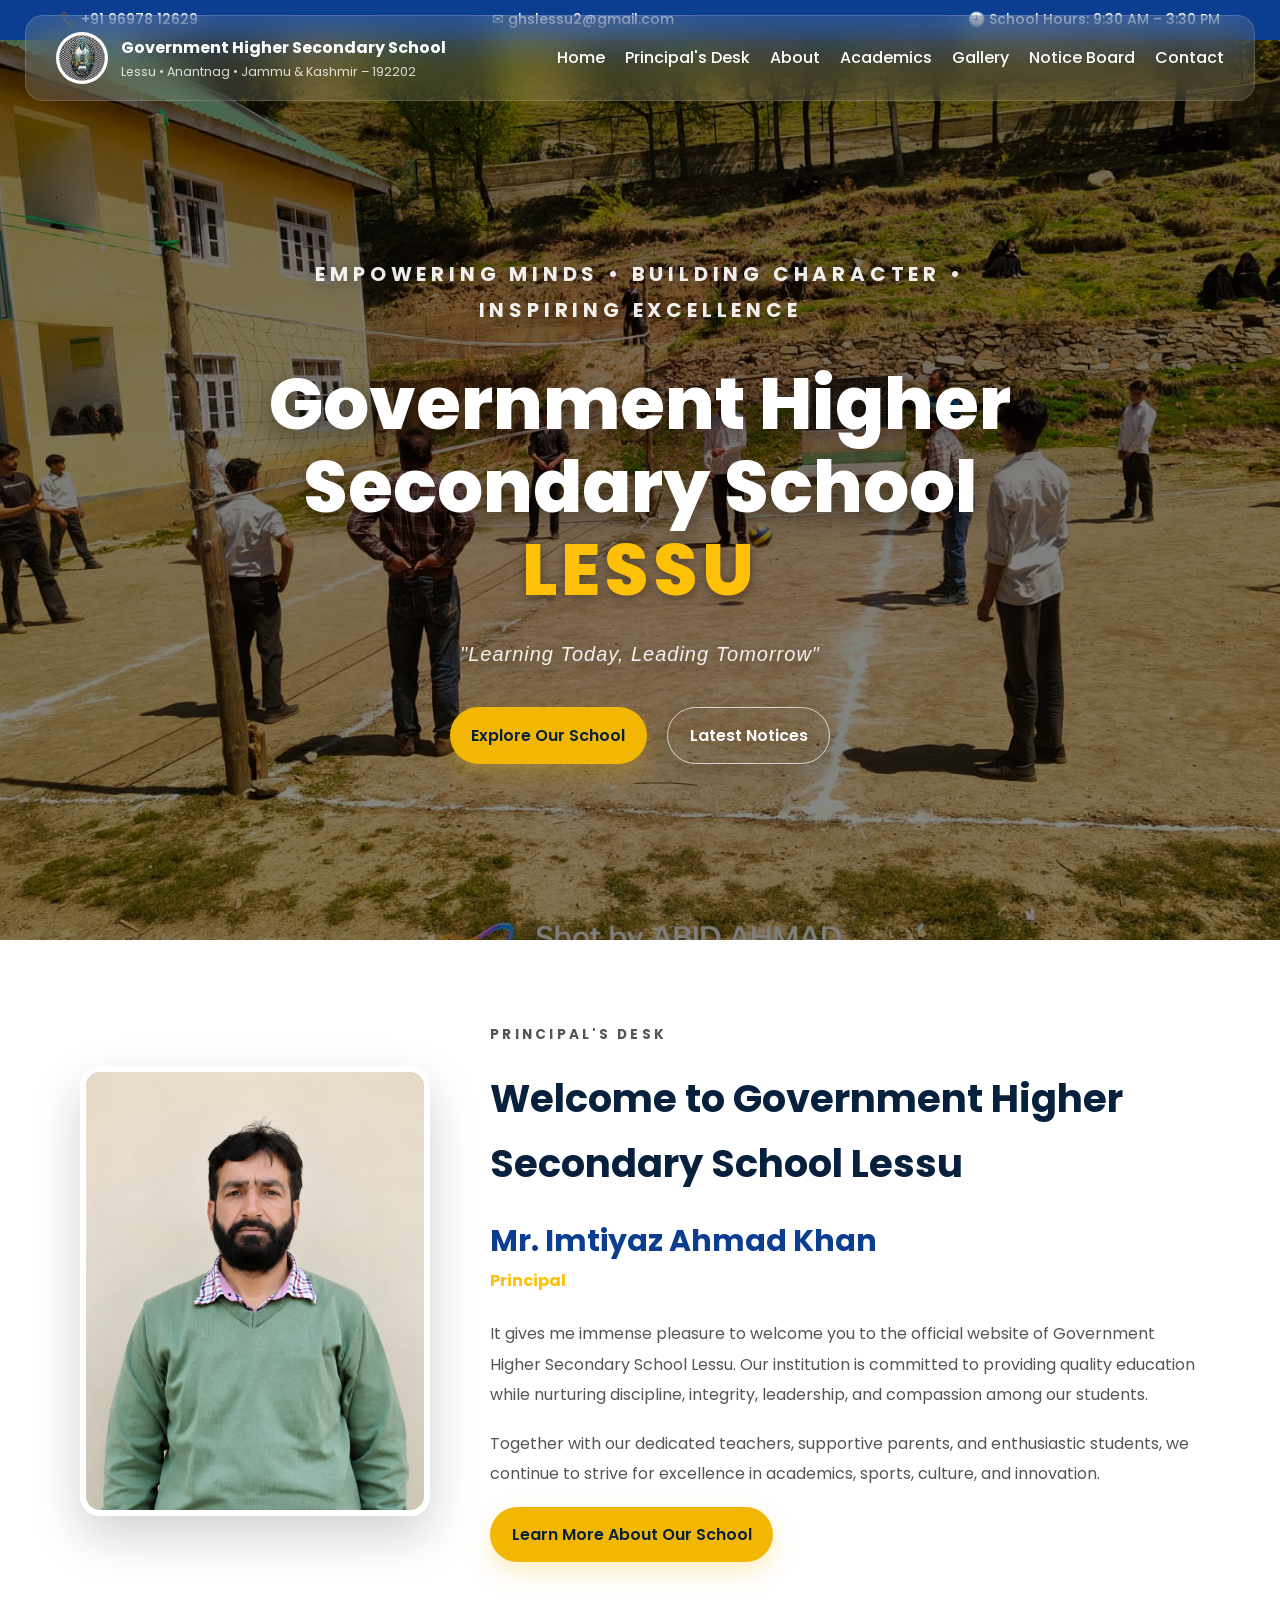
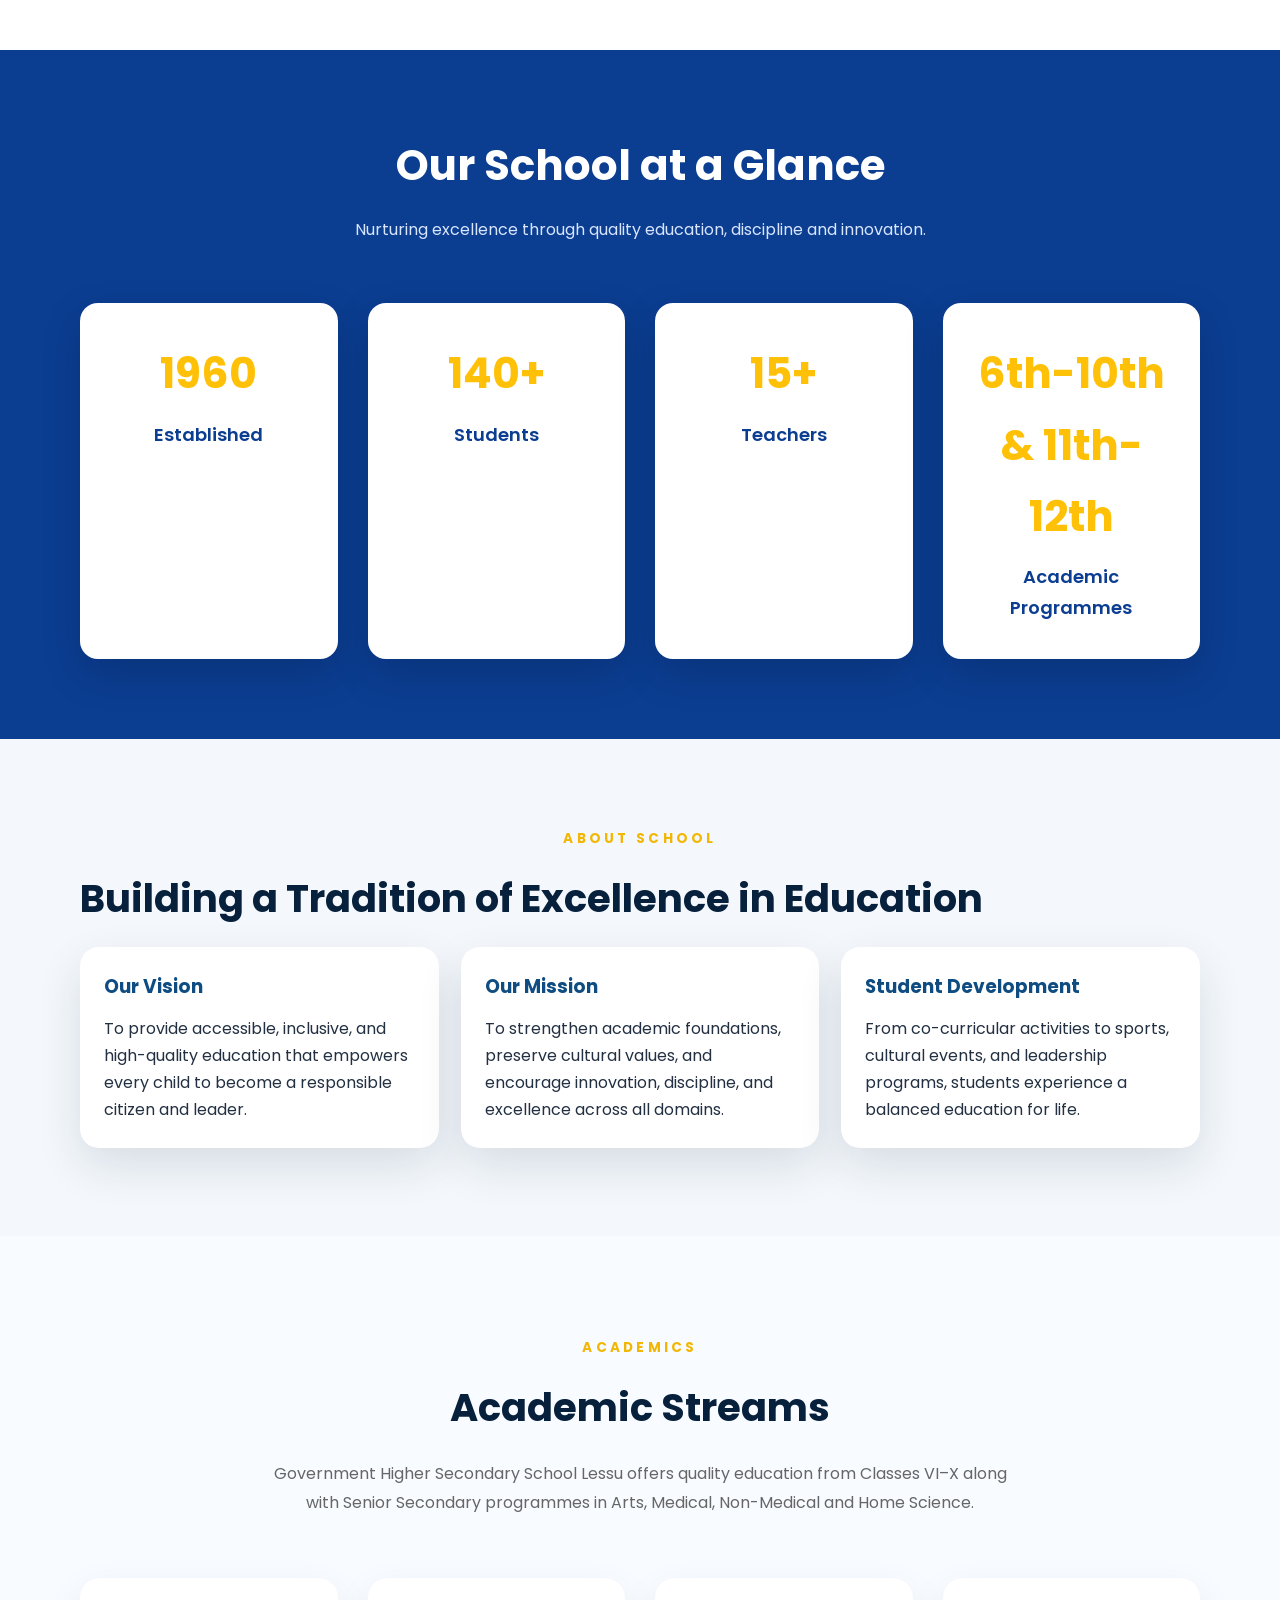
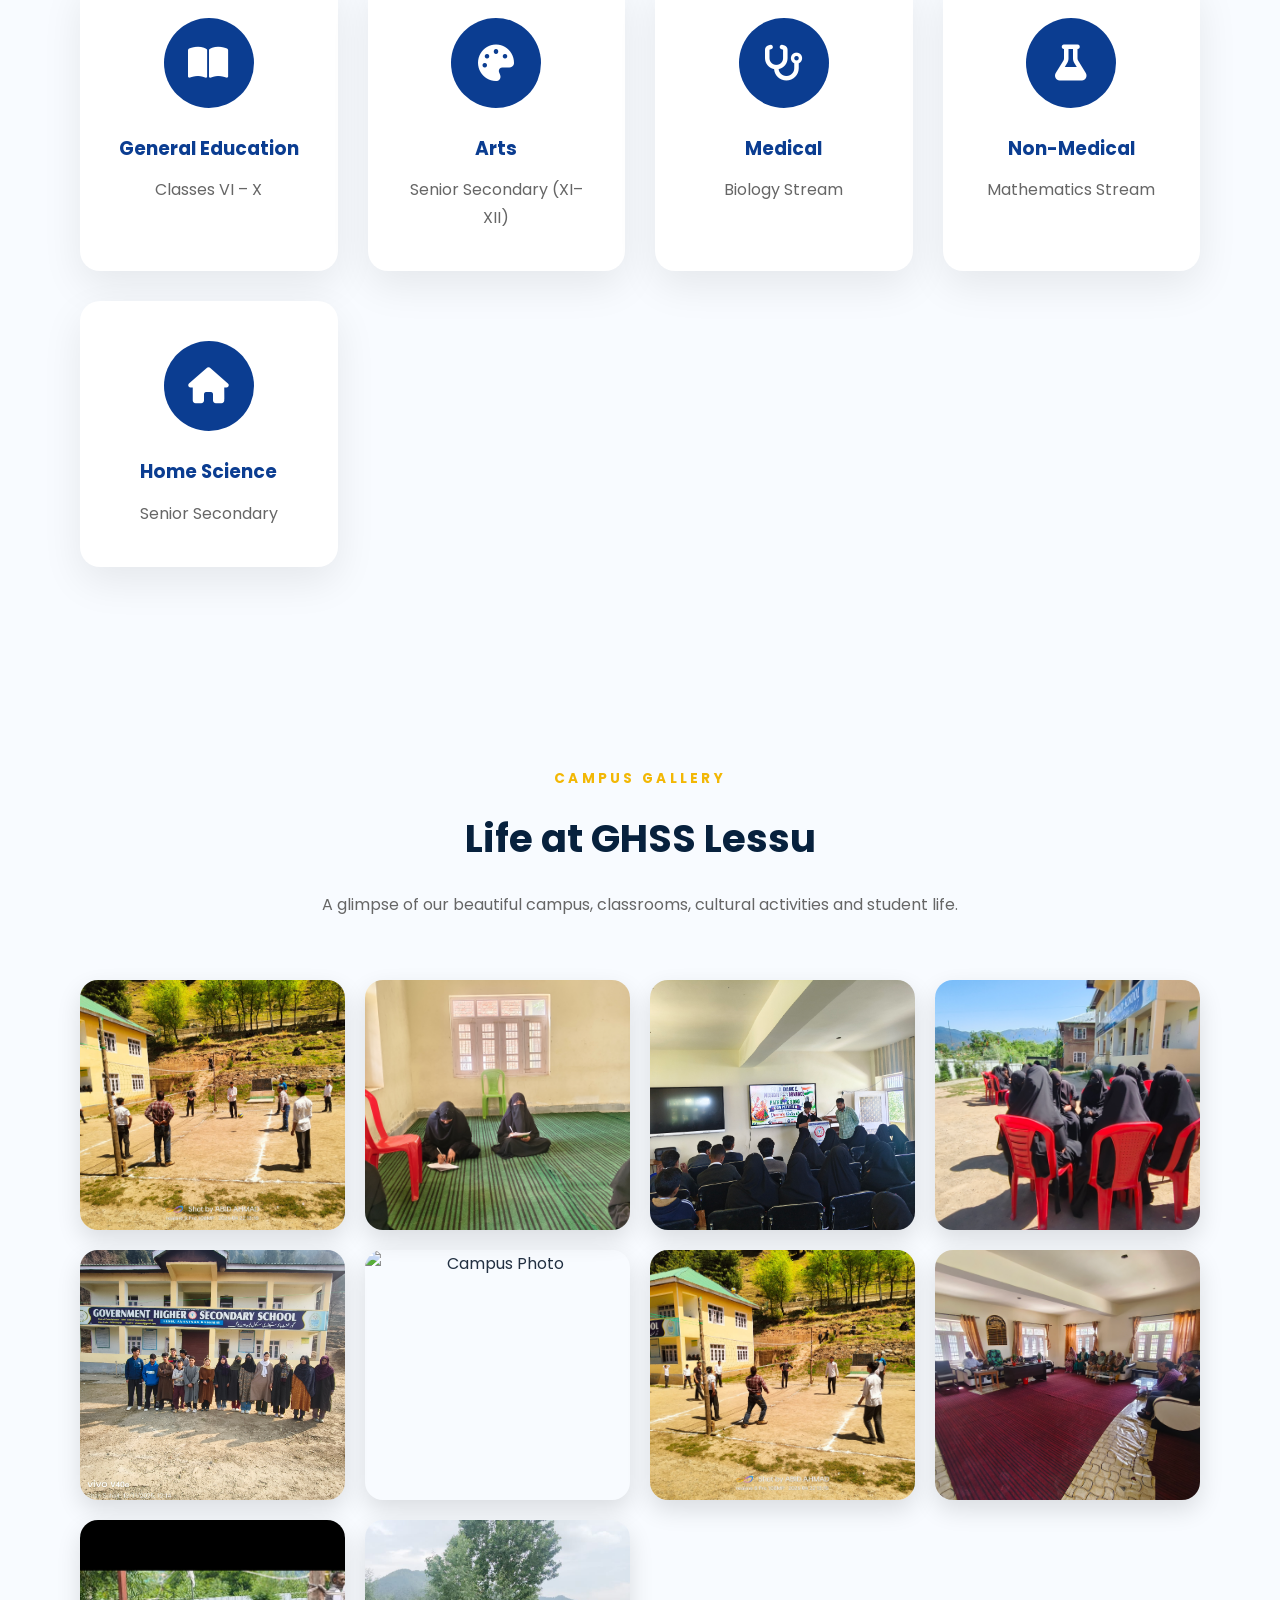
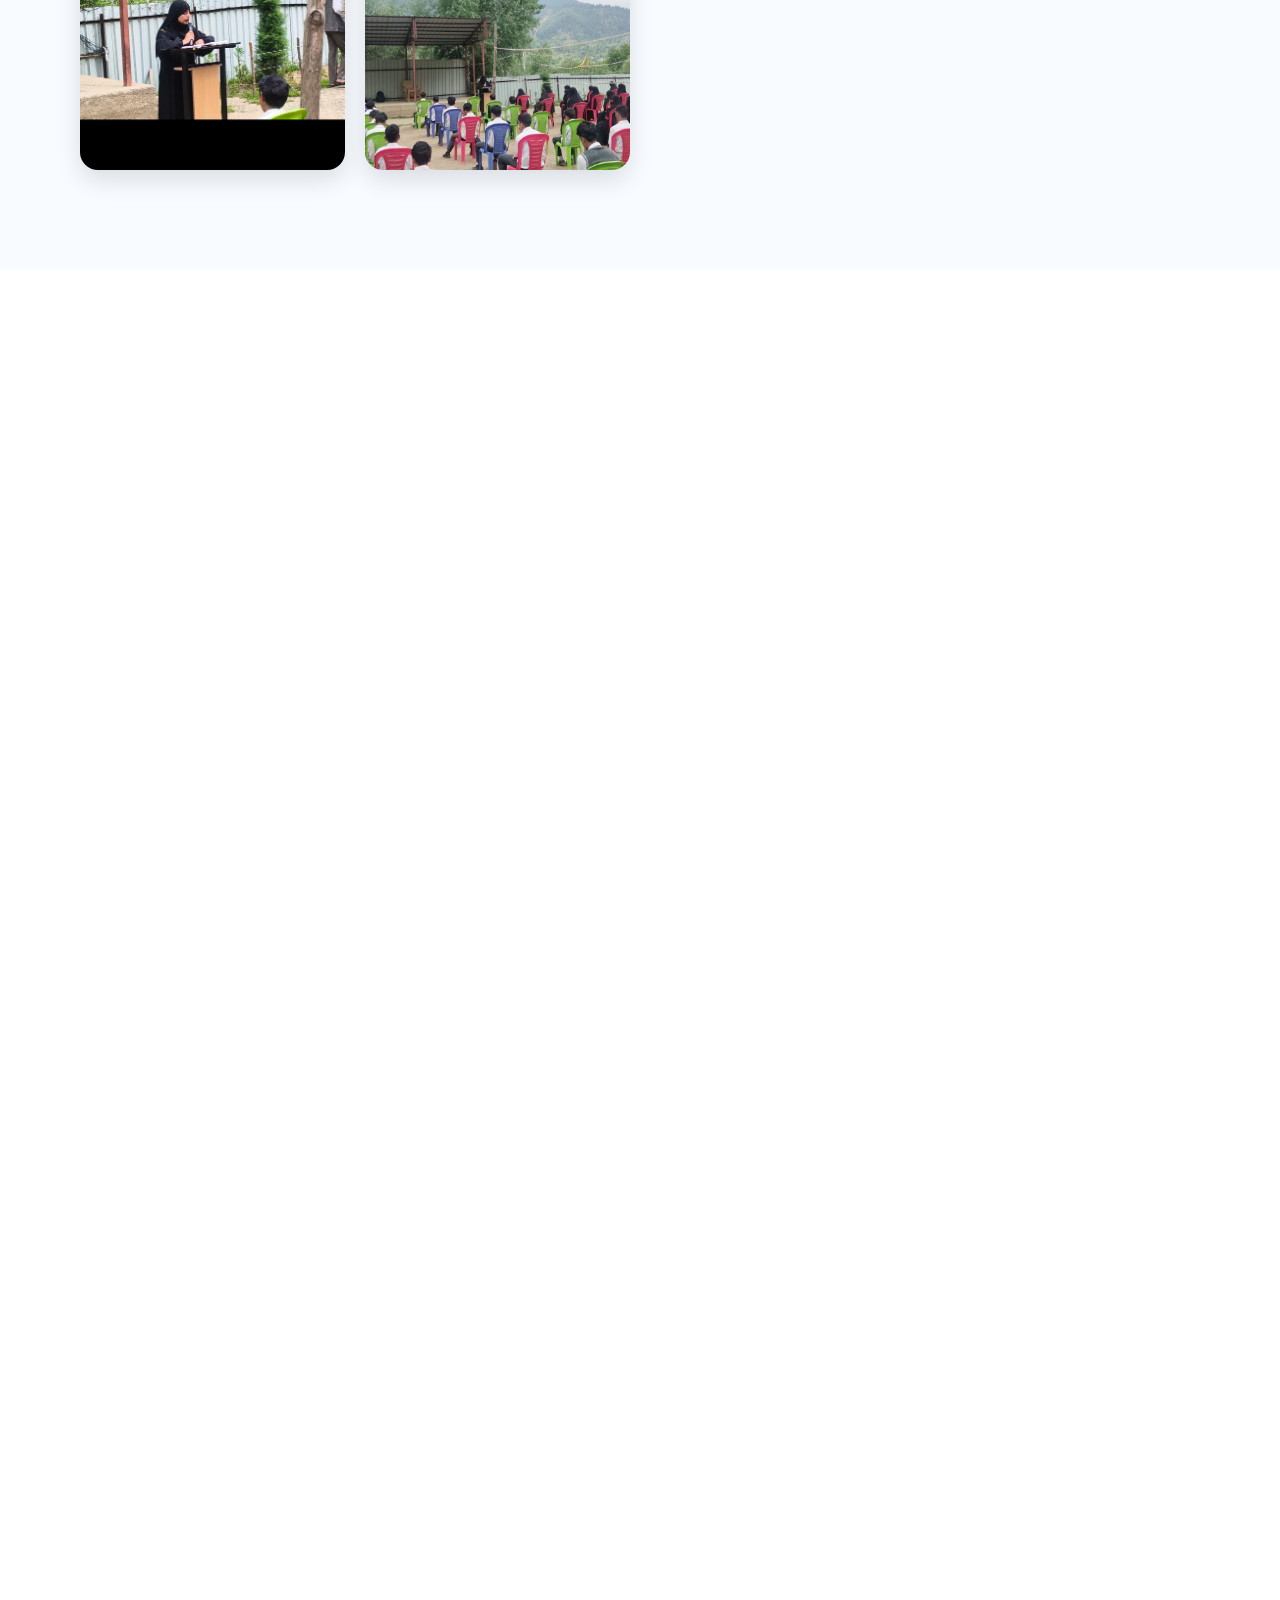
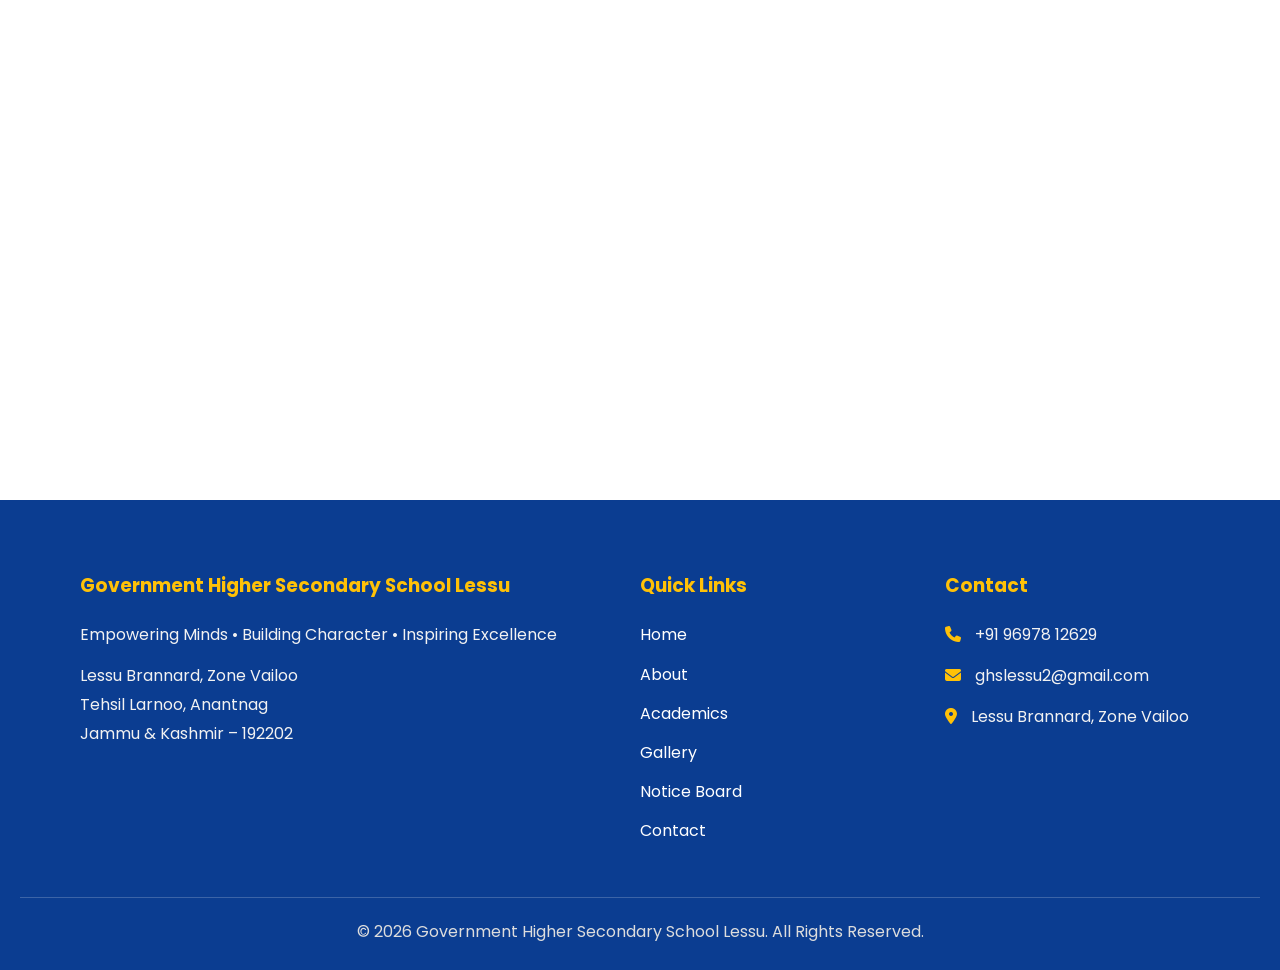
==== commit 994f0efe: "Refined homepage and completed About page" ====
--- a/index.html
+++ b/index.html
@@ -72,7 +72,7 @@
 "Learning Today, Leading Tomorrow"
 </p>
         <div class="hero-actions">
-          <a class="btn btn-primary" href="#about">Explore Campus</a>
+          <a class="btn btn-primary" href="#about">Explore Our School</a>
           <a class="btn btn-outline" href="#contact">Latest Notices</a>
         </div>
       </div>
@@ -109,8 +109,9 @@
                 academics, sports, culture, and innovation.
             </p>
 
-            <a href="#" class="btn btn-primary">Read Full Message</a>
-
+<a href="about.html" class="btn btn-primary">
+Learn More About Our School
+</a>
         </div>
 
     </div>
@@ -156,7 +157,7 @@
       <section id="about" class="section alt-section">
         <div class="container">
           <p class="section-tag centered">About School</p>
-          <h2>Shaping young minds with modern values</h2>
+          <h2>Building a Tradition of Excellence in Education</h2>
           <div class="about-grid">
             <div class="about-card">
               <h3>Our Vision</h3>
@@ -173,7 +174,7 @@
               </p>
             </div>
             <div class="about-card">
-              <h3>Campus Life</h3>
+              <h3>Student Development</h3>
               <p>
                 From co-curricular activities to sports, cultural events, and leadership
                 programs, students experience a balanced education for life.
@@ -243,101 +244,13 @@
     </div>
 
 </section>
-      <section id="academics" class="section">
-        <div class="container">
-          <p class="section-tag centered">Academic Streams</p>
-          <h2>Choose a pathway to excellence</h2>
-          <div class="cards-grid">
-            <article class="card">
-              <h3>General</h3>
-              <p>Broad-based education that builds strong academic foundations.</p>
-            </article>
-            <article class="card">
-              <h3>Arts</h3>
-              <p>Creative and analytical learning for humanities and social science careers.</p>
-            </article>
-            <article class="card">
-              <h3>Home Science</h3>
-              <p>Practical life-skills education with focus on health, nutrition, and family science.</p>
-            </article>
-            <article class="card">
-              <h3>Medical</h3>
-              <p>Science-focused stream for students aspiring to enter health and medical fields.</p>
-            </article>
-            <article class="card">
-              <h3>Non-Medical</h3>
-              <p>Rigorous science training for engineering, technology, and applied sciences.</p>
-            </article>
-          </div>
-        </div>
-      </section>
-
-      <section class="section stats-section">
-        <div class="container">
-          <div class="stats-grid">
-            <div class="stat-box">
-              <strong>1,200+</strong>
-              <span>Students</span>
-            </div>
-            <div class="stat-box">
-              <strong>45+</strong>
-              <span>Experienced Faculty</span>
-            </div>
-            <div class="stat-box">
-              <strong>20+</strong>
-              <span>Clubs & Activities</span>
-            </div>
-            <div class="stat-box">
-              <strong>95%</strong>
-              <span>Academic Progress</span>
-            </div>
-          </div>
-        </div>
-      </section>
-
-      <section id="notices" class="section">
-        <div class="container split-grid">
-          <div>
-            <p class="section-tag">Latest Notice Board</p>
-            <h2>Stay informed with recent updates</h2>
-            <div class="notice-list">
-              <div class="notice-item">
-                <h3>Annual Examination Schedule Released</h3>
-                <p>Examination timetable for classes 10th and 12th has been published.</p>
-              </div>
-              <div class="notice-item">
-                <h3>Sports Day Event on 22 July</h3>
-                <p>All students are invited to participate in the inter-house sports competition.</p>
-              </div>
-              <div class="notice-item">
-                <h3>Scholarship Application Window Open</h3>
-                <p>Eligible students may submit forms to the administration office before the end of July.</p>
-              </div>
-            </div>
-          </div>
-          <div class="notice-card">
-            <h3>Quick Updates</h3>
-            <ul>
-              <li>Library reopened with new reading resources</li>
-              <li>Science fair registration now open</li>
-              <li>Parent-teacher meetings every Saturday</li>
-            </ul>
-          </div>
-        </div>
-      </section>
-
-      <section id="gallery" class="section alt-section">
-        <div class="container">
-          <p class="section-tag centered">Gallery Preview</p>
-          <h2>Moments of learning, achievement, and celebration</h2>
-          <div class="gallery-grid">
-            <img src="images/photo2.jpg" alt="School campus view" />
-            <img src="images/photo4.jpg" alt="Students in classroom" />
-            <img src="images/photo7.jpg" alt="School events" />
-            <img src="images/school4.jpg" alt="Campus activity" />
-          </div>
-        </div>
-      </section>
+     
+
+  
+
+
+
+    
       <!-- ===========================
      CAMPUS GALLERY
 =========================== -->
@@ -453,7 +366,7 @@
                     <i class="fa-solid fa-phone"></i>
                     <div>
                         <h3>Phone</h3>
-                        <p>+91 96978 1262</p>
+                        <p>+91 96978 12629</p>
                     </div>
                 </div>
 
@@ -526,16 +439,14 @@
 
             <h3>Quick Links</h3>
 
-            <ul>
-
-                <a href="index.html">Home</a>
-<a href="about.html">About</a>
-<a href="academics.html">Academics</a>
-<a href="gallery.html">Gallery</a>
-<a href="notices.html">Notice Board</a>
-<a href="contact.html">Contact</a>
-
-            </ul>
+        <ul>
+    <li><a href="index.html">Home</a></li>
+    <li><a href="about.html">About</a></li>
+    <li><a href="academics.html">Academics</a></li>
+    <li><a href="gallery.html">Gallery</a></li>
+    <li><a href="notices.html">Notice Board</a></li>
+    <li><a href="contact.html">Contact</a></li>
+</ul>
 
         </div>
 
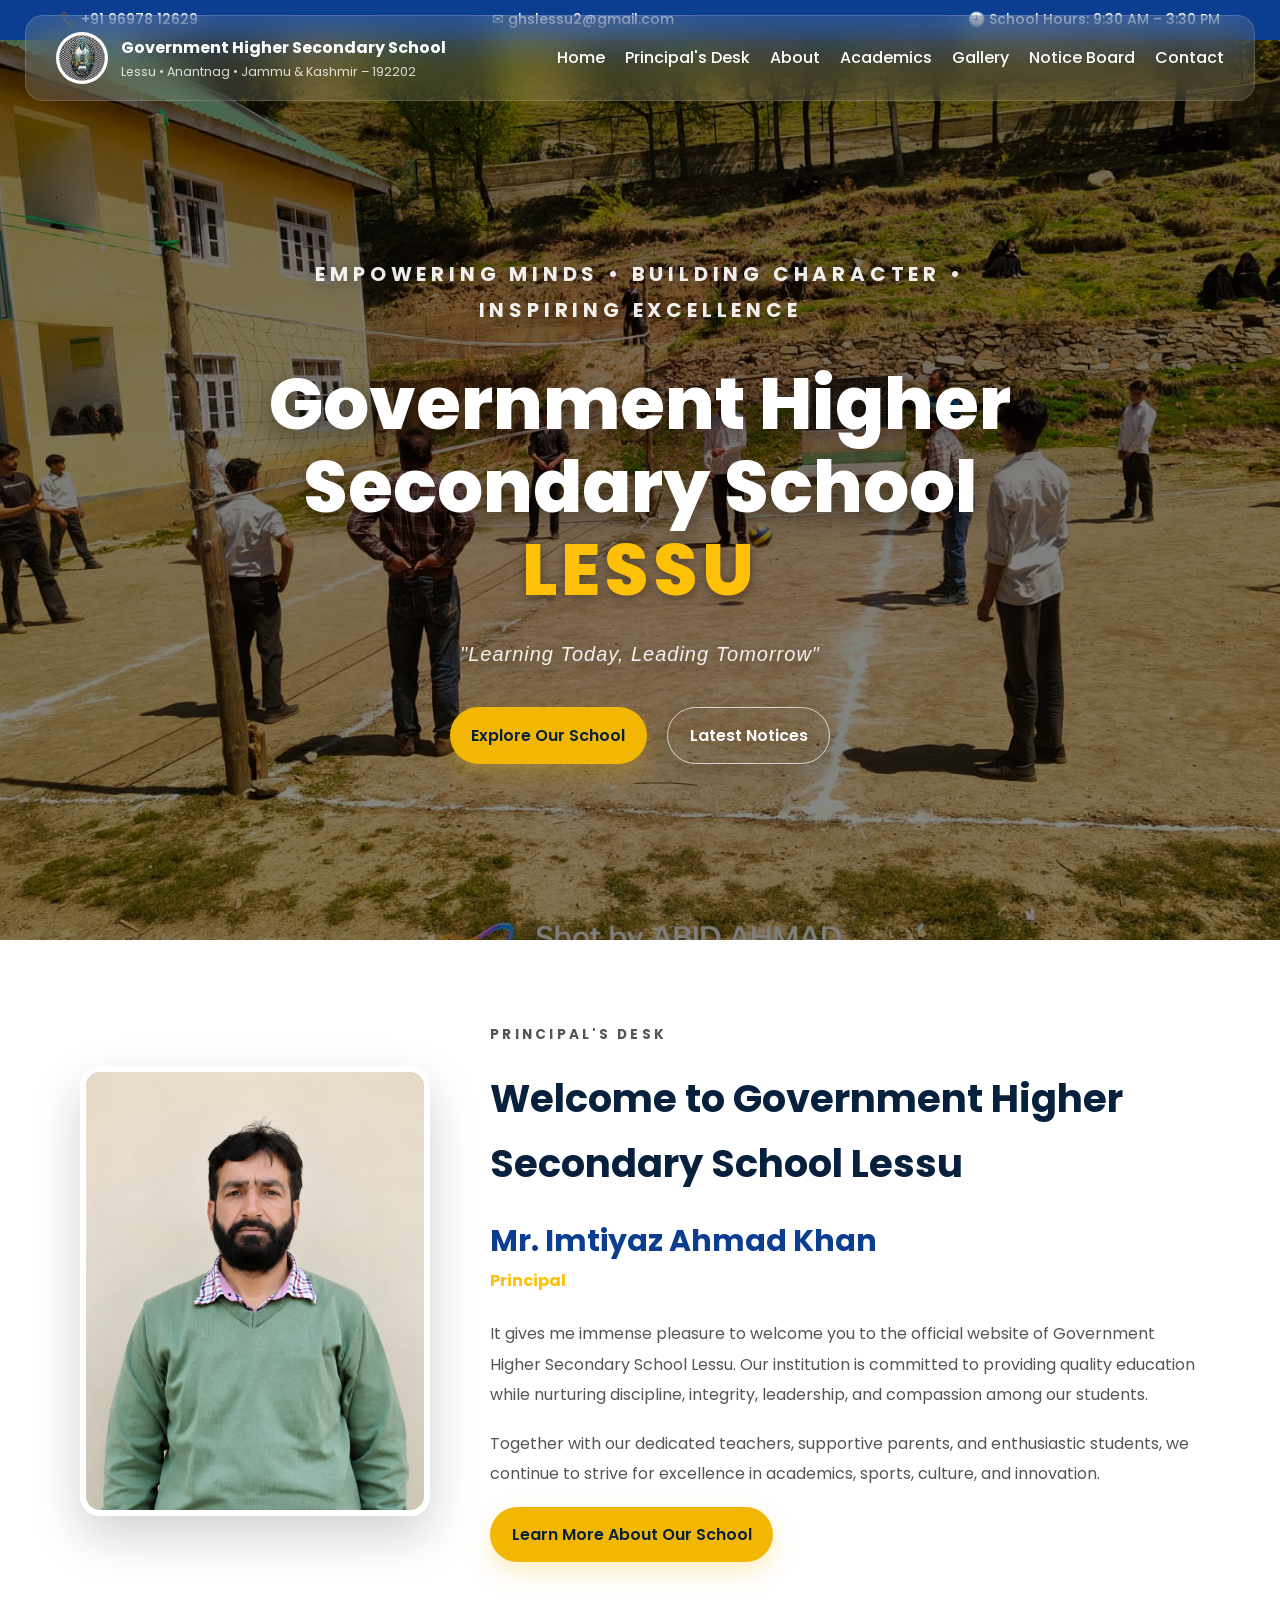
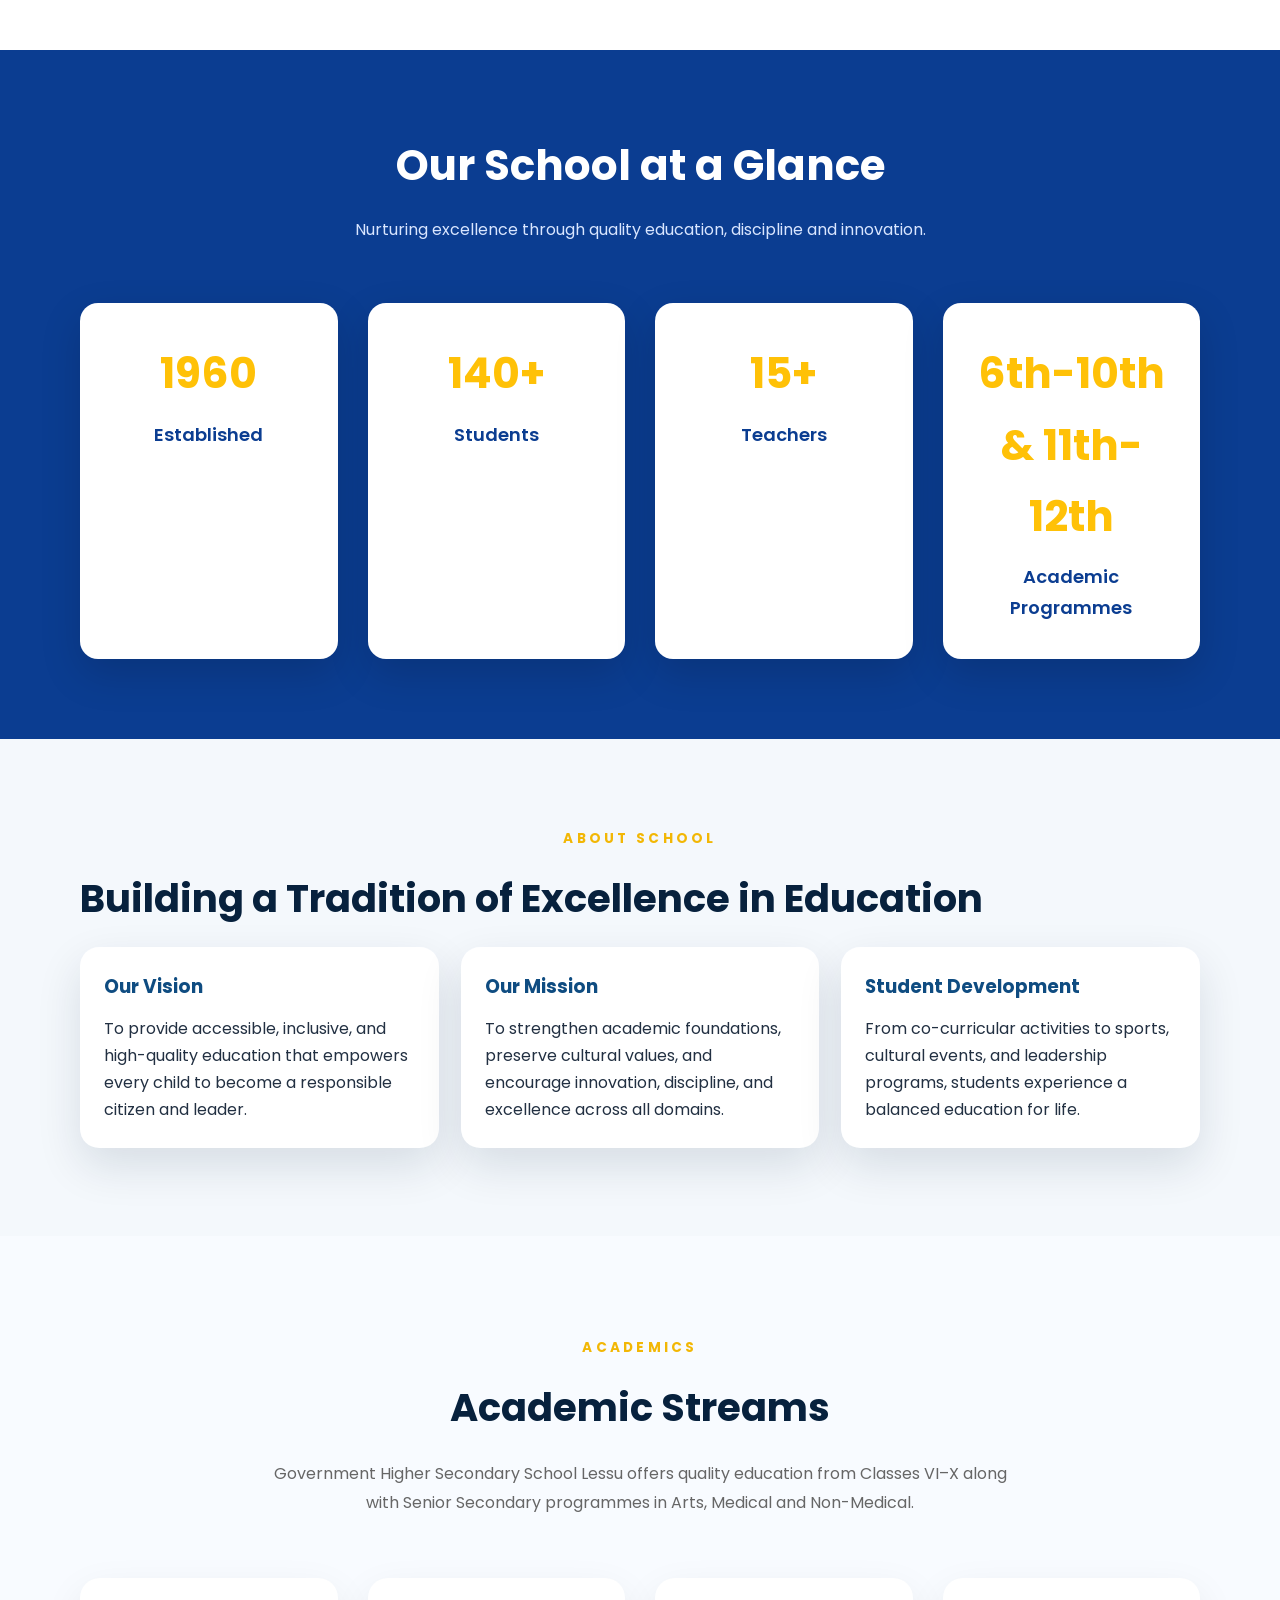
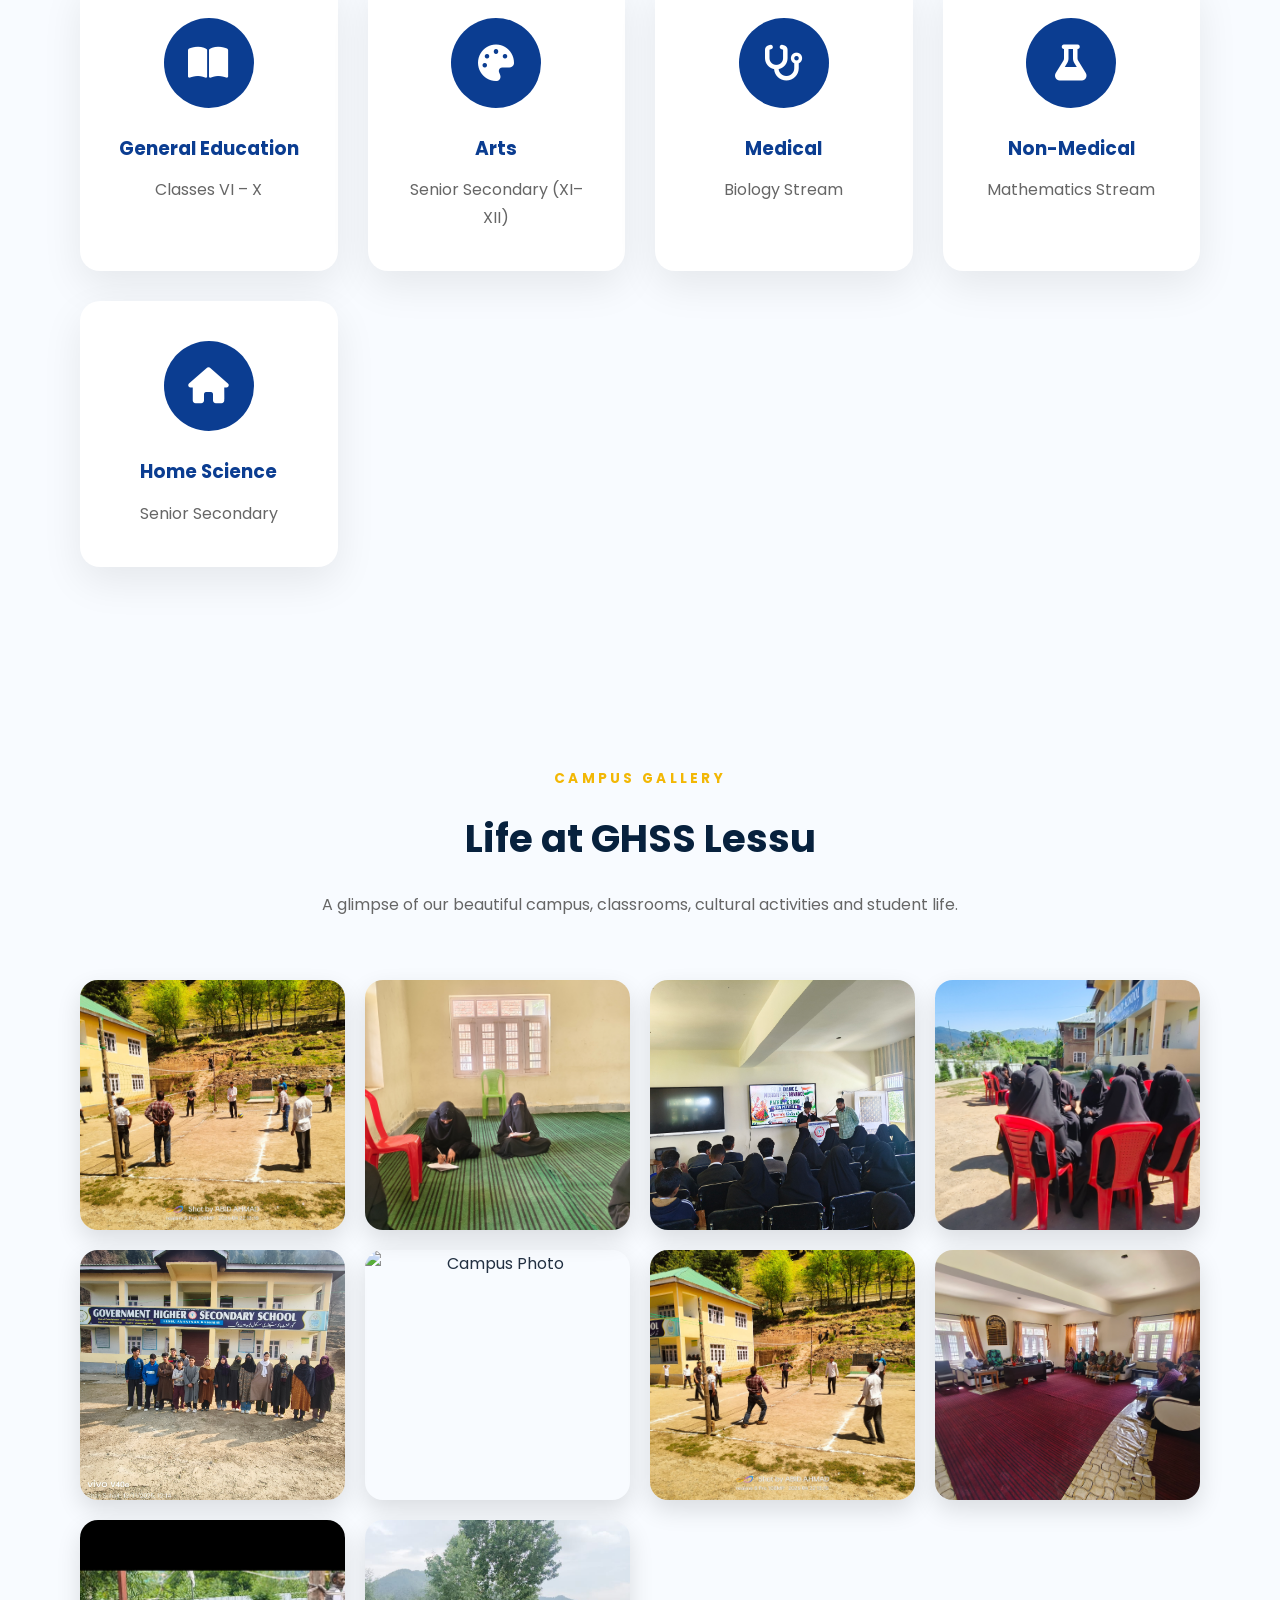
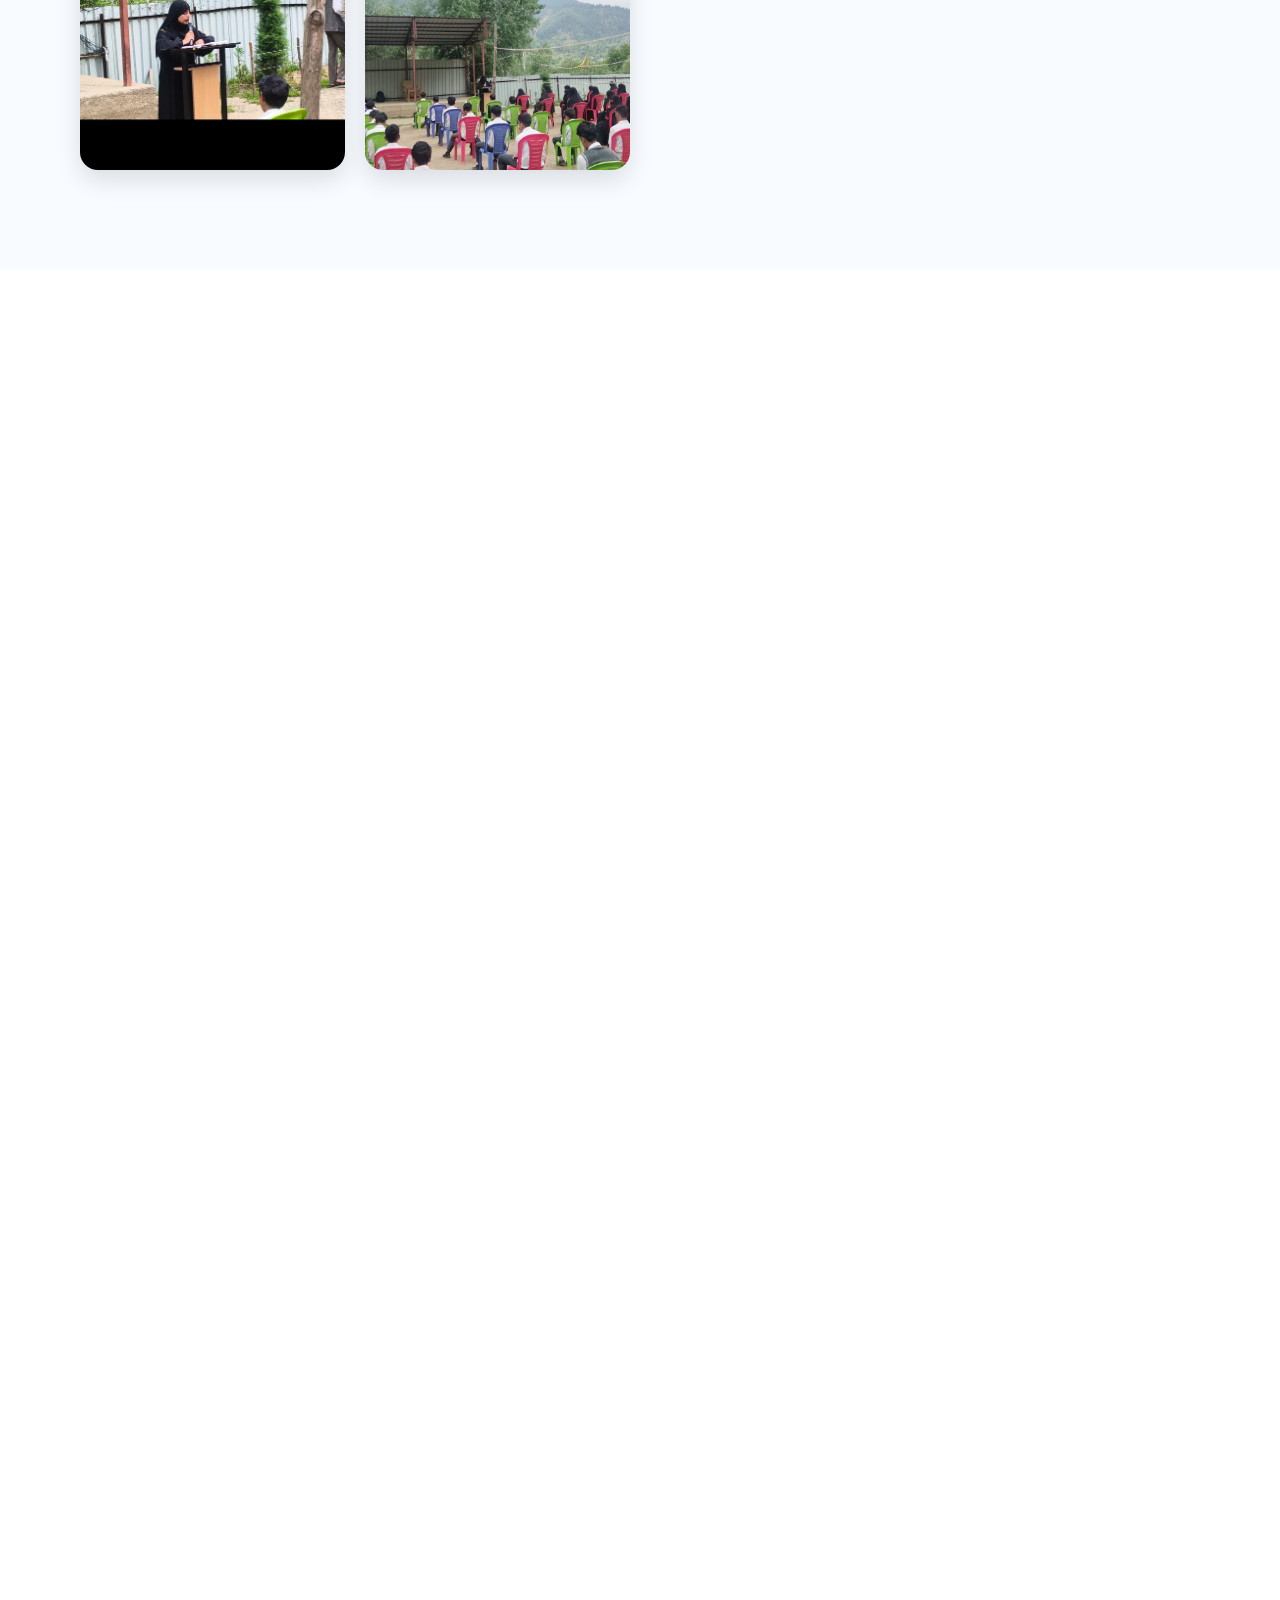
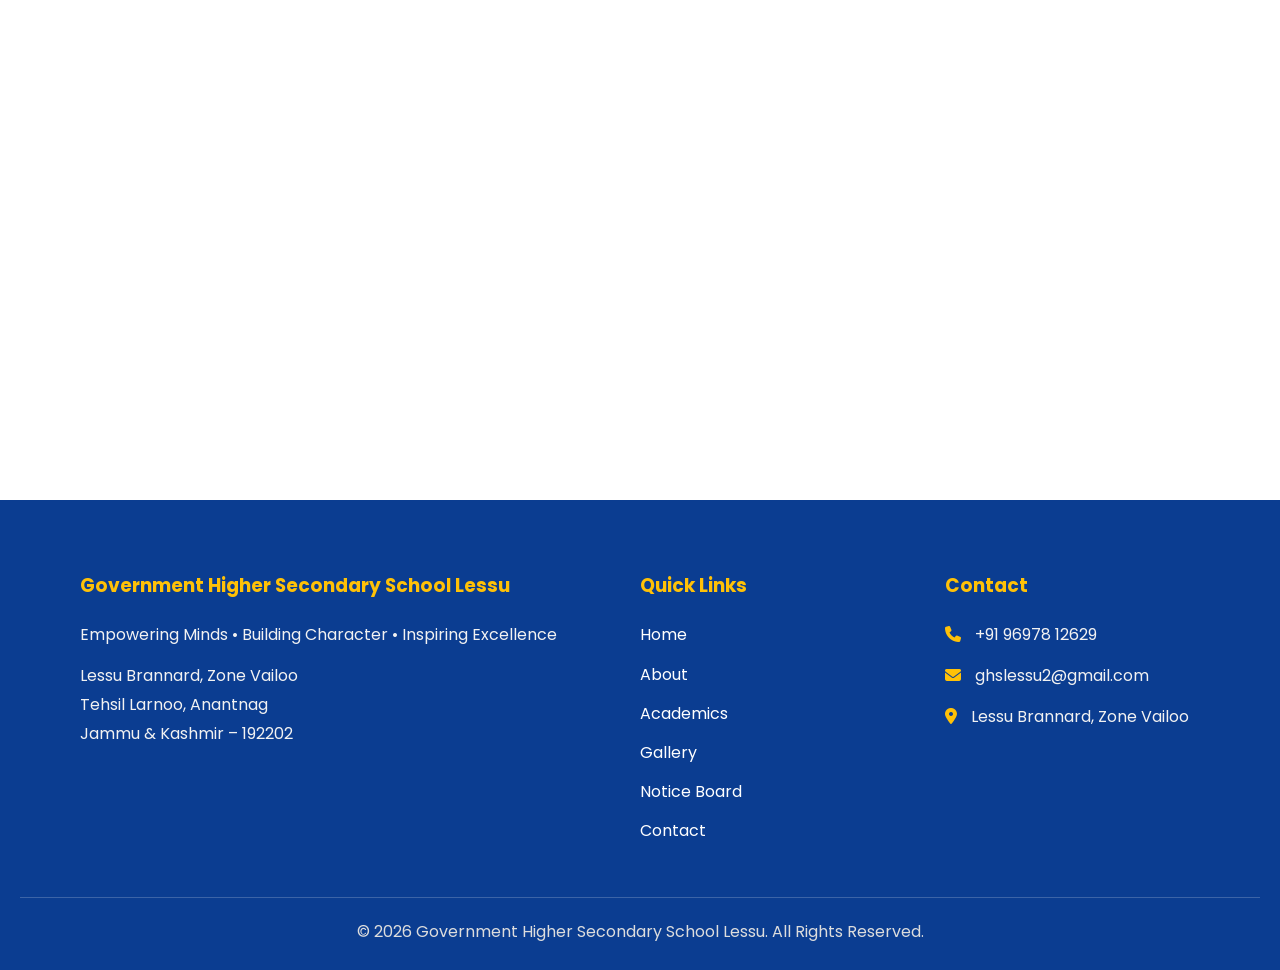
==== commit eb13b6a6: "Academics page nearly complete" ====
--- a/index.html
+++ b/index.html
@@ -193,8 +193,8 @@
 
         <p class="section-description">
             Government Higher Secondary School Lessu offers quality education from
-            Classes VI–X along with Senior Secondary programmes in Arts, Medical,
-            Non-Medical and Home Science.
+            Classes VI–X along with Senior Secondary programmes in Arts, Medical and 
+            Non-Medical.
         </p>
 
         <div class="academics-grid">
@@ -382,7 +382,7 @@
                     <i class="fa-solid fa-clock"></i>
                     <div>
                         <h3>Office Hours</h3>
-                        <p>Monday – Saturday<br>9:00 AM – 4:00 PM</p>
+                        <p>Monday – Saturday(Except Holidays)<br>9:30 AM – 3:30 PM</p>
                     </div>
                 </div>
 
--- a/style.css
+++ b/style.css
@@ -1268,4 +1268,54 @@
 
     margin-bottom:20px;
 
+}.subject-list{
+
+    margin-top:15px;
+
+    padding-left:20px;
+
+    text-align:left;
+
+}
+
+.subject-list li{
+
+    margin-bottom:8px;
+
+    color:#555;
+
+    list-style:disc;
+
+}
+
+.academic-card h4{
+
+    margin-top:20px;
+
+    color:#0B3D91;
+
+    font-size:16px;
+
+}
+.subject-list{
+    list-style:none;
+    padding:0;
+    margin-top:15px;
+}
+
+.subject-list li{
+    margin-bottom:8px;
+    color:#555;
+}
+
+.subject-list i{
+    color:#0B3D91;
+    margin-right:8px;
+}
+
+.academic-card h4{
+    margin-top:18px;
+    margin-bottom:10px;
+    color:#0B3D91;
+    font-size:16px;
 }
